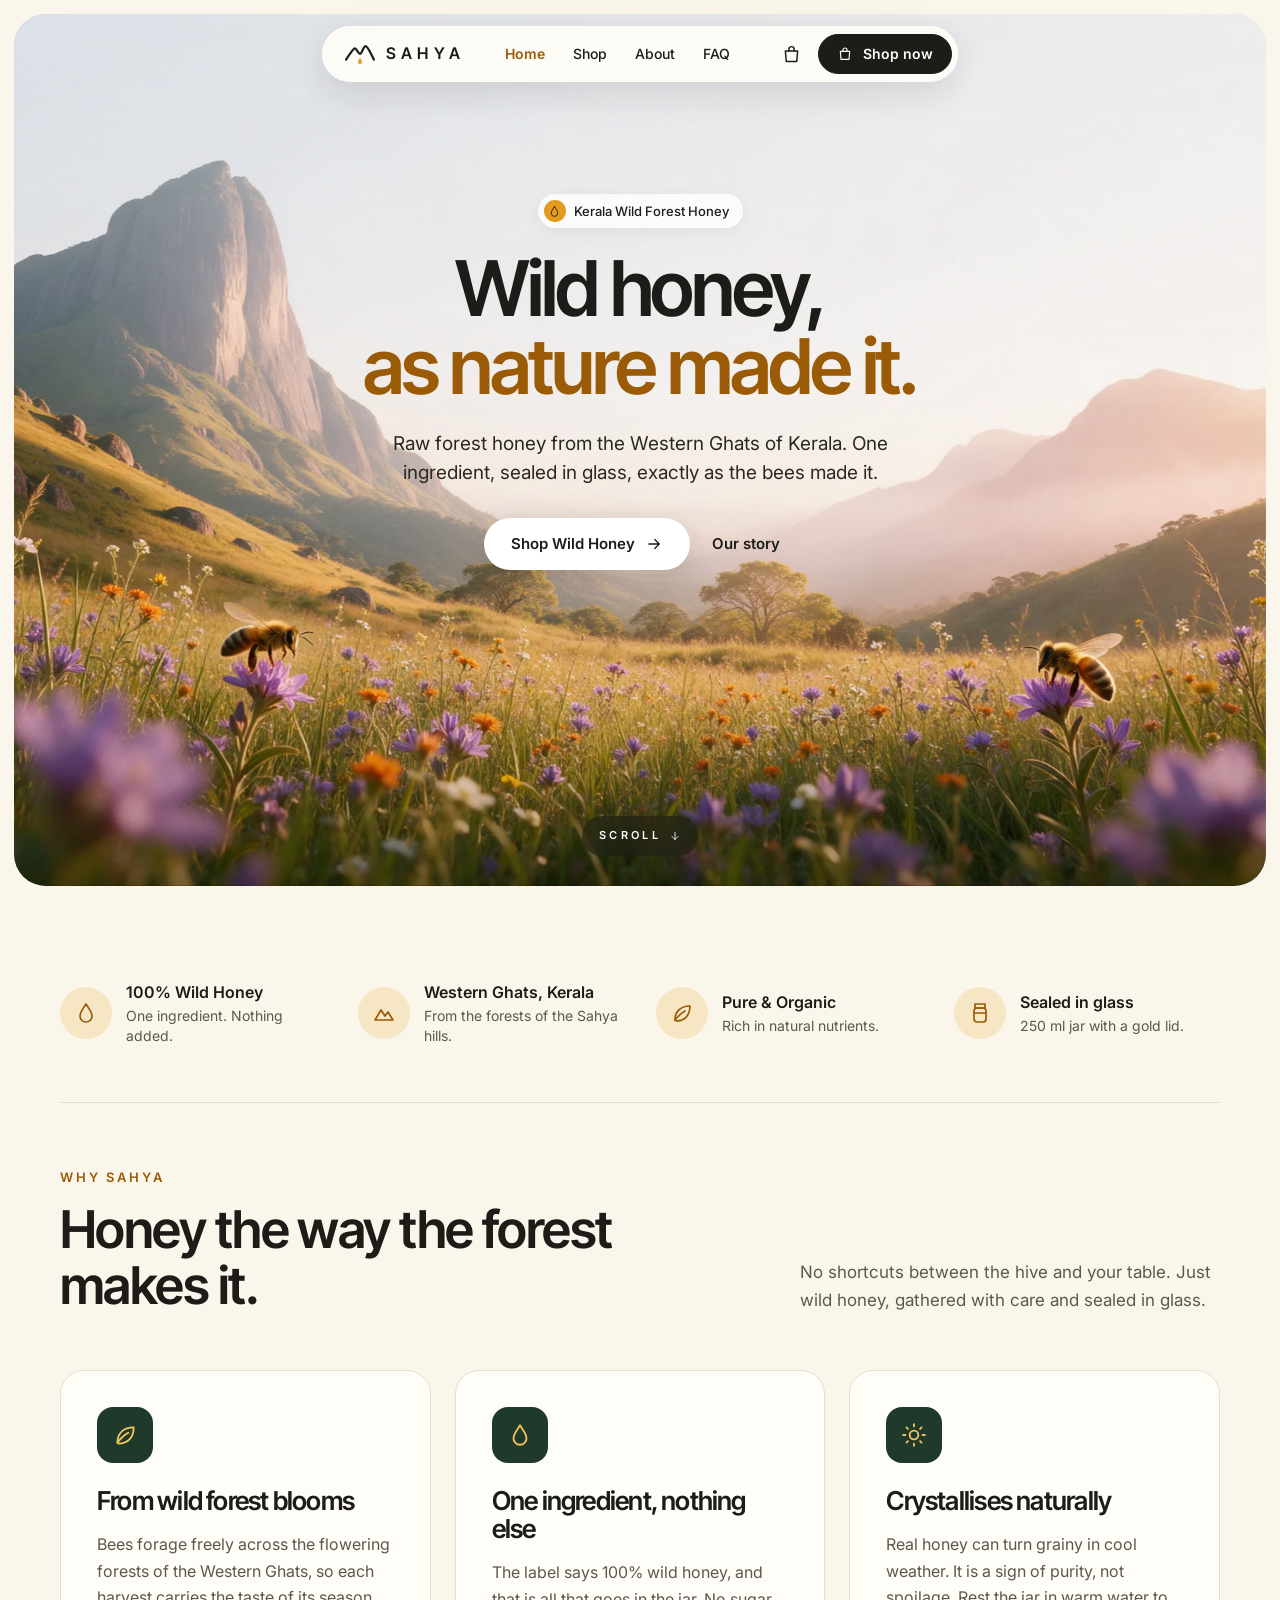
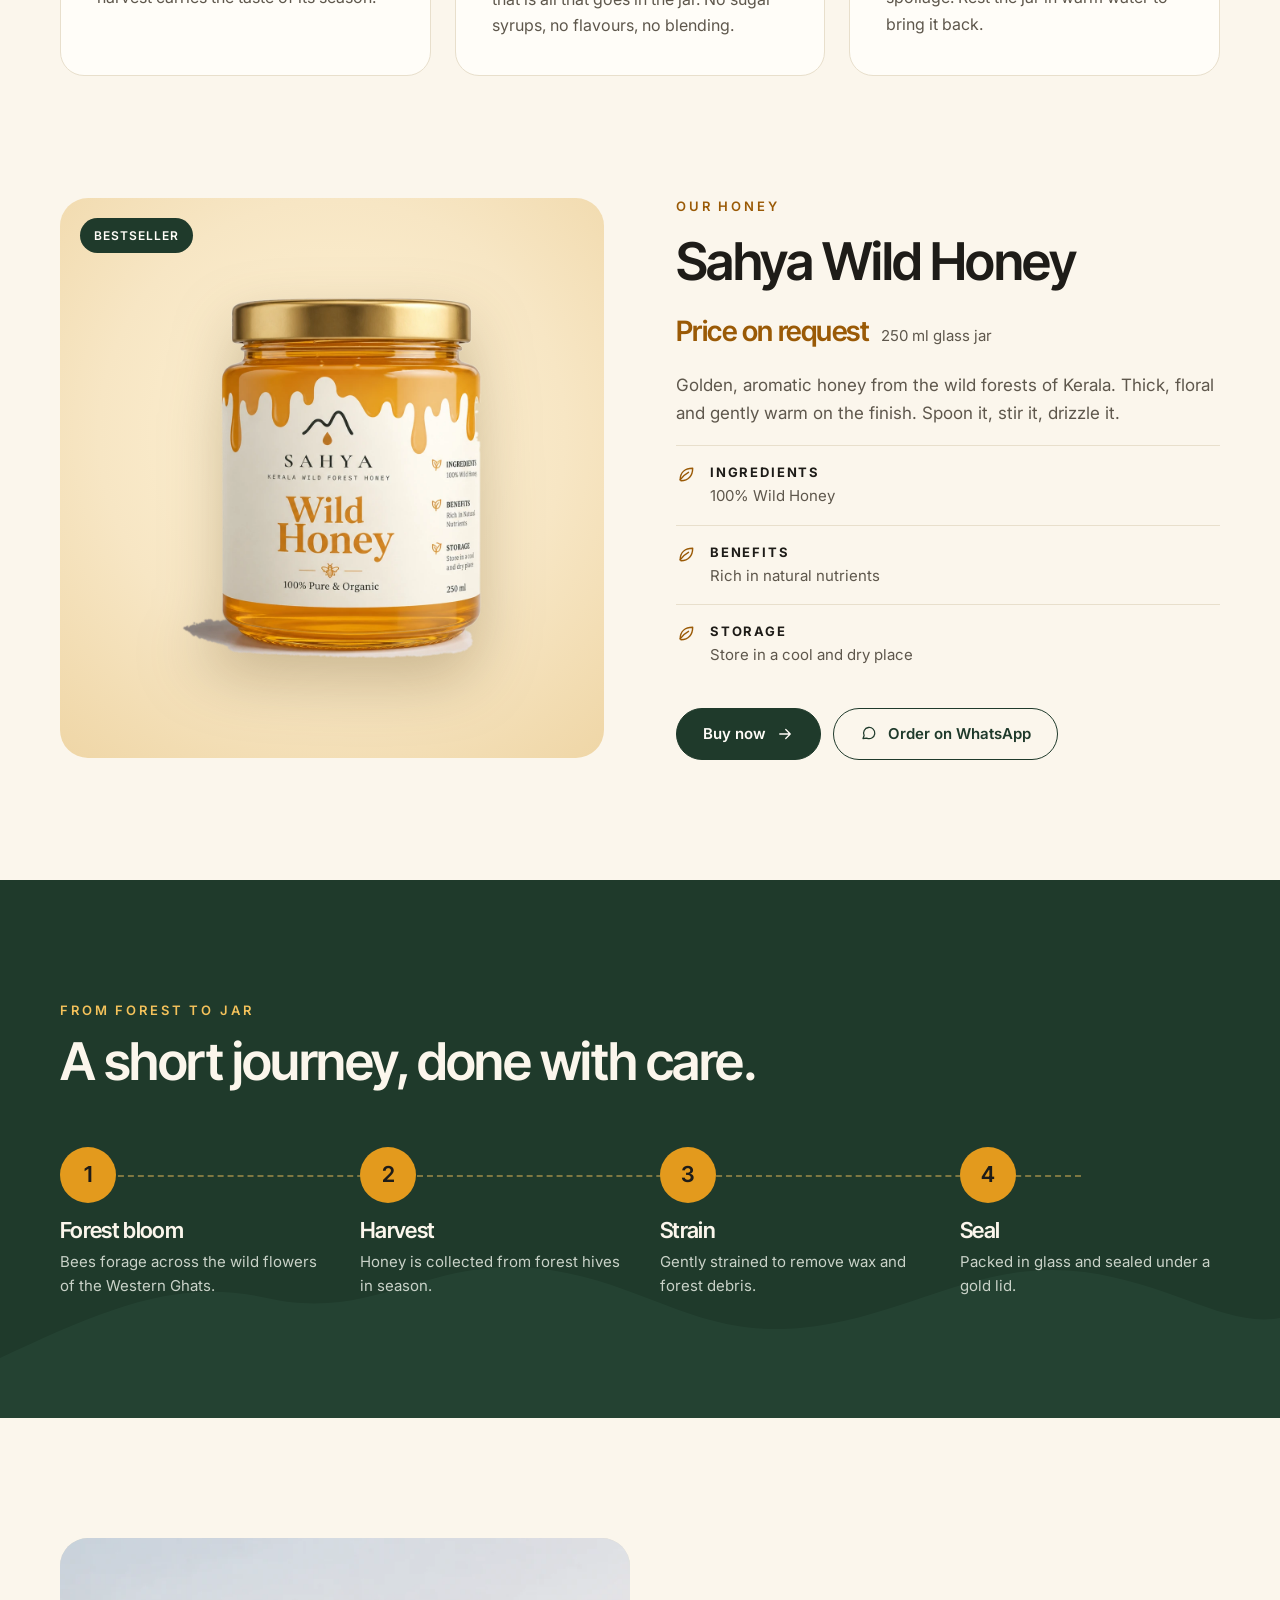
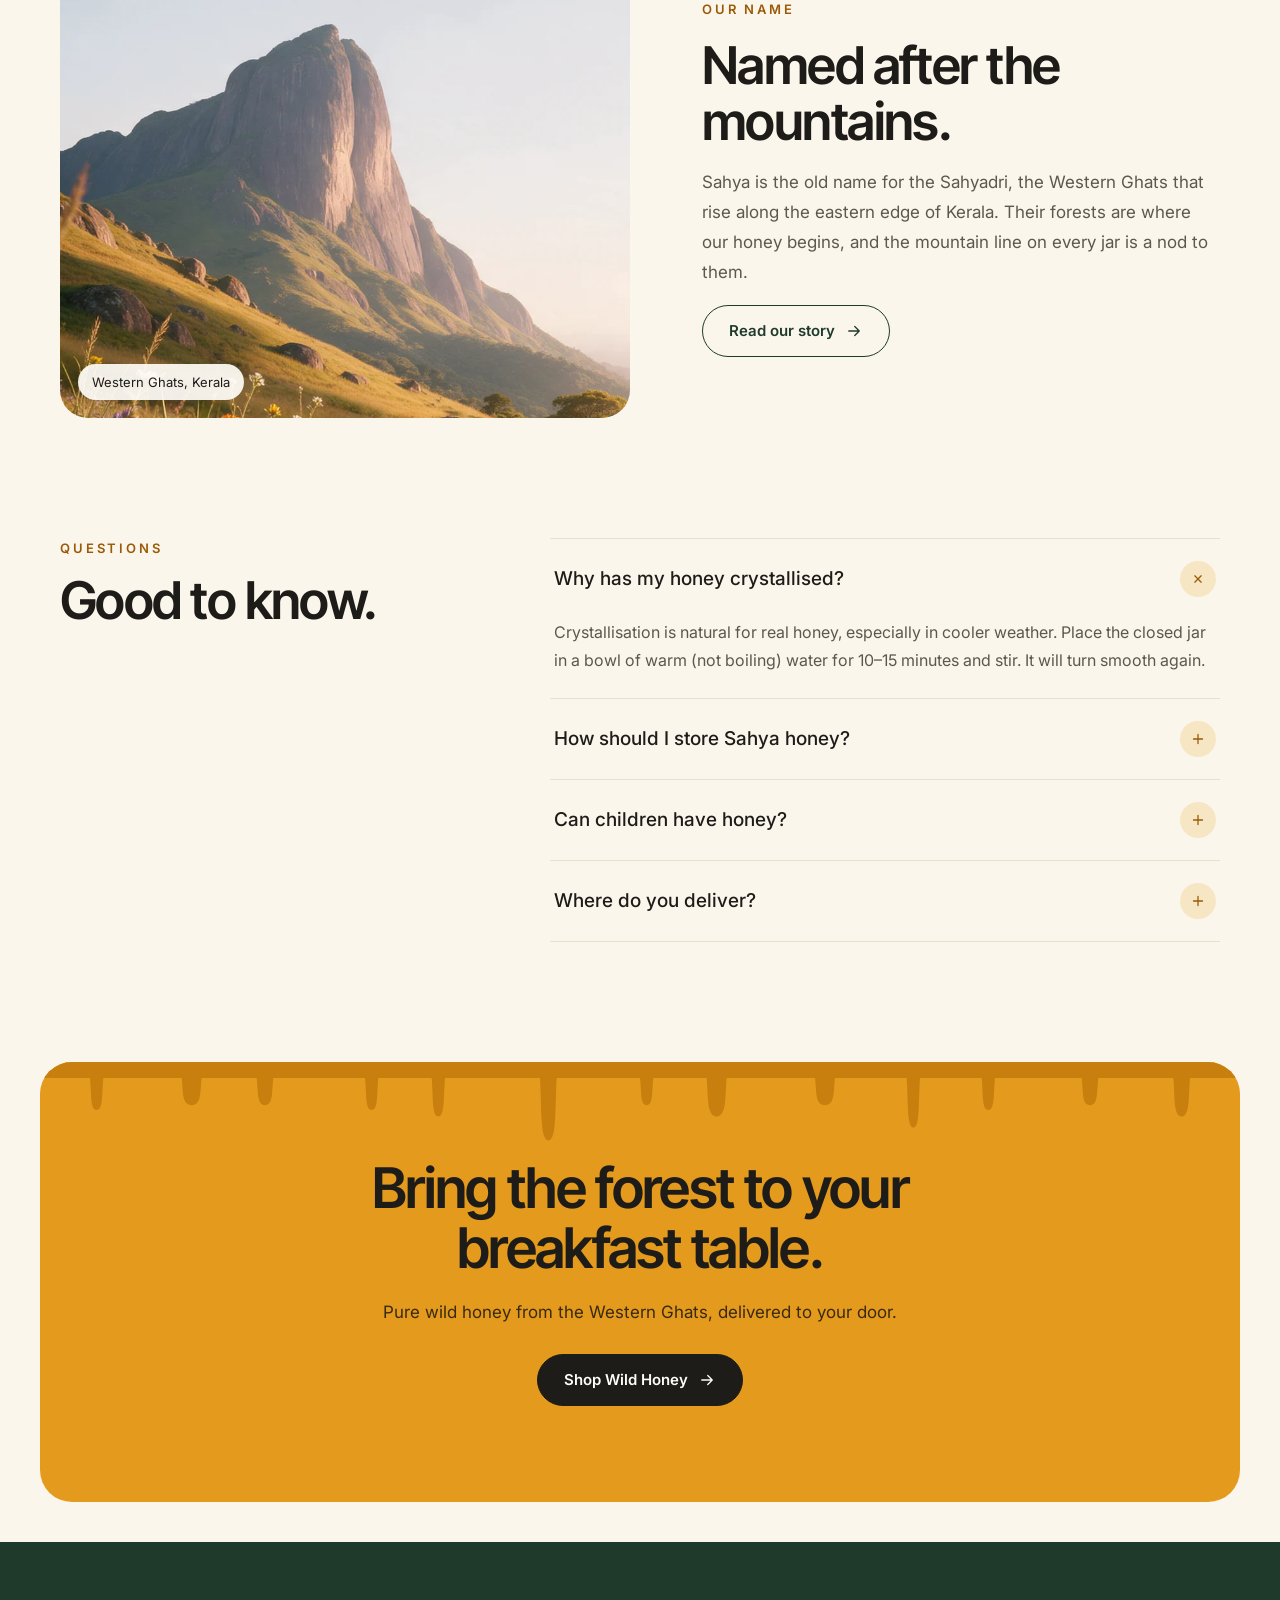
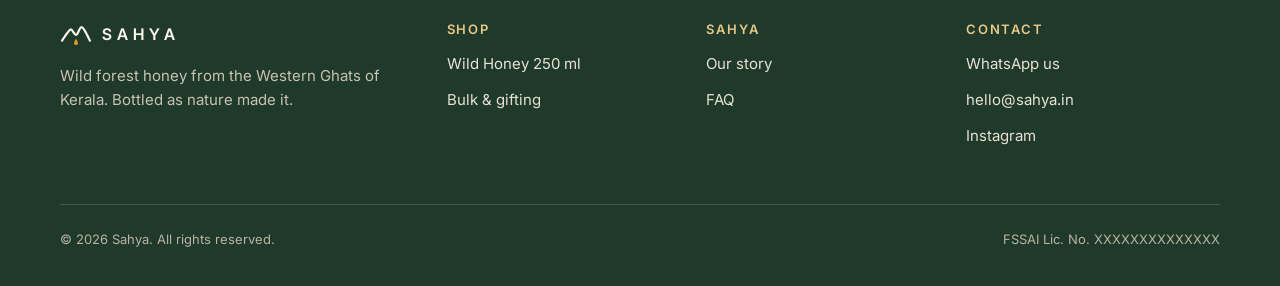
==== index.html @ 7cbea75e "Add hero background video support The hero now loads assets/video/hero.mp4 (and optional hero-mobile" ====
<!doctype html>
<html lang="en" class="no-js">
<head>
  <meta charset="utf-8">
  <meta name="viewport" content="width=device-width, initial-scale=1">
  <title>Sahya — Kerala Wild Forest Honey</title>
  <meta name="description" content="Raw wild forest honey from the Western Ghats of Kerala. 100% wild honey, sealed in glass.">
  <meta name="theme-color" content="#FBF6EC">
  <link rel="icon" href="assets/img/favicon.svg" type="image/svg+xml">
  <meta property="og:type" content="website">
  <meta property="og:title" content="Sahya — Kerala Wild Forest Honey">
  <meta property="og:description" content="Raw wild forest honey from the Western Ghats of Kerala. 100% wild honey, sealed in glass.">
  <meta property="og:image" content="assets/img/og-image.jpg">
  <meta name="twitter:card" content="summary_large_image">
  <link rel="preconnect" href="https://fonts.googleapis.com">
  <link rel="preconnect" href="https://fonts.gstatic.com" crossorigin>
  <link rel="stylesheet" href="https://fonts.googleapis.com/css2?family=Inter+Tight:wght@500;600;700&amp;family=Inter:wght@400;500;600&amp;display=swap">
  <link rel="stylesheet" href="assets/css/style.css">
</head>
<body>
<svg width="0" height="0" style="position:absolute" aria-hidden="true"><symbol id="i-leaf" viewBox="0 0 24 24" fill="none" stroke="currentColor" stroke-width="1.7" stroke-linecap="round" stroke-linejoin="round"><path d="M5 19c0-9 6-14 15-14 0 9-5 15-14 15"/><path d="M5 19c3-4 6-7 10-9"/></symbol><symbol id="i-mountain" viewBox="0 0 24 24" fill="none" stroke="currentColor" stroke-width="1.7" stroke-linecap="round" stroke-linejoin="round"><path d="M3 19l6-10 4 6 3-4 5 8z"/></symbol><symbol id="i-drop" viewBox="0 0 24 24" fill="none" stroke="currentColor" stroke-width="1.7" stroke-linecap="round" stroke-linejoin="round"><path d="M12 3c3 5 6 8 6 12a6 6 0 0 1-12 0c0-4 3-7 6-12z"/></symbol><symbol id="i-jar" viewBox="0 0 24 24" fill="none" stroke="currentColor" stroke-width="1.7" stroke-linecap="round" stroke-linejoin="round"><rect x="6" y="7" width="12" height="14" rx="3"/><path d="M7 3h10v4H7z"/><path d="M6 12h12"/></symbol><symbol id="i-bag" viewBox="0 0 24 24" fill="none" stroke="currentColor" stroke-width="1.7" stroke-linecap="round" stroke-linejoin="round"><path d="M5 8h14l-1 12H6z"/><path d="M9 8V6a3 3 0 0 1 6 0v2"/></symbol><symbol id="i-menu" viewBox="0 0 24 24" fill="none" stroke="currentColor" stroke-width="1.7" stroke-linecap="round" stroke-linejoin="round"><path d="M4 7h16M4 12h16M4 17h16"/></symbol><symbol id="i-close" viewBox="0 0 24 24" fill="none" stroke="currentColor" stroke-width="1.7" stroke-linecap="round" stroke-linejoin="round"><path d="M6 6l12 12M18 6L6 18"/></symbol><symbol id="i-chat" viewBox="0 0 24 24" fill="none" stroke="currentColor" stroke-width="1.7" stroke-linecap="round" stroke-linejoin="round"><path d="M4 18l1.5-4A7.5 7.5 0 1 1 9 17.5z"/></symbol><symbol id="i-truck" viewBox="0 0 24 24" fill="none" stroke="currentColor" stroke-width="1.7" stroke-linecap="round" stroke-linejoin="round"><path d="M3 6h11v10H3zM14 10h4l3 3v3h-7"/><circle cx="7" cy="18" r="1.6"/><circle cx="17" cy="18" r="1.6"/></symbol><symbol id="i-sun" viewBox="0 0 24 24" fill="none" stroke="currentColor" stroke-width="1.7" stroke-linecap="round" stroke-linejoin="round"><circle cx="12" cy="12" r="4"/><path d="M12 2v2M12 20v2M2 12h2M20 12h2M5 5l1.4 1.4M17.6 17.6L19 19M5 19l1.4-1.4M17.6 6.4L19 5"/></symbol><symbol id="i-shield" viewBox="0 0 24 24" fill="none" stroke="currentColor" stroke-width="1.7" stroke-linecap="round" stroke-linejoin="round"><path d="M12 3l7 3v6c0 4-3 7-7 9-4-2-7-5-7-9V6z"/><path d="M9 12l2 2 4-4"/></symbol><symbol id="i-heart" viewBox="0 0 24 24" fill="none" stroke="currentColor" stroke-width="1.7" stroke-linecap="round" stroke-linejoin="round"><path d="M12 20s-7-4.5-7-10a4 4 0 0 1 7-2.5A4 4 0 0 1 19 10c0 5.5-7 10-7 10z"/></symbol><symbol id="i-arrow" viewBox="0 0 24 24" fill="none" stroke="currentColor" stroke-width="1.7" stroke-linecap="round" stroke-linejoin="round"><path d="M5 12h14M13 6l6 6-6 6"/></symbol><symbol id="i-down" viewBox="0 0 24 24" fill="none" stroke="currentColor" stroke-width="1.7" stroke-linecap="round" stroke-linejoin="round"><path d="M12 5v14M6 13l6 6 6-6"/></symbol><symbol id="i-minus" viewBox="0 0 24 24" fill="none" stroke="currentColor" stroke-width="1.7" stroke-linecap="round" stroke-linejoin="round"><path d="M6 12h12"/></symbol><symbol id="i-plus" viewBox="0 0 24 24" fill="none" stroke="currentColor" stroke-width="1.7" stroke-linecap="round" stroke-linejoin="round"><path d="M12 6v12M6 12h12"/></symbol><symbol id="i-spoon" viewBox="0 0 24 24" fill="none" stroke="currentColor" stroke-width="1.7" stroke-linecap="round" stroke-linejoin="round"><ellipse cx="12" cy="7" rx="4" ry="5"/><path d="M12 12v9"/></symbol><symbol id="i-cup" viewBox="0 0 24 24" fill="none" stroke="currentColor" stroke-width="1.7" stroke-linecap="round" stroke-linejoin="round"><path d="M5 9h11v5a5 5 0 0 1-5 5h-1a5 5 0 0 1-5-5z"/><path d="M16 11h2a2 2 0 0 1 0 4h-2"/></symbol><symbol id="i-info" viewBox="0 0 24 24" fill="none" stroke="currentColor" stroke-width="1.7" stroke-linecap="round" stroke-linejoin="round"><circle cx="12" cy="12" r="9"/><path d="M12 11v5M12 8h.01"/></symbol><symbol id="i-check" viewBox="0 0 24 24" fill="none" stroke="currentColor" stroke-width="1.7" stroke-linecap="round" stroke-linejoin="round"><path d="M5 12l5 5L20 7"/></symbol></svg>
<a class="skip-link" href="#main">Skip to content</a>

<header class="site-header">
  <nav class="nav" aria-label="Main">
    <a class="logo" href="index.html" aria-label="Sahya home"><svg viewBox="0 0 34 28" aria-hidden="true"><path d="M2 20 C6 14 9 9 11 8 C13 7 15 14 17 14 C19 14 21 5 23 5.5 C26 6 29 15 32 20" fill="none" stroke="currentColor" stroke-width="2.4" stroke-linecap="round" stroke-linejoin="round"/><path d="M17 18 C15.4 20.6 15 21.8 15 22.8 A2 2 0 0 0 19 22.8 C19 21.8 18.6 20.6 17 18Z" fill="#E39A1D"/></svg><span class="logo__word">SAHYA</span></a>
    <ul class="nav__links"><li><a href="index.html" aria-current="page">Home</a></li><li><a href="shop.html">Shop</a></li><li><a href="about.html">About</a></li><li><a href="index.html#faq">FAQ</a></li></ul>
    <div class="nav__actions">
      <a class="icon-btn" href="shop.html" aria-label="Cart"><svg aria-hidden="true"><use href="#i-bag"/></svg><span class="cart-count" hidden>0</span></a>
      <a class="btn btn--ink nav__cta" href="shop.html"><svg aria-hidden="true"><use href="#i-bag"/></svg>Shop now</a>
      <button class="icon-btn icon-btn--dark menu-toggle" type="button" aria-label="Open menu" aria-expanded="false" aria-controls="mobile-menu">
        <span class="icon-menu"><svg aria-hidden="true"><use href="#i-menu"/></svg></span><span class="icon-close" hidden><svg aria-hidden="true"><use href="#i-close"/></svg></span>
      </button>
    </div>
    <div class="mobile-menu" id="mobile-menu">
      <a href="index.html">Home</a><a href="shop.html">Shop Wild Honey</a><a href="about.html">About Sahya</a><a href="index.html#faq">FAQ</a>
      <a class="btn btn--ink" href="shop.html">Shop now</a>
    </div>
  </nav>
</header>
<main id="main">
<section class="hero-wrap" aria-label="Introduction">
  <div class="hero">
    <div class="hero__media">
      <picture>
        <source media="(min-width: 900px)" srcset="assets/img/hero-desktop.webp" width="2048" height="1154">
        <img src="assets/img/hero-mobile.webp" width="900" height="1501" fetchpriority="high"
             alt="Granite peak, misty valley and a wildflower meadow in the Western Ghats with honeybees on the flowers">
      </picture>
      <!-- Hero video: add assets/video/hero.mp4 (16:9) and optionally assets/video/hero-mobile.mp4 (9:16).
           It fades in over the photo once it can play; until then the photo shows. -->
      <video class="hero__video" muted loop playsinline preload="none" aria-hidden="true"
             data-desktop="assets/video/hero.mp4" data-mobile="assets/video/hero-mobile.mp4"></video>
    </div>
    <div class="hero__shade" aria-hidden="true"></div>
    <div class="hero__content">
      <span class="badge intro"><span class="badge__dot"><svg aria-hidden="true"><use href="#i-drop"/></svg></span>Kerala Wild Forest Honey</span>
      <h1 class="hero__title intro">Wild honey,<br><span>as nature made it.</span></h1>
      <p class="hero__sub intro">Raw forest honey from the Western Ghats of Kerala. One ingredient, sealed in glass, exactly as the bees made it.</p>
      <div class="hero__actions intro"><a class="btn btn--white" href="shop.html">Shop Wild Honey<svg aria-hidden="true"><use href="#i-arrow"/></svg></a><a class="btn--text" href="about.html">Our story</a></div>
    </div>
    <a class="scroll-pill" href="#highlights">SCROLL<svg aria-hidden="true"><use href="#i-down"/></svg></a>
  </div>
</section>

<section class="highlights" id="highlights" aria-label="Highlights">
  <div class="container"><div class="highlights__grid"><div class="highlight reveal"><span class="icon-circle"><svg aria-hidden="true"><use href="#i-drop"/></svg></span><span class="highlight__text"><strong>100% Wild Honey</strong><span>One ingredient. Nothing added.</span></span></div><div class="highlight reveal"><span class="icon-circle"><svg aria-hidden="true"><use href="#i-mountain"/></svg></span><span class="highlight__text"><strong>Western Ghats, Kerala</strong><span>From the forests of the Sahya hills.</span></span></div><div class="highlight reveal"><span class="icon-circle"><svg aria-hidden="true"><use href="#i-leaf"/></svg></span><span class="highlight__text"><strong>Pure &amp; Organic</strong><span>Rich in natural nutrients.</span></span></div><div class="highlight reveal"><span class="icon-circle"><svg aria-hidden="true"><use href="#i-jar"/></svg></span><span class="highlight__text"><strong>Sealed in glass</strong><span>250 ml jar with a gold lid.</span></span></div></div></div>
</section>

<section class="section section--tight-top">
  <div class="container">
    <div class="section-head section-head--split reveal">
      <div class="section-head__title"><span class="eyebrow">Why Sahya</span><h2 class="h2">Honey the way the forest makes it.</h2></div>
      <p class="lead">No shortcuts between the hive and your table. Just wild honey, gathered with care and sealed in glass.</p>
    </div>
    <div class="card-grid card-grid--3"><article class="card reveal"><span class="card__icon"><svg aria-hidden="true"><use href="#i-leaf"/></svg></span><h3>From wild forest blooms</h3><p>Bees forage freely across the flowering forests of the Western Ghats, so each harvest carries the taste of its season.</p></article><article class="card reveal"><span class="card__icon"><svg aria-hidden="true"><use href="#i-drop"/></svg></span><h3>One ingredient, nothing else</h3><p>The label says 100% wild honey, and that is all that goes in the jar. No sugar syrups, no flavours, no blending.</p></article><article class="card reveal"><span class="card__icon"><svg aria-hidden="true"><use href="#i-sun"/></svg></span><h3>Crystallises naturally</h3><p>Real honey can turn grainy in cool weather. It is a sign of purity, not spoilage. Rest the jar in warm water to bring it back.</p></article></div>
  </div>
</section>

<section class="section section--tight-top">
  <div class="container feature">
    <div class="product-stage reveal">
      <span class="tag">BESTSELLER</span>
      <img src="assets/img/sahya-wild-honey-jar.webp" width="748" height="902" alt="Sahya Wild Honey 250 ml glass jar with gold lid" loading="lazy">
    </div>
    <div class="feature__info reveal">
      <span class="eyebrow">Our honey</span>
      <h2 class="h2">Sahya Wild Honey</h2>
      <div class="price-row"><span class="price" data-price="250">Price on request</span><span class="price-note">250 ml glass jar</span></div>
      <p class="lead">Golden, aromatic honey from the wild forests of Kerala. Thick, floral and gently warm on the finish. Spoon it, stir it, drizzle it.</p>
      <ul class="spec-list">
        <li><svg aria-hidden="true"><use href="#i-leaf"/></svg><div><strong>Ingredients</strong><span>100% Wild Honey</span></div></li>
        <li><svg aria-hidden="true"><use href="#i-leaf"/></svg><div><strong>Benefits</strong><span>Rich in natural nutrients</span></div></li>
        <li><svg aria-hidden="true"><use href="#i-leaf"/></svg><div><strong>Storage</strong><span>Store in a cool and dry place</span></div></li>
      </ul>
      <div class="btn-row">
        <a class="btn btn--dark" href="shop.html">Buy now<svg aria-hidden="true"><use href="#i-arrow"/></svg></a>
        <a class="btn btn--line" href="#" data-whatsapp="Hi Sahya, I would like to order Wild Honey (250 ml)."><svg aria-hidden="true"><use href="#i-chat"/></svg>Order on WhatsApp</a>
      </div>
    </div>
  </div>
</section>

<section class="section process">
  <svg class="process__ridge" viewBox="0 0 1440 200" preserveAspectRatio="none" aria-hidden="true"><path d="M0 200 L0 140 C120 90 200 60 300 80 C420 104 480 40 600 50 C720 60 780 120 900 110 C1020 100 1100 40 1220 54 C1320 66 1380 110 1440 100 L1440 200Z" fill="#2F5240"/></svg>
  <div class="container" style="position:relative">
    <div class="section-head reveal"><span class="eyebrow eyebrow--light">From forest to jar</span><h2 class="h2">A short journey, done with care.</h2></div>
    <ol class="steps"><li class="step reveal"><span class="step__num">1</span><div><h3>Forest bloom</h3><p>Bees forage across the wild flowers of the Western Ghats.</p></div></li><li class="step reveal"><span class="step__num">2</span><div><h3>Harvest</h3><p>Honey is collected from forest hives in season.</p></div></li><li class="step reveal"><span class="step__num">3</span><div><h3>Strain</h3><p>Gently strained to remove wax and forest debris.</p></div></li><li class="step reveal"><span class="step__num">4</span><div><h3>Seal</h3><p>Packed in glass and sealed under a gold lid.</p></div></li></ol>
  </div>
</section>

<section class="section">
  <div class="container split">
    <div class="photo-card reveal">
      <img src="assets/img/granite-peak.webp" width="900" height="900" alt="Granite peak rising above golden grassland in the Western Ghats" loading="lazy">
      <span class="photo-card__label">Western Ghats, Kerala</span>
    </div>
    <div class="split__text reveal">
      <span class="eyebrow">Our name</span>
      <h2 class="h2">Named after the mountains.</h2>
      <p class="lead">Sahya is the old name for the Sahyadri, the Western Ghats that rise along the eastern edge of Kerala. Their forests are where our honey begins, and the mountain line on every jar is a nod to them.</p>
      <div><a class="btn btn--line" href="about.html">Read our story<svg aria-hidden="true"><use href="#i-arrow"/></svg></a></div>
    </div>
  </div>
</section>

<section class="section section--tight-top" id="faq">
  <div class="container faq">
    <div class="section-head__title reveal"><span class="eyebrow">Questions</span><h2 class="h2">Good to know.</h2></div>
    <div class="accordion reveal"><details open><summary>Why has my honey crystallised?<span class="accordion__icon"><svg aria-hidden="true"><use href="#i-plus"/></svg></span></summary><p>Crystallisation is natural for real honey, especially in cooler weather. Place the closed jar in a bowl of warm (not boiling) water for 10–15 minutes and stir. It will turn smooth again.</p></details><details><summary>How should I store Sahya honey?<span class="accordion__icon"><svg aria-hidden="true"><use href="#i-plus"/></svg></span></summary><p>Keep the lid tightly closed and store the jar in a cool, dry place away from direct sunlight. There is no need to refrigerate it.</p></details><details><summary>Can children have honey?<span class="accordion__icon"><svg aria-hidden="true"><use href="#i-plus"/></svg></span></summary><p>Honey is not suitable for babies under 12 months. Older children can enjoy it as part of a normal diet.</p></details><details><summary>Where do you deliver?<span class="accordion__icon"><svg aria-hidden="true"><use href="#i-plus"/></svg></span></summary><p>Message us on WhatsApp with your pincode and we will confirm delivery time and charges for your area.</p></details></div>
  </div>
</section>

<section class="cta-wrap">
  <div class="cta reveal">
    <svg class="cta__drips" viewBox="0 0 1440 100" preserveAspectRatio="none" aria-hidden="true"><path d="M0 0 H1440 V20 H1380 C1378 44 1380 68 1370 68 C1360 68 1362 44 1360 20 H1270 C1268 37 1270 54 1260 54 C1250 54 1252 37 1250 20 H1146 C1144 40 1146 60 1138 60 C1130 60 1132 40 1130 20 H1056 C1054 51 1056 82 1048 82 C1040 82 1042 51 1040 20 H954 C952 37 954 54 942 54 C930 54 932 37 930 20 H824 C822 44 824 68 812 68 C800 68 802 44 800 20 H736 C734 37 736 54 728 54 C720 54 722 37 720 20 H620 C618 59 620 98 610 98 C600 98 602 59 600 20 H486 C484 44 486 68 478 68 C470 68 472 44 470 20 H406 C404 40 406 60 398 60 C390 60 392 40 390 20 H280 C278 37 280 54 270 54 C260 54 262 37 260 20 H194 C192 37 194 54 182 54 C170 54 172 37 170 20 H76 C74 40 76 60 68 60 C60 60 62 40 60 20 H0 Z" fill="#C97F0E"/></svg>
    <h2>Bring the forest to your breakfast table.</h2>
    <p>Pure wild honey from the Western Ghats, delivered to your door.</p>
    <a class="btn btn--ink" href="shop.html">Shop Wild Honey<svg aria-hidden="true"><use href="#i-arrow"/></svg></a>
  </div>
</section>
</main>
<footer class="site-footer">
  <div class="container">
    <div class="footer__grid">
      <div class="footer__brand">
        <a class="logo" href="index.html" aria-label="Sahya home"><svg viewBox="0 0 34 28" aria-hidden="true"><path d="M2 20 C6 14 9 9 11 8 C13 7 15 14 17 14 C19 14 21 5 23 5.5 C26 6 29 15 32 20" fill="none" stroke="currentColor" stroke-width="2.4" stroke-linecap="round" stroke-linejoin="round"/><path d="M17 18 C15.4 20.6 15 21.8 15 22.8 A2 2 0 0 0 19 22.8 C19 21.8 18.6 20.6 17 18Z" fill="#E39A1D"/></svg><span class="logo__word">SAHYA</span></a>
        <p>Wild forest honey from the Western Ghats of Kerala. Bottled as nature made it.</p>
      </div>
      <div class="footer__col">
        <h3>Shop</h3>
        <a href="shop.html">Wild Honey 250 ml</a>
        <a href="#" data-whatsapp="Hi Sahya, I would like to ask about bulk or gift orders.">Bulk &amp; gifting</a>
      </div>
      <div class="footer__col">
        <h3>Sahya</h3>
        <a href="about.html">Our story</a>
        <a href="index.html#faq">FAQ</a>
      </div>
      <div class="footer__col footer__contact">
        <h3>Contact</h3>
        <a href="#" data-whatsapp="Hi Sahya!">WhatsApp us</a>
        <a href="mailto:hello@sahya.in">hello@sahya.in</a>
        <a href="https://instagram.com/" rel="noopener" target="_blank">Instagram</a>
      </div>
    </div>
    <div class="footer__bottom">
      <span>© <span data-year>2026</span> Sahya. All rights reserved.</span>
      <span>FSSAI Lic. No. XXXXXXXXXXXXXX</span>
    </div>
  </div>
</footer>

<div class="toast" role="status" aria-live="polite"><svg aria-hidden="true"><use href="#i-check"/></svg><span class="toast__text"></span></div>
<script src="assets/js/main.js" defer></script>
</body>
</html>
---- assets/css/style.css ----
/* ==========================================================================
   Sahya — Kerala Wild Forest Honey
   Main stylesheet (mobile-first, no frameworks)
   ========================================================================== */

/* ---------- 1. Design tokens ---------- */
:root {
  --cream: #FBF6EC;
  --paper: #FFFDF8;
  --ink: #1E1C18;
  --ink-soft: #2B2822;
  --muted: #5E574C;
  --forest: #1F3A2B;
  --forest-2: #2F5240;
  --honey: #E39A1D;
  --honey-deep: #9A5A06;
  --honey-tint: #F7E6C4;
  --line: #E8DFCC;
  --sage: #C9D2C8;

  --font-body: "Inter", system-ui, -apple-system, "Segoe UI", sans-serif;
  --font-head: "Inter Tight", "Inter", system-ui, sans-serif;

  --radius-sm: 14px;
  --radius: 24px;
  --radius-lg: 32px;
  --container: 1240px;
  --gutter: 22px;
  --section: 72px;

  --shadow-sm: 0 4px 16px rgba(30, 28, 24, .06);
  --shadow: 0 10px 34px rgba(30, 28, 24, .12);
  --ease: cubic-bezier(.2, .7, .2, 1);
}

@media (min-width: 900px) {
  :root { --gutter: 40px; --section: 120px; }
}

/* ---------- 2. Base ---------- */
*, *::before, *::after { box-sizing: border-box; }
html { scroll-behavior: smooth; -webkit-text-size-adjust: 100%; }
body {
  margin: 0;
  font-family: var(--font-body);
  font-size: 16px;
  line-height: 1.6;
  color: var(--ink);
  background: var(--cream);
  -webkit-font-smoothing: antialiased;
  text-rendering: optimizeLegibility;
}
img { display: block; max-width: 100%; height: auto; }
a { color: var(--forest); }
a:hover { color: var(--honey-deep); }
button { font: inherit; color: inherit; }
:focus-visible { outline: 3px solid var(--honey); outline-offset: 3px; border-radius: 6px; }
h1, h2, h3 {
  font-family: var(--font-head);
  font-weight: 600;
  letter-spacing: -0.03em;
  line-height: 1.08;
  margin: 0;
}
p { margin: 0; }
.sr-only {
  position: absolute; width: 1px; height: 1px; padding: 0; margin: -1px;
  overflow: hidden; clip: rect(0, 0, 0, 0); white-space: nowrap; border: 0;
}
.skip-link {
  position: absolute; left: 12px; top: -60px; z-index: 100;
  padding: 10px 16px; border-radius: 999px; background: var(--ink); color: var(--paper);
}
.skip-link:focus { top: 12px; }

.container { width: 100%; max-width: var(--container); margin: 0 auto; padding: 0 var(--gutter); }
.section { padding: var(--section) 0; }
.section--tight-top { padding-top: 0; }

.eyebrow {
  display: inline-block;
  font-size: 13px; font-weight: 600; letter-spacing: .22em; text-transform: uppercase;
  color: var(--honey-deep);
}
.eyebrow--light { color: #F4C25B; }
.h2 { font-size: clamp(34px, 4.4vw, 52px); }
.lead { font-size: 17px; line-height: 1.65; color: var(--muted); }
.section-head { display: flex; flex-direction: column; gap: 14px; margin-bottom: 32px; }
@media (min-width: 900px) {
  .section-head { margin-bottom: 56px; }
  .section-head--split { flex-direction: row; align-items: flex-end; justify-content: space-between; gap: 40px; }
  .section-head--split .lead { max-width: 420px; }
}
.section-head__title { display: flex; flex-direction: column; gap: 14px; max-width: 640px; }

/* ---------- 3. Buttons ---------- */
.btn {
  display: inline-flex; align-items: center; justify-content: center; gap: 10px;
  height: 52px; padding: 0 26px; border-radius: 999px;
  border: 1.5px solid transparent;
  font-size: 15px; font-weight: 600; text-decoration: none; cursor: pointer;
  transition: background .2s, color .2s, transform .2s, box-shadow .2s;
}
.btn svg { width: 18px; height: 18px; flex: none; }
.btn--dark { background: var(--forest); color: var(--paper); border-color: var(--forest); }
.btn--dark:hover { background: var(--forest-2); color: var(--paper); }
.btn--ink { background: var(--ink); color: var(--paper); border-color: var(--ink); }
.btn--ink:hover { background: var(--forest); border-color: var(--forest); color: var(--paper); }
.btn--line { background: transparent; color: var(--forest); border-color: var(--forest); }
.btn--line:hover { background: rgba(31, 58, 43, .08); color: var(--forest); }
.btn--white { background: #fff; color: var(--ink); box-shadow: 0 10px 28px rgba(30, 28, 24, .16); }
.btn--white:hover { color: var(--ink); transform: translateY(-1px); box-shadow: 0 14px 34px rgba(30, 28, 24, .22); }
.btn--text { height: 52px; padding: 0 16px; color: var(--ink); text-decoration: none; font-weight: 600; font-size: 15px; display: inline-flex; align-items: center; }
.btn--text:hover { color: var(--honey-deep); }
.btn--block { width: 100%; }
@media (min-width: 600px) { .btn--block-mobile { width: auto; } }

/* ---------- 4. Header / pill navigation ---------- */
.site-header {
  position: fixed; z-index: 50; top: 18px; left: 0; right: 0;
  display: flex; justify-content: center; padding: 0 14px;
  pointer-events: none;
}
.nav {
  pointer-events: auto;
  position: relative;
  display: flex; align-items: center; justify-content: space-between; gap: 28px;
  width: 100%; max-width: 820px;
  padding: 6px 6px 6px 18px; border-radius: 999px;
  background: rgba(255, 253, 248, .9);
  -webkit-backdrop-filter: blur(14px); backdrop-filter: blur(14px);
  box-shadow: 0 10px 34px rgba(30, 28, 24, .12);
  transition: box-shadow .3s, background .3s;
}
.site-header.is-scrolled .nav { background: rgba(255, 253, 248, .97); box-shadow: 0 12px 40px rgba(30, 28, 24, .18); }
.logo { display: inline-flex; align-items: center; gap: 10px; text-decoration: none; color: var(--ink); }
.logo:hover { color: var(--ink); }
.logo svg { width: 32px; height: 26px; flex: none; }
.logo__word { font-family: var(--font-head); font-weight: 600; font-size: 16px; letter-spacing: .32em; }
.nav__links { display: none; gap: 4px; list-style: none; margin: 0; padding: 0; }
.nav__links a {
  display: inline-flex; padding: 8px 12px; border-radius: 999px;
  font-size: 14px; font-weight: 500; color: var(--ink); text-decoration: none;
}
.nav__links a:hover { background: rgba(30, 28, 24, .06); color: var(--ink); }
.nav__links a[aria-current="page"] { font-weight: 600; color: var(--honey-deep); }
.nav__actions { display: flex; align-items: center; gap: 4px; }
.icon-btn {
  position: relative; display: grid; place-items: center; width: 44px; height: 44px;
  border: 0; border-radius: 50%; background: transparent; color: var(--ink);
  cursor: pointer; text-decoration: none;
}
.icon-btn:hover { background: rgba(30, 28, 24, .06); color: var(--ink); }
.icon-btn svg { width: 21px; height: 21px; }
.icon-btn--dark { background: var(--ink); color: var(--paper); }
.icon-btn--dark:hover { background: var(--forest); color: var(--paper); }
.cart-count {
  position: absolute; top: 4px; right: 2px; min-width: 18px; height: 18px; padding: 0 5px;
  border-radius: 999px; background: var(--honey); color: var(--ink);
  font-size: 11px; font-weight: 700; line-height: 18px; text-align: center;
}
.cart-count[hidden] { display: none; }
.nav__cta { display: none; height: 40px; padding: 0 18px; font-size: 14px; }
.nav__cta svg { width: 16px; height: 16px; }

.mobile-menu {
  position: absolute; top: calc(100% + 8px); left: 0; right: 0;
  display: flex; flex-direction: column; padding: 8px;
  border-radius: 22px; background: var(--paper); box-shadow: 0 20px 50px rgba(30, 28, 24, .2);
  opacity: 0; transform: translateY(-6px); visibility: hidden;
  transition: opacity .2s, transform .2s, visibility .2s;
}
.mobile-menu.is-open { opacity: 1; transform: none; visibility: visible; }
.mobile-menu a:not(.btn) {
  padding: 14px 16px; border-radius: 12px; font-size: 17px; font-weight: 500;
  color: var(--ink); text-decoration: none;
}
.mobile-menu a:not(.btn):hover { background: var(--cream); }
.mobile-menu .btn { margin: 8px; }

@media (min-width: 900px) {
  .site-header { top: 26px; }
  .nav { width: auto; padding-left: 22px; }
  .nav__links { display: flex; }
  .nav__cta { display: inline-flex; }
  .menu-toggle, .mobile-menu { display: none; }
}

/* Inner pages: header sits on cream */
.page-top { padding-top: 104px; }
@media (min-width: 900px) { .page-top { padding-top: 120px; } }

/* ---------- 5. Hero ---------- */
.hero-wrap { padding: 8px; }
.hero {
  position: relative; overflow: hidden;
  height: 880px; max-height: 100svh; min-height: 660px;
  border-radius: var(--radius);
  background: linear-gradient(180deg, #C9D0DA 0%, #D3D9DF 40%, #DCDFE4 100%);
  isolation: isolate;
}
.hero__media {
  position: absolute; left: 0; right: 0; bottom: 0; top: 34%;
  -webkit-mask-image: linear-gradient(180deg, transparent 0%, #000 16%);
  mask-image: linear-gradient(180deg, transparent 0%, #000 16%);
  overflow: hidden; z-index: -2;
}
.hero__media img, .hero__media video {
  width: 100%; height: 100%; object-fit: cover; object-position: 50% 100%;
  animation: kenburns 40s ease-in-out infinite alternate;
  transform-origin: 50% 70%; will-change: transform; backface-visibility: hidden;
}
.hero__media picture, .hero__media picture img { position: absolute; inset: 0; width: 100%; height: 100%; }
.hero__video {
  position: absolute; inset: 0; opacity: 0; transition: opacity 1.2s ease;
  animation: none !important;
}
.hero__video.is-playing { opacity: 1; }
.hero__shade {
  position: absolute; inset: 0; z-index: -1; pointer-events: none;
  background:
    radial-gradient(ellipse 46% 34% at 50% 40%, rgba(240, 240, 242, .5), rgba(240, 240, 242, 0) 100%),
    linear-gradient(180deg,
    rgba(236, 238, 241, .55) 0%, rgba(236, 238, 241, .2) 30%, rgba(236, 238, 241, 0) 48%,
    rgba(20, 22, 16, 0) 78%, rgba(20, 22, 16, .22) 100%);
}
.hero__content {
  display: flex; flex-direction: column; align-items: center; text-align: center; gap: 14px;
  max-width: 900px; margin: 0 auto; padding: 116px 22px 0;
}
.badge {
  display: inline-flex; align-items: center; gap: 8px;
  padding: 6px 14px 6px 6px; border-radius: 999px;
  background: rgba(255, 255, 255, .78);
  -webkit-backdrop-filter: blur(8px); backdrop-filter: blur(8px);
  box-shadow: var(--shadow-sm);
  font-size: 13px; font-weight: 500; color: var(--ink);
}
.badge__dot { display: grid; place-items: center; width: 22px; height: 22px; border-radius: 50%; background: var(--honey); }
.badge__dot svg { width: 13px; height: 13px; }
.hero__title { font-size: clamp(40px, 6vw, 92px); line-height: 1.02; letter-spacing: -0.04em; }
.hero__title span { color: var(--honey-deep); }
.hero__sub { max-width: 520px; font-size: 16px; line-height: 1.55; color: var(--ink-soft); }
.hero__actions { display: flex; flex-wrap: wrap; justify-content: center; align-items: center; gap: 6px; padding-top: 8px; }
.hero__actions .btn--text { display: none; }
.scroll-pill {
  position: absolute; left: 50%; bottom: 22px; transform: translateX(-50%);
  display: flex; align-items: center; justify-content: center; gap: 8px;
  width: 116px; height: 40px; border-radius: 999px;
  background: rgba(24, 26, 20, .5); -webkit-backdrop-filter: blur(10px); backdrop-filter: blur(10px);
  color: #fff; text-decoration: none; font-size: 11px; font-weight: 600; letter-spacing: .3em;
  animation: bob 2.4s ease-in-out infinite;
}
.scroll-pill:hover { color: #fff; background: rgba(24, 26, 20, .65); }
.scroll-pill svg { width: 12px; height: 12px; }

@media (min-width: 900px) {
  .hero-wrap { padding: 14px; }
  .hero { height: 940px; min-height: 720px; max-height: calc(100vh - 28px); border-radius: var(--radius-lg); background: #D8DDE3; }
  .hero__media { top: 0; -webkit-mask-image: none; mask-image: none; }
  .hero__media img, .hero__media video { object-position: 50% 62%; }
  .hero__content { gap: 22px; padding-top: clamp(140px, 20vh, 190px); }
  .hero__sub { font-size: 19px; }
  .hero__actions .btn--text { display: inline-flex; }
  .scroll-pill { bottom: 30px; }
}
.hero--short { height: 760px; }
@media (min-width: 900px) { .hero--short { height: 860px; } }

/* ---------- 6. Highlights strip ---------- */
.highlights { padding: 48px 0; }
.highlights__grid {
  display: grid; grid-template-columns: repeat(2, minmax(0, 1fr)); gap: 28px 18px;
  padding-bottom: 40px; border-bottom: 1px solid var(--line);
}
.highlight { display: flex; flex-direction: column; gap: 14px; }
.icon-circle {
  flex: none; display: grid; place-items: center; width: 52px; height: 52px; border-radius: 50%;
  background: var(--honey-tint); color: var(--honey-deep);
}
.icon-circle svg { width: 24px; height: 24px; }
.highlight__text strong { display: block; font-size: 15px; font-weight: 600; }
.highlight__text span { display: block; font-size: 14px; color: var(--muted); line-height: 1.45; }
@media (min-width: 900px) {
  .highlights { padding: 80px 0 64px; }
  .highlights__grid { grid-template-columns: repeat(4, minmax(0, 1fr)); gap: 32px; padding-bottom: 56px; }
  .highlight { flex-direction: row; align-items: center; }
  .highlight__text strong { font-size: 16px; }
}

/* ---------- 7. Cards ---------- */
.card-grid { display: grid; gap: 16px; }
@media (min-width: 900px) { .card-grid--3 { grid-template-columns: repeat(3, minmax(0, 1fr)); gap: 24px; } }
@media (min-width: 700px) { .card-grid--4 { grid-template-columns: repeat(2, minmax(0, 1fr)); } }
@media (min-width: 1100px) { .card-grid--4 { grid-template-columns: repeat(4, minmax(0, 1fr)); } }
.card {
  display: flex; flex-direction: column; gap: 16px; padding: 26px;
  border-radius: var(--radius); background: var(--paper); border: 1px solid var(--line);
  transition: transform .3s var(--ease), box-shadow .3s var(--ease);
}
.card:hover { transform: translateY(-3px); box-shadow: var(--shadow); }
.card h3 { font-size: 24px; margin-top: 8px; }
.card p { font-size: 16px; line-height: 1.65; color: var(--muted); }
.card__icon {
  display: grid; place-items: center; width: 56px; height: 56px; border-radius: 16px;
  background: var(--forest); color: #F4C25B;
}
.card__icon svg { width: 26px; height: 26px; }
.card__icon--tint { background: var(--honey-tint); color: var(--honey-deep); }
.card--sm { padding: 24px; gap: 12px; border-radius: 20px; }
.card--sm h3 { font-size: 20px; margin-top: 0; }
.card--sm p { font-size: 15px; }
.card--sm .card__icon { width: 48px; height: 48px; border-radius: 14px; }
@media (min-width: 900px) { .card { padding: 36px; } .card h3 { font-size: 26px; } .card--sm { padding: 24px; } .card--sm h3 { font-size: 20px; } }

/* ---------- 8. Featured product ---------- */
.feature { display: grid; gap: 32px; align-items: center; }
@media (min-width: 900px) { .feature { grid-template-columns: repeat(2, minmax(0, 1fr)); gap: 72px; } }
.product-stage {
  position: relative; overflow: hidden; display: grid; place-items: center;
  min-height: 380px; padding: 40px 24px; border-radius: 28px;
  background: radial-gradient(circle at 50% 42%, #FFF3D6 0%, #F7E6C4 55%, #EFD6A6 100%);
}
.product-stage img { width: 200px; filter: drop-shadow(0 24px 30px rgba(90, 60, 10, .28)); animation: float 6s ease-in-out infinite; }
@media (min-width: 900px) { .product-stage { min-height: 560px; padding: 56px; } .product-stage img { width: 300px; } }
.tag {
  position: absolute; top: 20px; left: 20px; padding: 8px 14px; border-radius: 999px;
  background: var(--forest); color: var(--paper); font-size: 12px; font-weight: 600; letter-spacing: .08em;
}
.feature__info { display: flex; flex-direction: column; gap: 18px; }
.price-row { display: flex; align-items: baseline; flex-wrap: wrap; gap: 12px; }
.price { font-family: var(--font-head); font-size: 28px; font-weight: 600; color: var(--honey-deep); letter-spacing: -0.02em; }
.price-note { font-size: 15px; color: var(--muted); }
.spec-list { list-style: none; margin: 0; padding: 0; }
.spec-list li { display: flex; gap: 14px; align-items: flex-start; padding: 16px 0; border-top: 1px solid var(--line); }
.spec-list svg { width: 20px; height: 20px; color: var(--honey-deep); flex: none; margin-top: 2px; }
.spec-list strong { display: block; font-size: 13px; letter-spacing: .14em; text-transform: uppercase; }
.spec-list span { font-size: 15px; color: var(--muted); }
.btn-row { display: flex; flex-wrap: wrap; gap: 12px; padding-top: 6px; }
.btn-row .btn { flex: 1 1 100%; }
@media (min-width: 600px) { .btn-row .btn { flex: 0 0 auto; } }

/* ---------- 9. Process (forest band) ---------- */
.process { position: relative; overflow: hidden; background: var(--forest); color: var(--cream); }
.process .h2 { color: var(--cream); }
.process__ridge { position: absolute; left: 0; bottom: 0; width: 100%; height: 120px; opacity: .35; pointer-events: none; }
@media (min-width: 900px) { .process__ridge { height: 200px; } }
.steps { position: relative; list-style: none; margin: 0; padding: 0; display: grid; gap: 28px; }
.step { display: flex; gap: 18px; }
.step__num {
  flex: none; display: grid; place-items: center; width: 56px; height: 56px; border-radius: 50%;
  background: var(--honey); color: var(--ink);
  font-family: var(--font-head); font-size: 22px; font-weight: 600; position: relative; z-index: 1;
}
.step h3 { font-size: 22px; color: var(--cream); margin-bottom: 8px; }
.step p { font-size: 15px; line-height: 1.6; color: var(--sage); }
@media (min-width: 900px) {
  .steps { grid-template-columns: repeat(4, minmax(0, 1fr)); gap: 40px; }
  .steps::before { content: ""; position: absolute; left: 28px; right: 12%; top: 28px; border-top: 2px dashed rgba(244, 194, 91, .45); }
  .step { flex-direction: column; gap: 16px; }
}

/* ---------- 10. Split (image + text) ---------- */
.split { display: grid; gap: 32px; align-items: center; }
@media (min-width: 900px) { .split { grid-template-columns: 1.1fr 1fr; gap: 72px; } .split--even { grid-template-columns: 1fr 1fr; } }
.photo-card { position: relative; overflow: hidden; border-radius: 28px; min-height: 320px; background: #E9E2CF; }
.photo-card img { position: absolute; inset: 0; width: 100%; height: 100%; object-fit: cover; transition: transform 1.2s var(--ease); }
.photo-card:hover img { transform: scale(1.04); }
.photo-card__label {
  position: absolute; left: 18px; bottom: 18px; padding: 8px 14px; border-radius: 999px;
  background: rgba(255, 253, 248, .92); font-size: 13px; color: var(--ink);
}
@media (min-width: 900px) { .photo-card { min-height: 480px; } .photo-card--tall { min-height: 560px; } }
.split__text { display: flex; flex-direction: column; gap: 18px; }
.split__text .lead { line-height: 1.75; }
.quote { font-family: var(--font-head); font-size: 22px; font-weight: 500; line-height: 1.45; color: var(--forest); letter-spacing: -0.01em; margin-top: 8px; }
.quote-by { font-size: 14px; color: var(--muted); }

/* ---------- 11. FAQ / accordions ---------- */
.faq { display: grid; gap: 24px; }
@media (min-width: 900px) { .faq { grid-template-columns: 1fr 1.6fr; gap: 72px; } }
.accordion { border-top: 1px solid var(--line); }
.accordion details { border-bottom: 1px solid var(--line); }
.accordion summary {
  display: flex; justify-content: space-between; align-items: center; gap: 20px;
  padding: 22px 4px; cursor: pointer; list-style: none;
  font-size: 17px; font-weight: 500;
}
.accordion summary::-webkit-details-marker { display: none; }
.accordion__icon {
  flex: none; display: grid; place-items: center; width: 36px; height: 36px; border-radius: 50%;
  background: var(--honey-tint); color: var(--honey-deep); transition: transform .25s var(--ease);
}
.accordion__icon svg { width: 18px; height: 18px; }
.accordion details[open] .accordion__icon { transform: rotate(45deg); }
.accordion details p { padding: 0 4px 24px; font-size: 16px; line-height: 1.7; color: var(--muted); max-width: 720px; }
.accordion--compact summary { padding: 18px 2px; font-size: 16px; font-weight: 600; }
.accordion--compact .accordion__icon { width: auto; height: auto; background: none; }
.accordion--compact details p { padding: 0 2px 20px; font-size: 15px; }
@media (min-width: 900px) { .accordion summary { font-size: 19px; } .accordion--compact summary { font-size: 16px; } }

/* ---------- 12. CTA band ---------- */
.cta-wrap { padding: 0 16px 16px; }
@media (min-width: 900px) { .cta-wrap { padding: 0 40px 40px; } }
.cta {
  position: relative; overflow: hidden; max-width: 1360px; margin: 0 auto;
  display: flex; flex-direction: column; align-items: center; text-align: center; gap: 20px;
  padding: 72px 24px; border-radius: var(--radius);
  background: var(--honey);
}
.cta__drips { position: absolute; left: 0; top: 0; width: 100%; height: 50px; }
.cta__drips path { transform-box: fill-box; transform-origin: 50% 0; animation: drip 5s ease-in-out infinite; }
.cta h2 { position: relative; max-width: 760px; font-size: clamp(32px, 4.6vw, 56px); }
.cta p { position: relative; max-width: 520px; font-size: 17px; color: #3A2A0E; }
.cta .btn { position: relative; margin-top: 8px; }
@media (min-width: 900px) { .cta { padding: 96px 40px; border-radius: var(--radius-lg); } .cta__drips { height: 80px; } }

/* ---------- 13. Footer ---------- */
.site-footer { background: var(--forest); color: #E7E1D3; padding: 56px 0 28px; }
.footer__grid { display: grid; grid-template-columns: repeat(2, minmax(0, 1fr)); gap: 36px 20px; }
.footer__brand { grid-column: 1 / -1; display: flex; flex-direction: column; gap: 16px; }
.footer__brand .logo { color: var(--cream); }
.footer__brand p { max-width: 320px; font-size: 15px; color: #C9C2B2; }
.footer__col { display: flex; flex-direction: column; gap: 12px; }
.footer__col h3 { font-family: var(--font-body); font-size: 13px; letter-spacing: .14em; text-transform: uppercase; color: #E9C887; margin-bottom: 4px; }
.footer__col a, .footer__col span { color: #E7E1D3; text-decoration: none; font-size: 15px; }
.footer__col a:hover { color: #F4C25B; }
.footer__contact { grid-column: 1 / -1; }
.footer__bottom {
  display: flex; flex-wrap: wrap; justify-content: space-between; gap: 12px;
  margin-top: 40px; padding-top: 24px; border-top: 1px solid rgba(231, 225, 211, .18);
  font-size: 13px; color: #B9B2A2;
}
@media (min-width: 900px) {
  .site-footer { padding: 80px 0 36px; }
  .footer__grid { grid-template-columns: 1.6fr 1fr 1fr 1.2fr; gap: 48px; }
  .footer__brand, .footer__contact { grid-column: auto; }
  .footer__bottom { margin-top: 56px; }
}

/* ---------- 14. Product page ---------- */
.breadcrumb { display: flex; flex-wrap: wrap; gap: 8px; font-size: 14px; color: var(--muted); margin-bottom: 18px; list-style: none; padding: 0; }
.breadcrumb a { color: var(--muted); }
.breadcrumb li + li::before { content: "/"; margin-right: 8px; }
.pdp { display: grid; gap: 28px; align-items: start; }
@media (min-width: 900px) { .pdp { grid-template-columns: 1.05fr 1fr; gap: 72px; } .breadcrumb { margin-bottom: 28px; } }
.gallery { display: flex; flex-direction: column; gap: 12px; }
@media (min-width: 900px) { .gallery { position: sticky; top: 110px; gap: 16px; } }
.gallery__main {
  position: relative; overflow: hidden; height: 420px; border-radius: var(--radius);
  background: radial-gradient(circle at 50% 40%, #FFF4DA 0%, #F7E6C4 55%, #EAD09C 100%);
  display: grid; place-items: center;
}
.gallery__main img { transition: opacity .35s; }
.gallery__main img.is-jar { width: 230px; filter: drop-shadow(0 26px 30px rgba(90, 60, 10, .3)); }
.gallery__main img.is-photo { position: absolute; inset: 0; width: 100%; height: 100%; object-fit: cover; }
.gallery__main img.is-fading { opacity: 0; }
@media (min-width: 900px) { .gallery__main { height: 620px; border-radius: var(--radius-lg); } .gallery__main img.is-jar { width: 330px; } }
.thumbs { display: grid; grid-template-columns: repeat(4, minmax(0, 1fr)); gap: 10px; }
.thumb {
  position: relative; aspect-ratio: 1; padding: 0; overflow: hidden; cursor: pointer;
  border-radius: 16px; border: 1.5px solid var(--line); background: var(--honey-tint);
}
.thumb img { width: 100%; height: 100%; object-fit: cover; }
.thumb--jar img { object-fit: contain; padding: 10%; }
.thumb[aria-pressed="true"] { border: 2px solid var(--forest); }
.thumb[aria-pressed="true"]::after { content: ""; position: absolute; inset: 0; border-radius: 14px; box-shadow: inset 0 0 0 2px var(--paper); }
@media (min-width: 900px) { .thumbs { gap: 14px; } }

.pdp__info { display: flex; flex-direction: column; gap: 20px; }
@media (min-width: 900px) { .pdp__info { gap: 24px; } }
.pdp__title { font-size: clamp(38px, 4.4vw, 56px); line-height: 1.04; }
.pdp__price { font-size: 30px; }
.field-label { display: block; font-size: 13px; font-weight: 600; letter-spacing: .14em; text-transform: uppercase; margin-bottom: 12px; }
.size-group { border: 0; margin: 0; padding: 0; }
.size-group legend { padding: 0; }
.sizes { display: grid; grid-template-columns: repeat(3, minmax(0, 1fr)); gap: 10px; }
.size {
  min-height: 64px; display: flex; flex-direction: column; align-items: center; justify-content: center; gap: 2px;
  border-radius: var(--radius-sm); border: 1.5px solid var(--line); background: var(--paper); cursor: pointer;
  transition: border-color .2s, background .2s;
}
.size strong { font-size: 16px; }
.size span { font-size: 12px; color: var(--muted); }
.size:hover { border-color: #CFC3A8; }
.size[aria-pressed="true"] { border: 2px solid var(--forest); background: rgba(31, 58, 43, .05); }
.size:disabled { opacity: .55; cursor: not-allowed; }
.buy-row { display: flex; flex-wrap: wrap; gap: 12px; }
.stepper { display: flex; align-items: center; height: 54px; border-radius: 999px; border: 1.5px solid var(--line); background: var(--paper); }
.stepper button { width: 52px; height: 52px; border: 0; background: none; display: grid; place-items: center; cursor: pointer; border-radius: 50%; }
.stepper button:hover { background: var(--cream); }
.stepper svg { width: 18px; height: 18px; }
.stepper output { min-width: 28px; text-align: center; font-size: 17px; font-weight: 600; }
.buy-row .btn { flex: 1 1 200px; height: 54px; font-size: 16px; }
.btn--whatsapp { height: 54px; font-size: 16px; }
.delivery {
  display: flex; align-items: center; gap: 12px; padding: 14px 16px; border-radius: var(--radius-sm);
  background: var(--honey-tint); font-size: 14px;
}
.delivery svg { width: 20px; height: 20px; color: var(--honey-deep); flex: none; }
.facts { display: grid; grid-template-columns: minmax(0, 1fr); gap: 10px; }
@media (min-width: 480px) { .facts { grid-template-columns: repeat(3, minmax(0, 1fr)); } }
.fact { display: flex; flex-direction: column; gap: 6px; padding: 16px; border-radius: 16px; background: var(--paper); border: 1px solid var(--line); }
.fact svg { width: 20px; height: 20px; color: var(--honey-deep); }
.fact strong { font-size: 12px; letter-spacing: .12em; text-transform: uppercase; }
.fact span { font-size: 14px; color: var(--muted); line-height: 1.4; }
.notice {
  display: flex; gap: 12px; align-items: flex-start; margin-top: 16px;
  padding: 16px 18px; border-radius: var(--radius-sm); border: 1px solid var(--line); background: var(--paper);
  font-size: 14px; color: var(--muted);
}
.notice svg { width: 20px; height: 20px; color: var(--honey-deep); flex: none; }

/* ---------- 15. About: origin band ---------- */
.origin { position: relative; overflow: hidden; color: var(--cream); background: var(--forest); }
.origin__bg { position: absolute; inset: 0; width: 100%; height: 100%; object-fit: cover; opacity: .18; }
.origin .h2 { color: var(--cream); }
.origin p { color: var(--sage); }
.origin__facts { display: grid; grid-template-columns: repeat(2, minmax(0, 1fr)); gap: 14px; }
.origin__fact {
  display: flex; flex-direction: column; gap: 8px; padding: 22px; border-radius: 18px;
  background: rgba(255, 253, 248, .06); border: 1px solid rgba(255, 253, 248, .14);
}
.origin__fact svg { width: 22px; height: 22px; color: #F4C25B; }
.origin__fact strong { font-size: 16px; }
.origin__fact span { font-size: 14px; color: var(--sage); line-height: 1.5; }

/* ---------- 16. Toast ---------- */
.toast {
  position: fixed; z-index: 60; left: 50%; bottom: 24px; transform: translate(-50%, 20px);
  display: flex; align-items: center; gap: 10px; padding: 14px 20px; border-radius: 999px;
  background: var(--ink); color: var(--paper); font-size: 15px; font-weight: 500;
  box-shadow: var(--shadow); opacity: 0; pointer-events: none; transition: opacity .3s, transform .3s var(--ease);
}
.toast.is-visible { opacity: 1; transform: translate(-50%, 0); }
.toast svg { width: 18px; height: 18px; color: #F4C25B; }

/* ---------- 17. Motion ---------- */
@keyframes kenburns { from { transform: scale(1); } to { transform: scale(1.06); } }
@keyframes bob { 0%, 100% { transform: translate(-50%, 0); } 50% { transform: translate(-50%, 6px); } }
@keyframes float { 0%, 100% { transform: translateY(0); } 50% { transform: translateY(-14px); } }
@keyframes drip { 0%, 100% { transform: scaleY(1); } 50% { transform: scaleY(1.18); } }
@keyframes rise-in { from { opacity: 0; transform: translateY(18px); } to { opacity: 1; transform: none; } }

.intro { animation: rise-in .9s var(--ease) both; }
.intro:nth-child(2) { animation-delay: .1s; }
.intro:nth-child(3) { animation-delay: .2s; }
.intro:nth-child(4) { animation-delay: .3s; }

.reveal { opacity: 0; transform: translateY(24px); transition: opacity .8s var(--ease), transform .8s var(--ease); }
.reveal.is-visible { opacity: 1; transform: none; }
.no-js .reveal { opacity: 1; transform: none; }

@media (prefers-reduced-motion: reduce) {
  *, *::before, *::after { animation: none !important; transition: none !important; scroll-behavior: auto !important; }
  .reveal { opacity: 1; transform: none; }
}
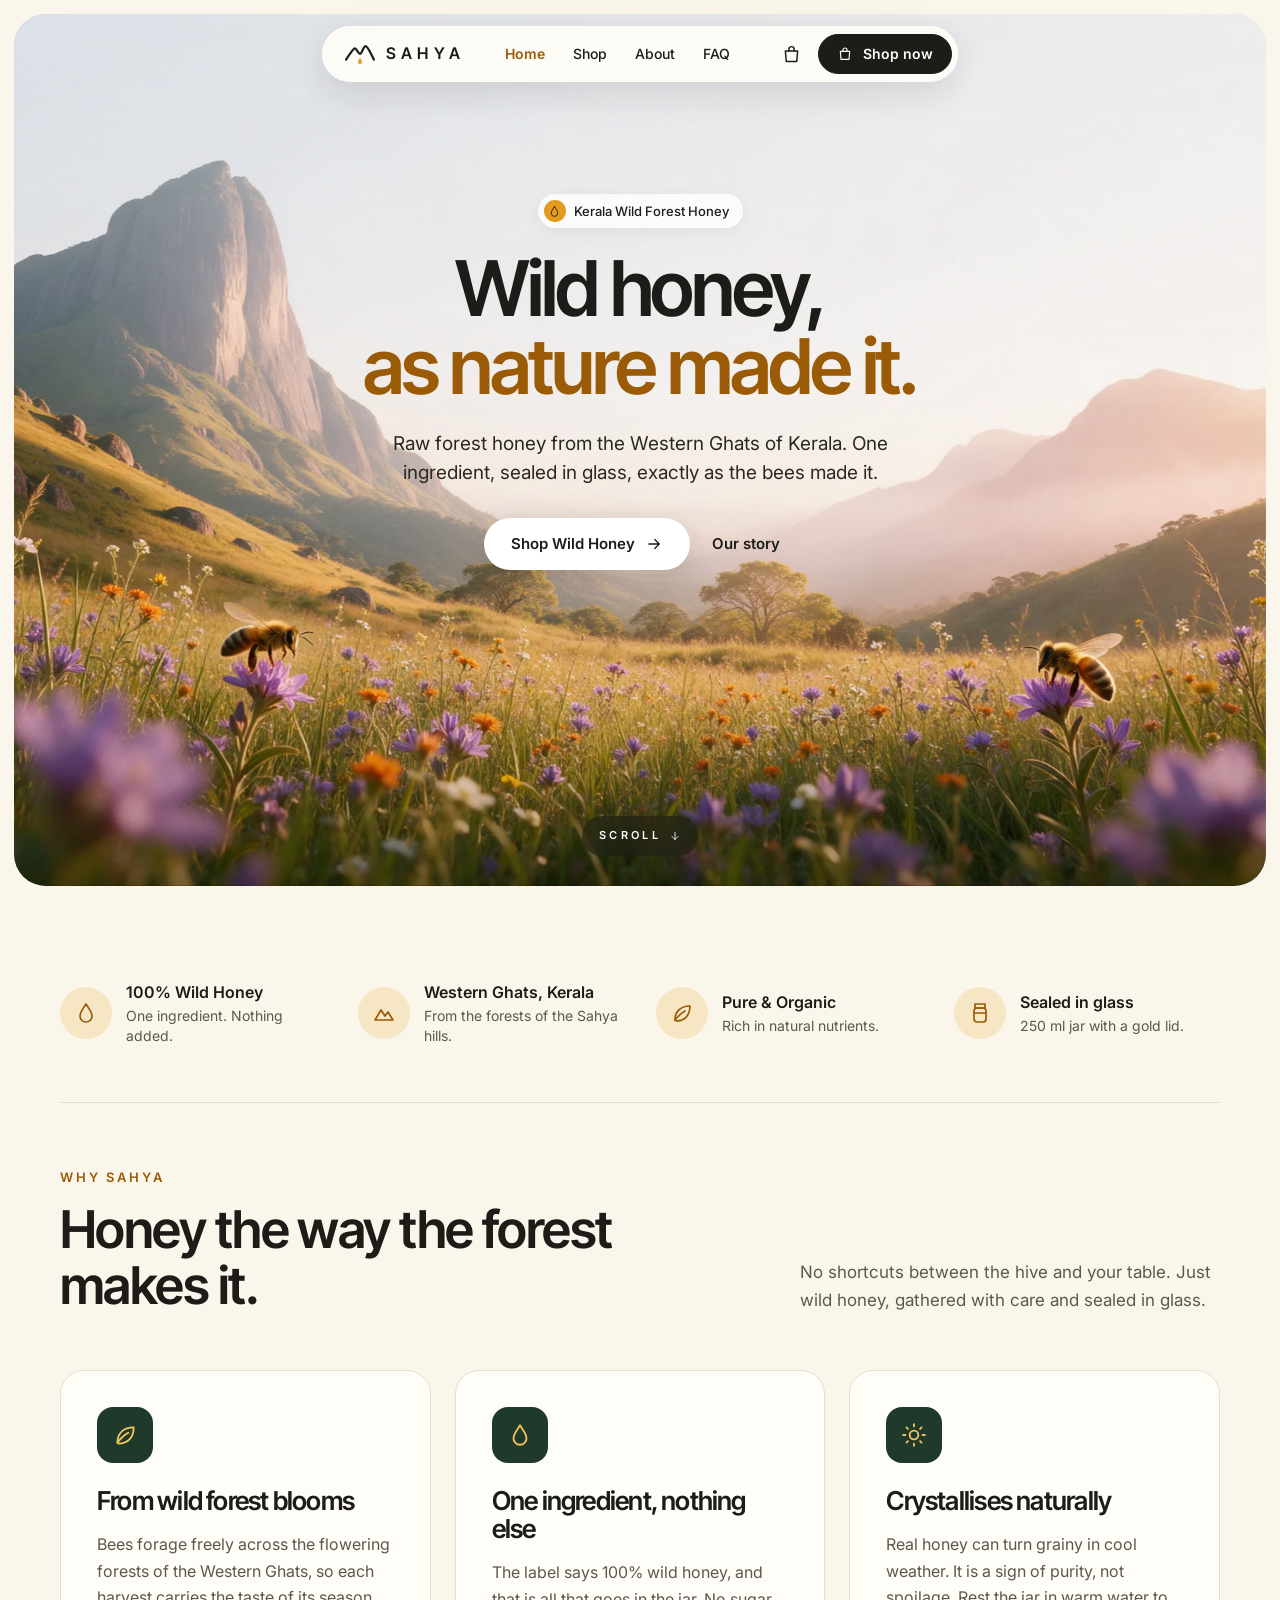
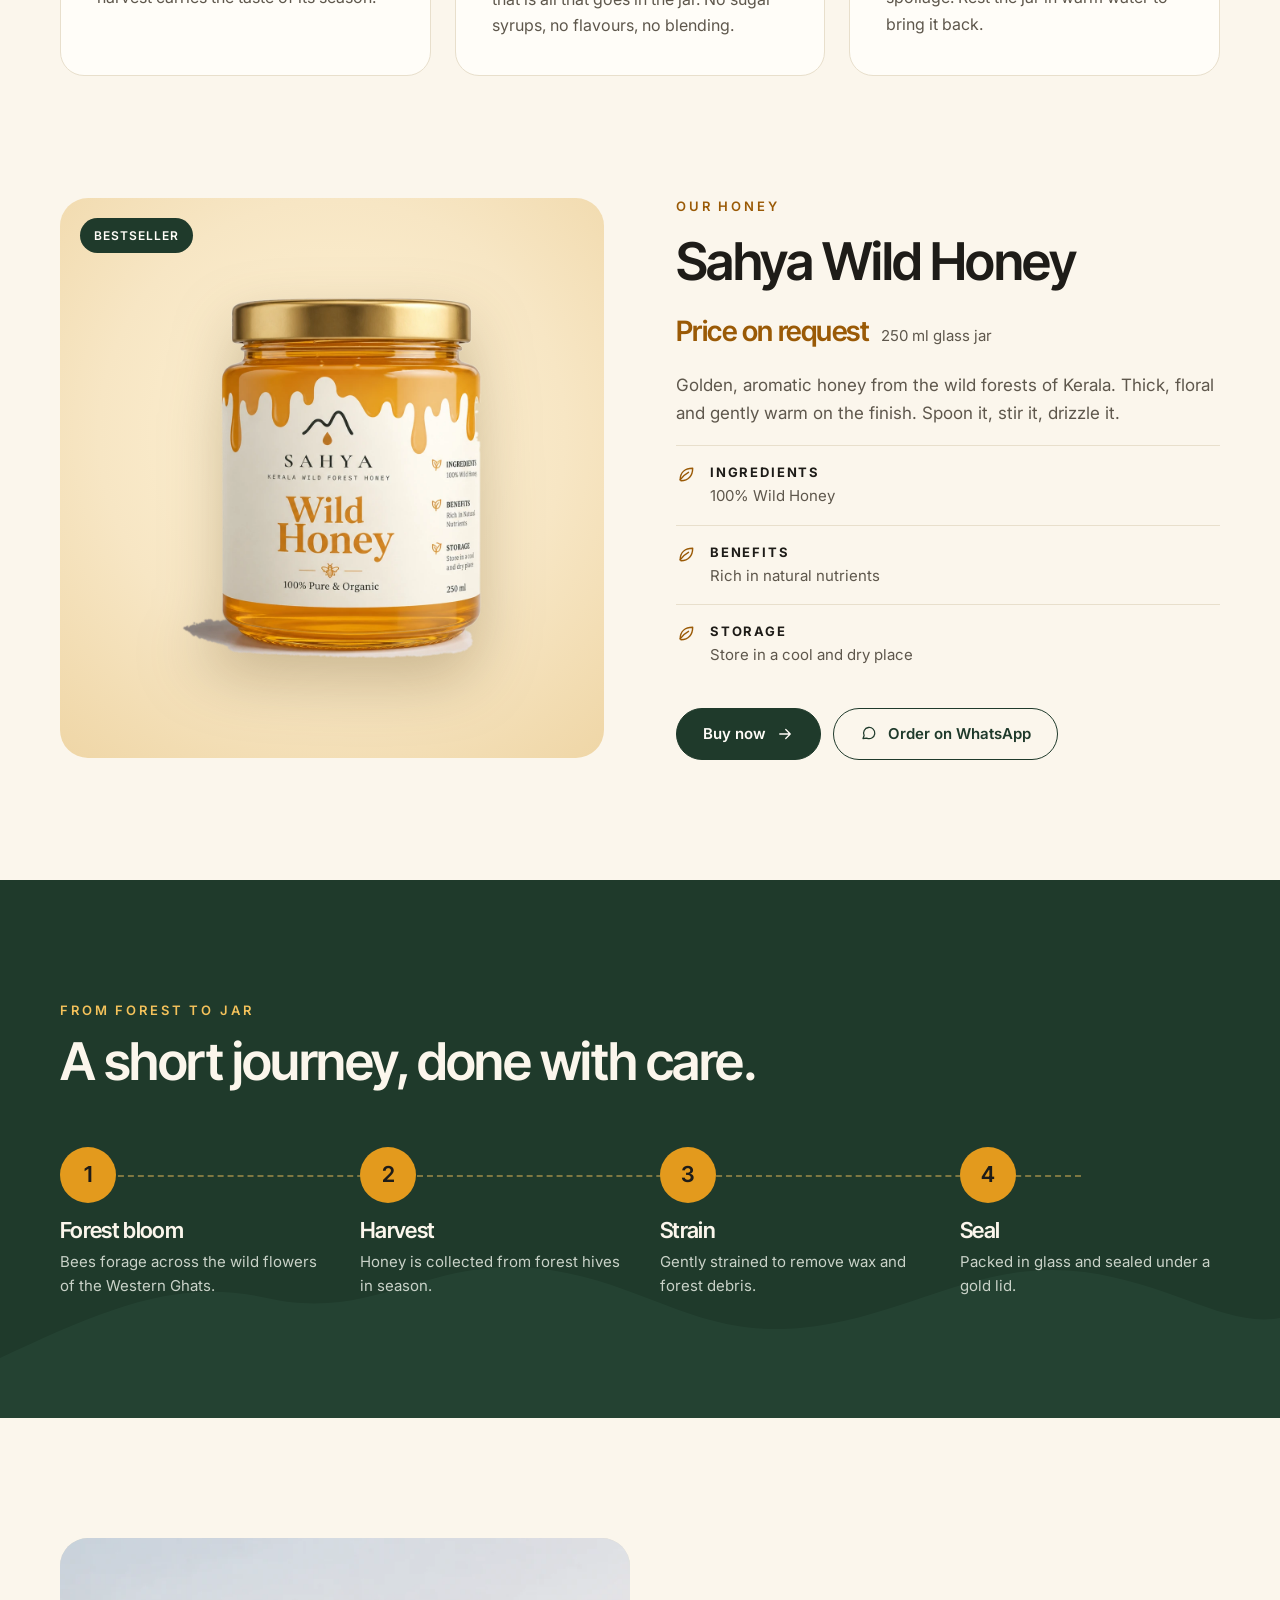
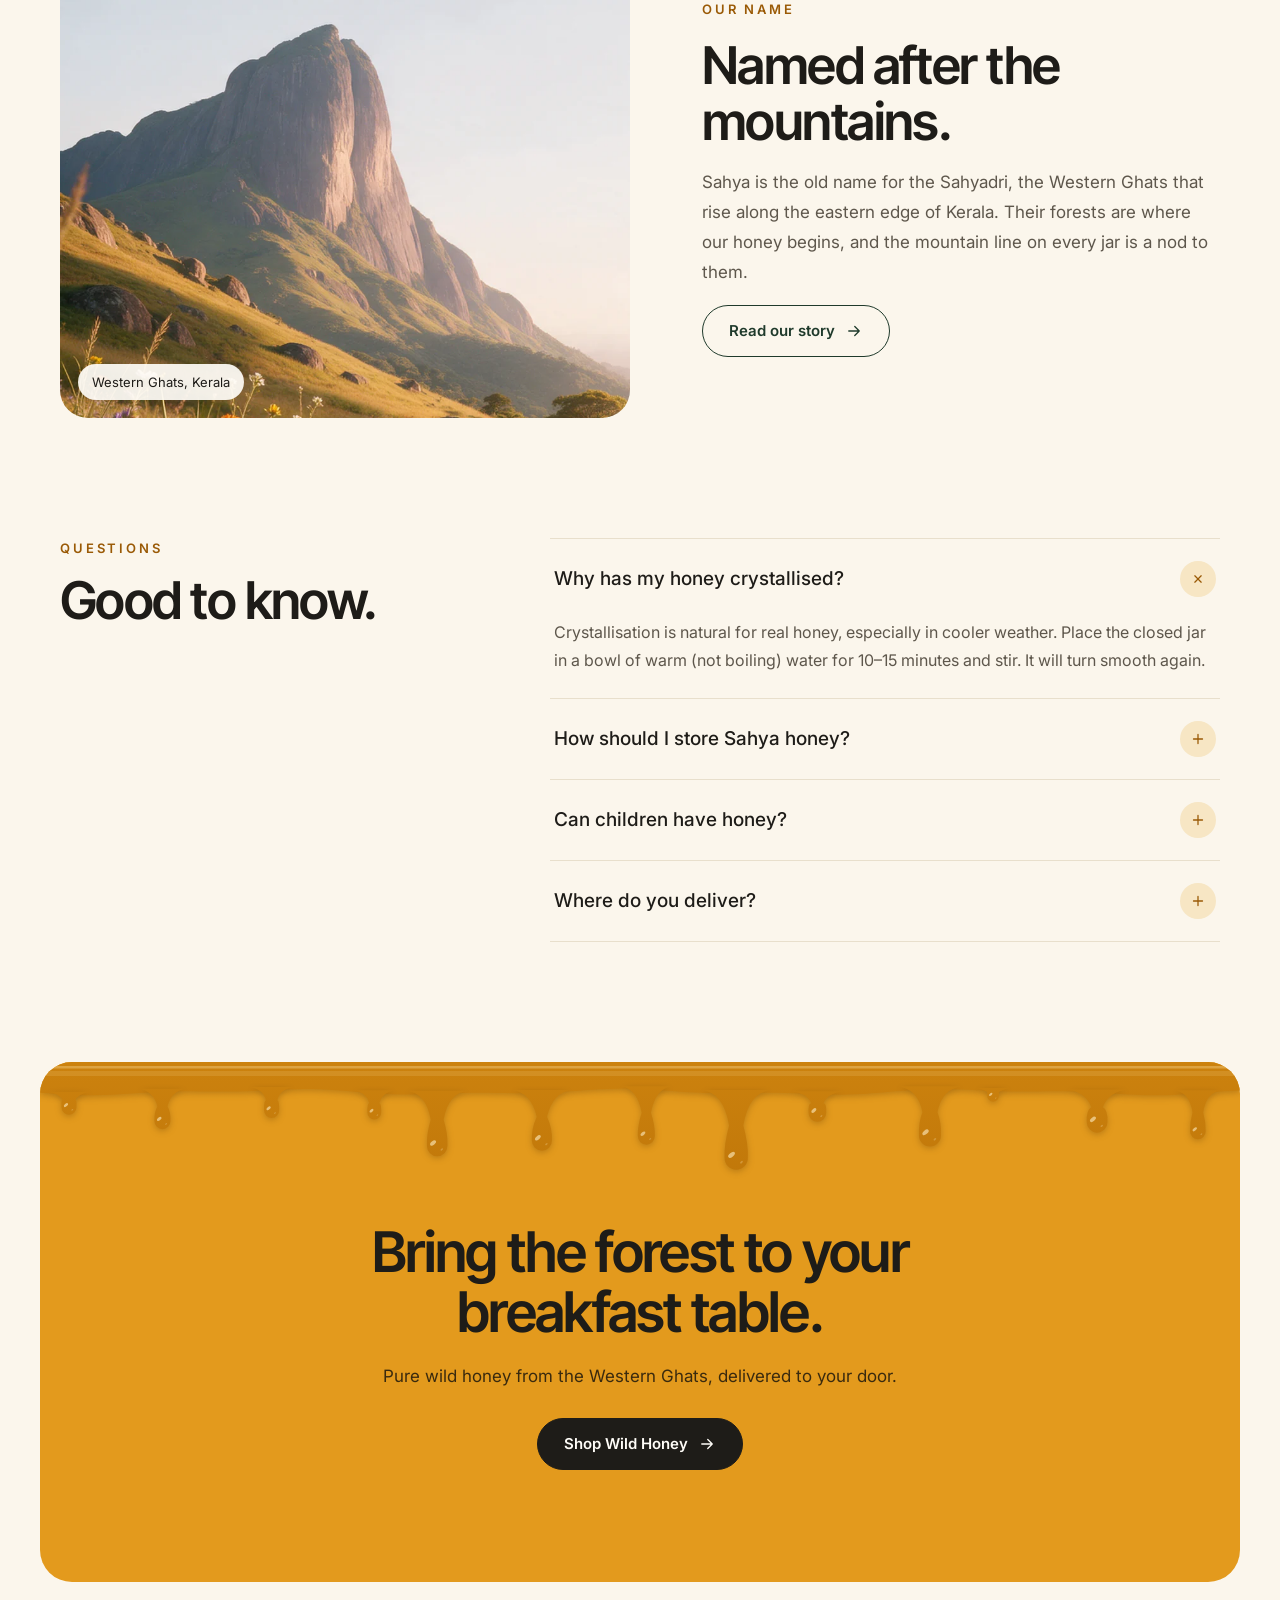
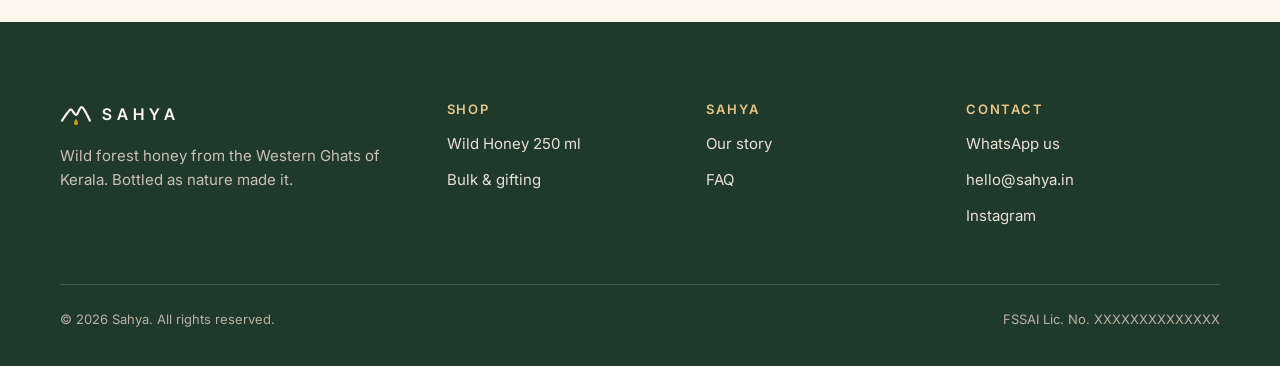
==== commit e0f179fe: "Animate honey dripping in the call-to-action band Canvas animation: glossy honey drips grow from the" ====
--- a/index.html
+++ b/index.html
@@ -134,6 +134,10 @@
 <section class="cta-wrap">
   <div class="cta reveal">
     <svg class="cta__drips" viewBox="0 0 1440 100" preserveAspectRatio="none" aria-hidden="true"><path d="M0 0 H1440 V20 H1380 C1378 44 1380 68 1370 68 C1360 68 1362 44 1360 20 H1270 C1268 37 1270 54 1260 54 C1250 54 1252 37 1250 20 H1146 C1144 40 1146 60 1138 60 C1130 60 1132 40 1130 20 H1056 C1054 51 1056 82 1048 82 C1040 82 1042 51 1040 20 H954 C952 37 954 54 942 54 C930 54 932 37 930 20 H824 C822 44 824 68 812 68 C800 68 802 44 800 20 H736 C734 37 736 54 728 54 C720 54 722 37 720 20 H620 C618 59 620 98 610 98 C600 98 602 59 600 20 H486 C484 44 486 68 478 68 C470 68 472 44 470 20 H406 C404 40 406 60 398 60 C390 60 392 40 390 20 H280 C278 37 280 54 270 54 C260 54 262 37 260 20 H194 C192 37 194 54 182 54 C170 54 172 37 170 20 H76 C74 40 76 60 68 60 C60 60 62 40 60 20 H0 Z" fill="#C97F0E"/></svg>
+    <canvas class="cta__honey" aria-hidden="true"></canvas>
+    <!-- Optional: add assets/video/honey-drip.mp4 to show a real honey video here instead of the animation -->
+    <video class="cta__video" muted loop playsinline preload="none" aria-hidden="true"
+           data-desktop="assets/video/honey-drip.mp4" data-mobile="assets/video/honey-drip-mobile.mp4"></video>
     <h2>Bring the forest to your breakfast table.</h2>
     <p>Pure wild honey from the Western Ghats, delivered to your door.</p>
     <a class="btn btn--ink" href="shop.html">Shop Wild Honey<svg aria-hidden="true"><use href="#i-arrow"/></svg></a>
--- a/assets/css/style.css
+++ b/assets/css/style.css
@@ -405,15 +405,22 @@
 .cta {
   position: relative; overflow: hidden; max-width: 1360px; margin: 0 auto;
   display: flex; flex-direction: column; align-items: center; text-align: center; gap: 20px;
-  padding: 72px 24px; border-radius: var(--radius);
+  padding: 120px 24px 80px; border-radius: var(--radius);
   background: var(--honey);
+  isolation: isolate;
 }
 .cta__drips { position: absolute; left: 0; top: 0; width: 100%; height: 50px; }
 .cta__drips path { transform-box: fill-box; transform-origin: 50% 0; animation: drip 5s ease-in-out infinite; }
+.cta__honey { position: absolute; inset: 0; width: 100%; height: 100%; pointer-events: none; }
+html:not(.no-js) .cta__drips { display: none; }
+.no-js .cta__honey { display: none; }
+.cta__video { position: absolute; inset: 0; width: 100%; height: 100%; object-fit: cover; opacity: 0; transition: opacity 1.2s ease; }
+.cta__video.is-playing { opacity: 1; }
+.cta.has-video .cta__honey { display: none; }
 .cta h2 { position: relative; max-width: 760px; font-size: clamp(32px, 4.6vw, 56px); }
 .cta p { position: relative; max-width: 520px; font-size: 17px; color: #3A2A0E; }
 .cta .btn { position: relative; margin-top: 8px; }
-@media (min-width: 900px) { .cta { padding: 96px 40px; border-radius: var(--radius-lg); } .cta__drips { height: 80px; } }
+@media (min-width: 900px) { .cta { padding: 160px 40px 112px; border-radius: var(--radius-lg); } .cta__drips { height: 80px; } }
 
 /* ---------- 13. Footer ---------- */
 .site-footer { background: var(--forest); color: #E7E1D3; padding: 56px 0 28px; }
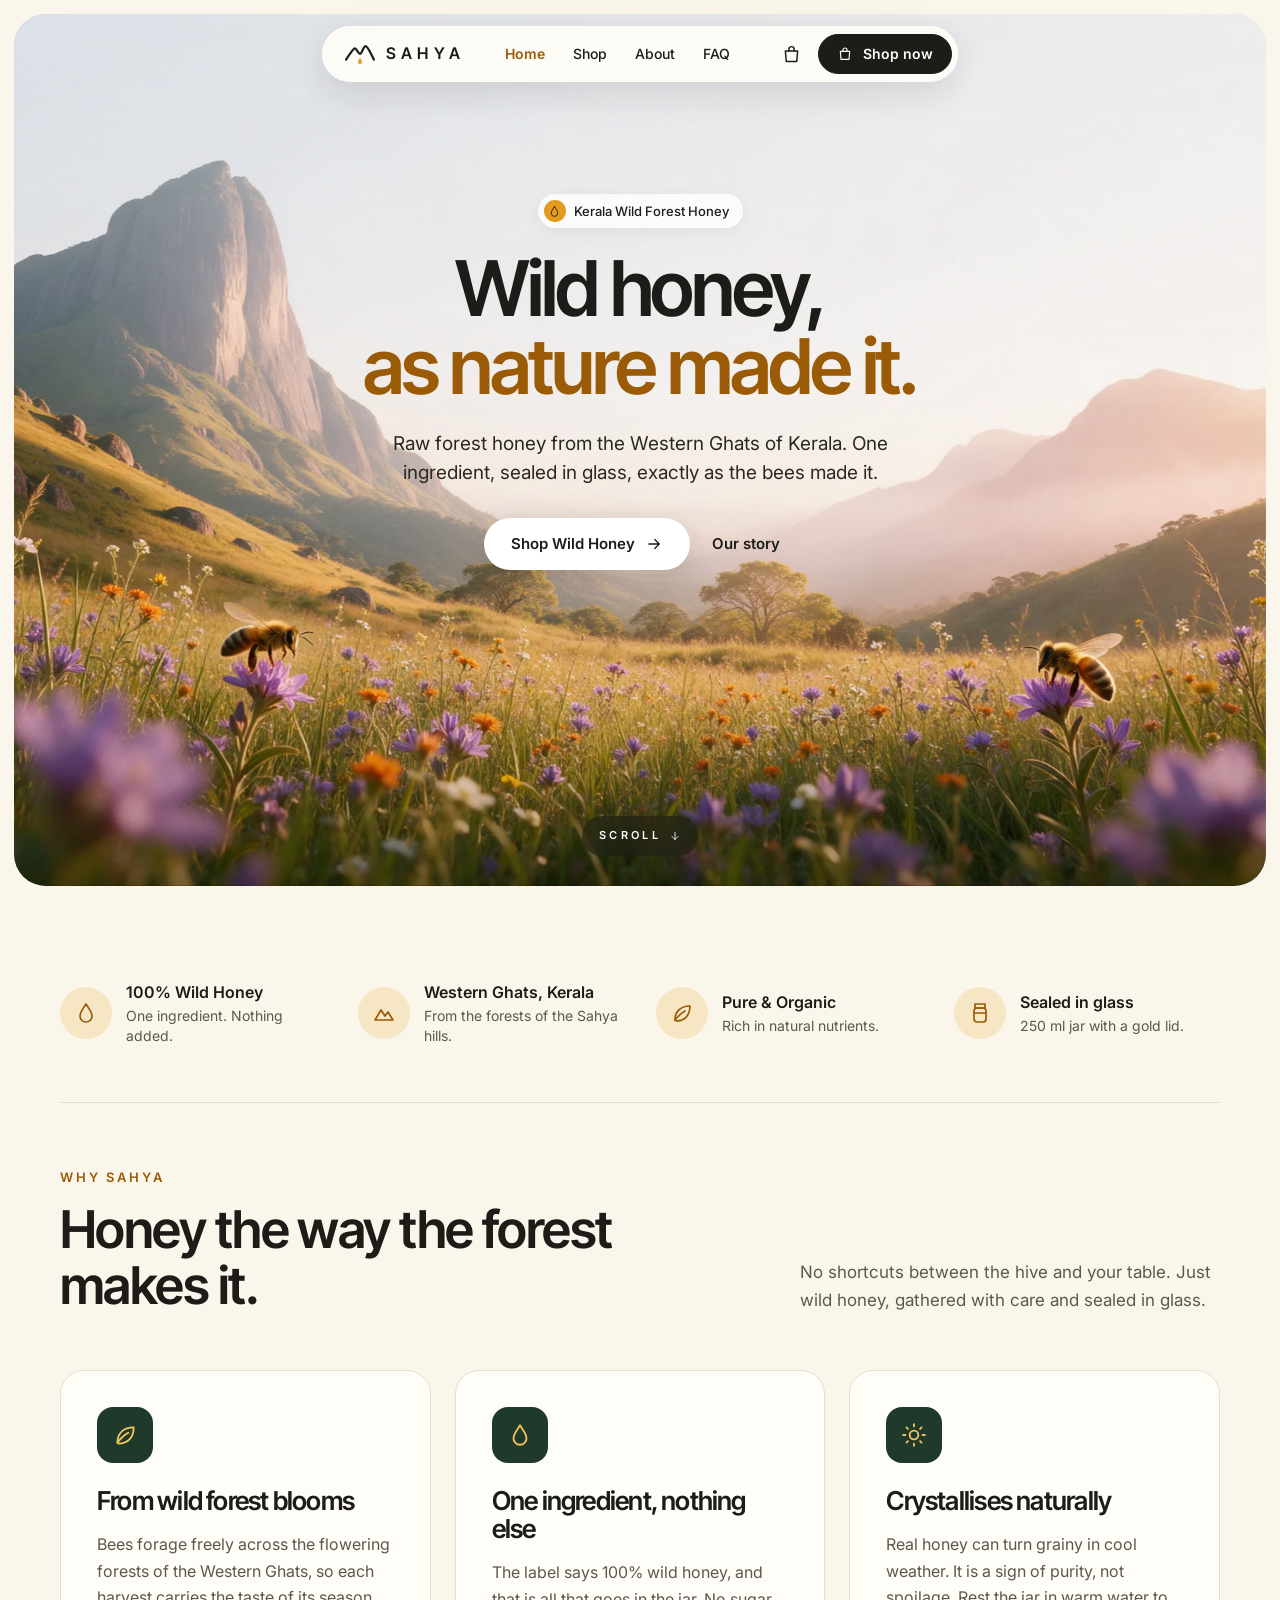
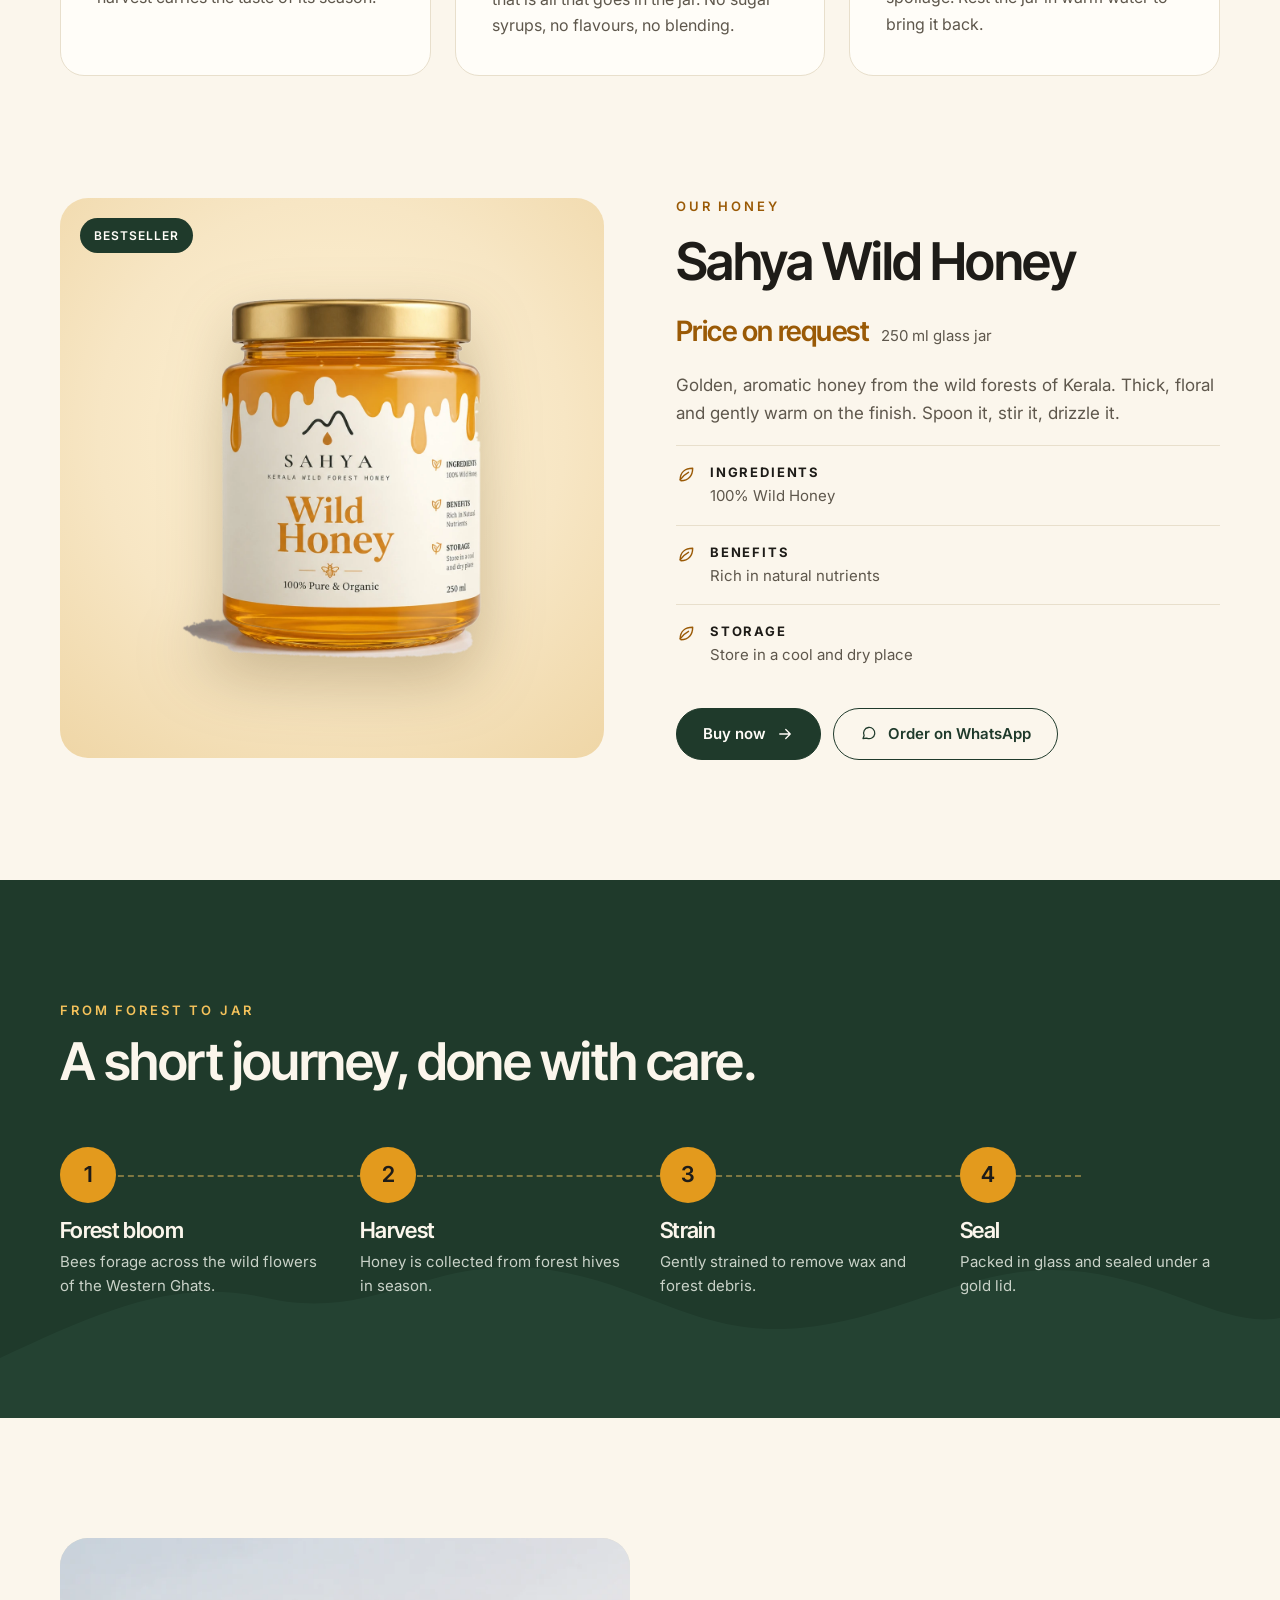
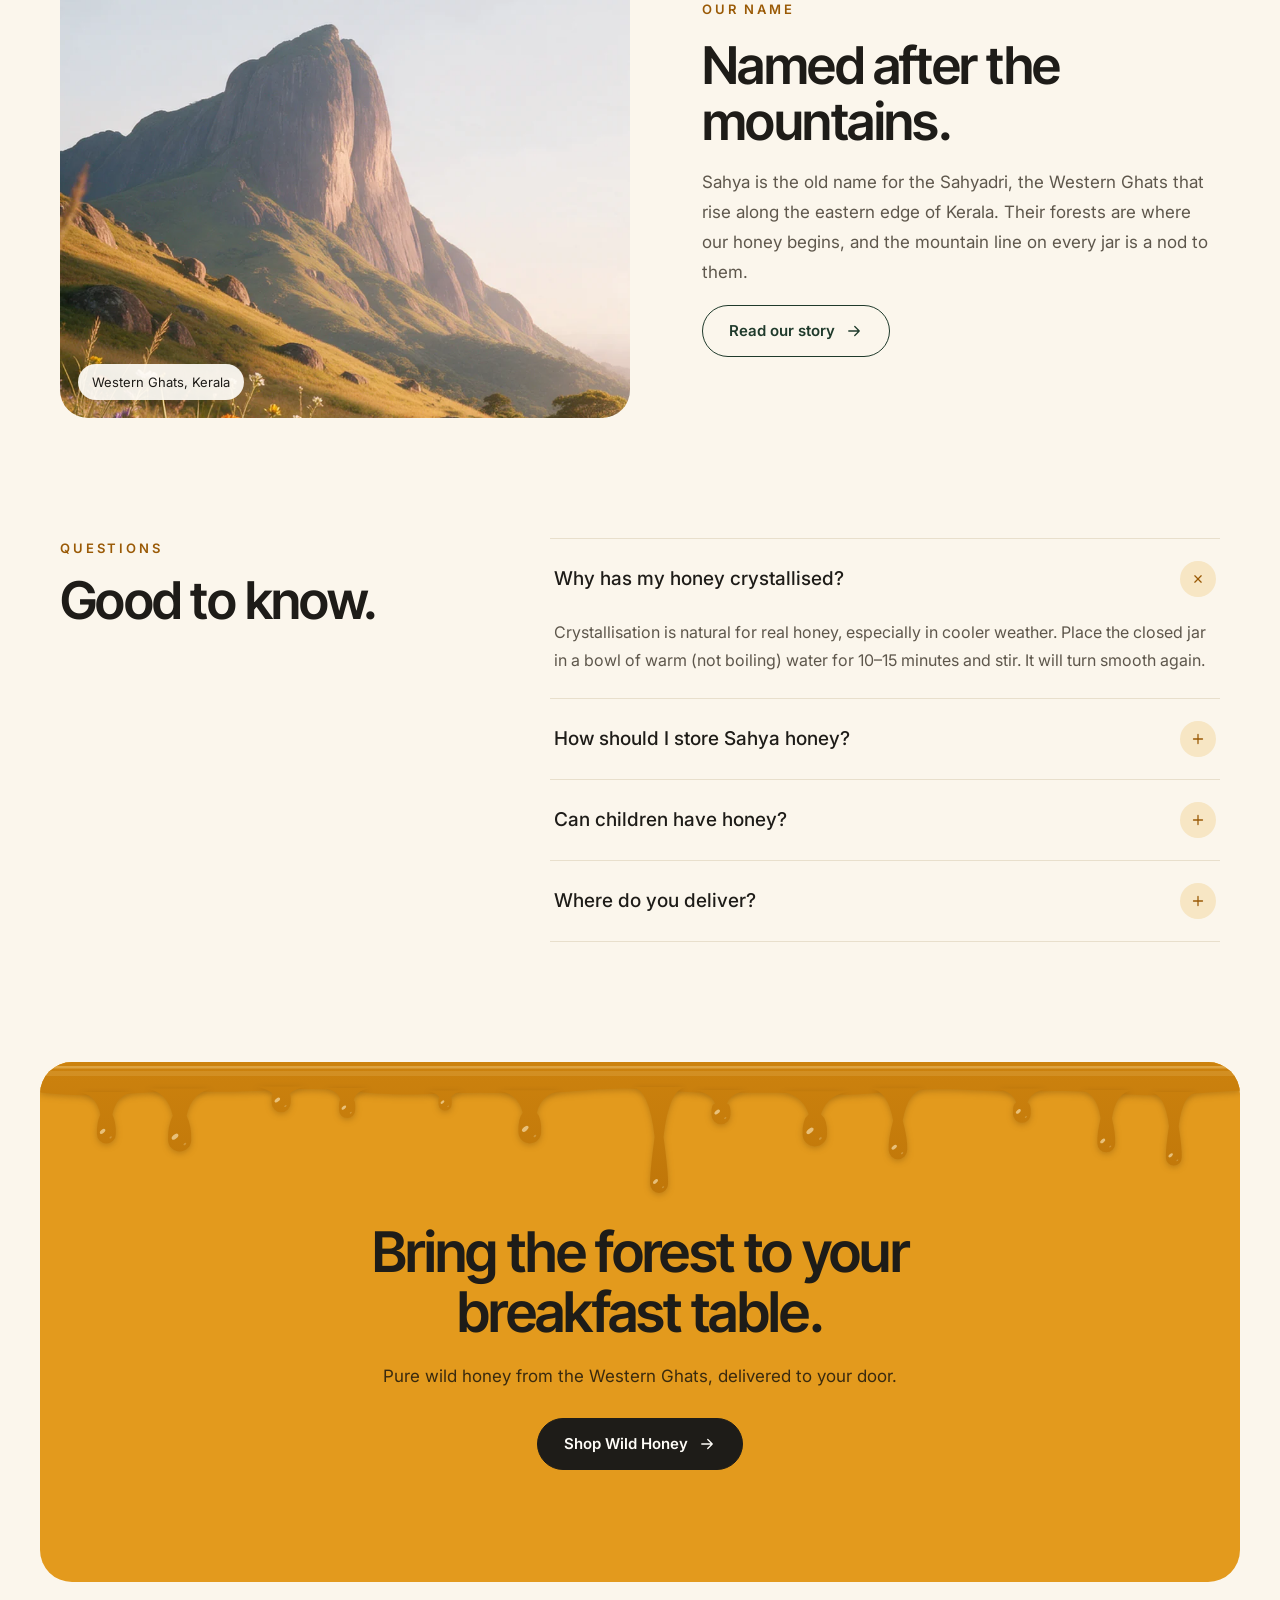
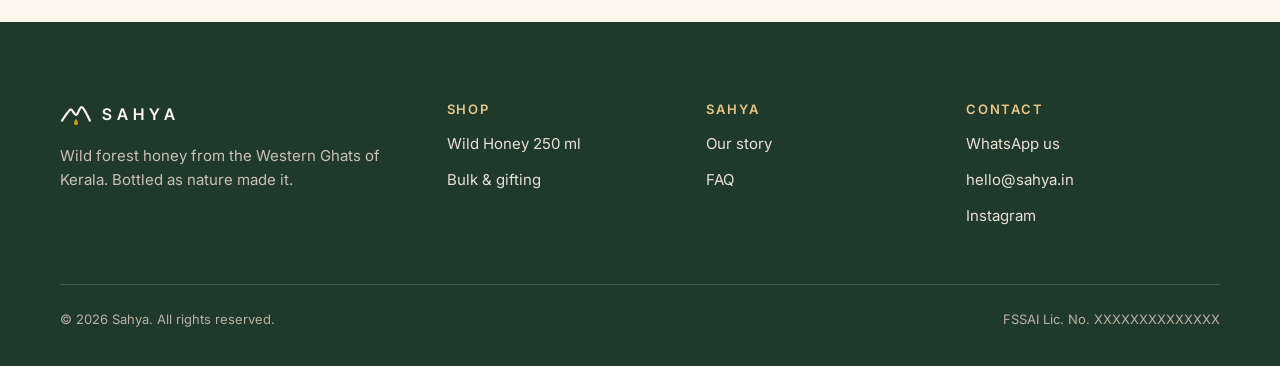
==== commit 3e368b05: "Add mobile hero video (9:16 honeybees in the meadow) - hero-mobile.mp4: 720x1280, 15.6 s seamless lo" ====
--- a/index.html
+++ b/index.html
@@ -47,11 +47,11 @@
         <img src="assets/img/hero-mobile.webp" width="900" height="1501" fetchpriority="high"
              alt="Granite peak, misty valley and a wildflower meadow in the Western Ghats with honeybees on the flowers">
       </picture>
-      <!-- Hero video: add assets/video/hero.mp4 (16:9) and optionally assets/video/hero-mobile.mp4 (9:16).
-           It fades in over the photo once it can play; until then the photo shows. -->
-      <video class="hero__video" muted loop playsinline preload="none" aria-hidden="true"
-             data-desktop="assets/video/hero.mp4" data-mobile="assets/video/hero-mobile.mp4"></video>
     </div>
+    <!-- Hero video: assets/video/hero.mp4 (16:9, desktop) and assets/video/hero-mobile.mp4 (9:16, phones).
+         It fades in over the photo once it can play; until then the photo shows. -->
+    <video class="hero__video" muted loop playsinline preload="none" aria-hidden="true"
+           data-desktop="assets/video/hero.mp4" data-mobile="assets/video/hero-mobile.mp4"></video>
     <div class="hero__shade" aria-hidden="true"></div>
     <div class="hero__content">
       <span class="badge intro"><span class="badge__dot"><svg aria-hidden="true"><use href="#i-drop"/></svg></span>Kerala Wild Forest Honey</span>
--- a/assets/css/style.css
+++ b/assets/css/style.css
@@ -212,9 +212,11 @@
 }
 .hero__media picture, .hero__media picture img { position: absolute; inset: 0; width: 100%; height: 100%; }
 .hero__video {
-  position: absolute; inset: 0; opacity: 0; transition: opacity 1.2s ease;
-  animation: none !important;
-}
+  position: absolute; inset: 0; z-index: -2; width: 100%; height: 100%;
+  object-fit: cover; object-position: 50% 55%;
+  opacity: 0; transition: opacity 1.2s ease;
+}
+@media (min-width: 900px) { .hero__video { object-position: 50% 62%; } }
 .hero__video.is-playing { opacity: 1; }
 .hero__shade {
   position: absolute; inset: 0; z-index: -1; pointer-events: none;
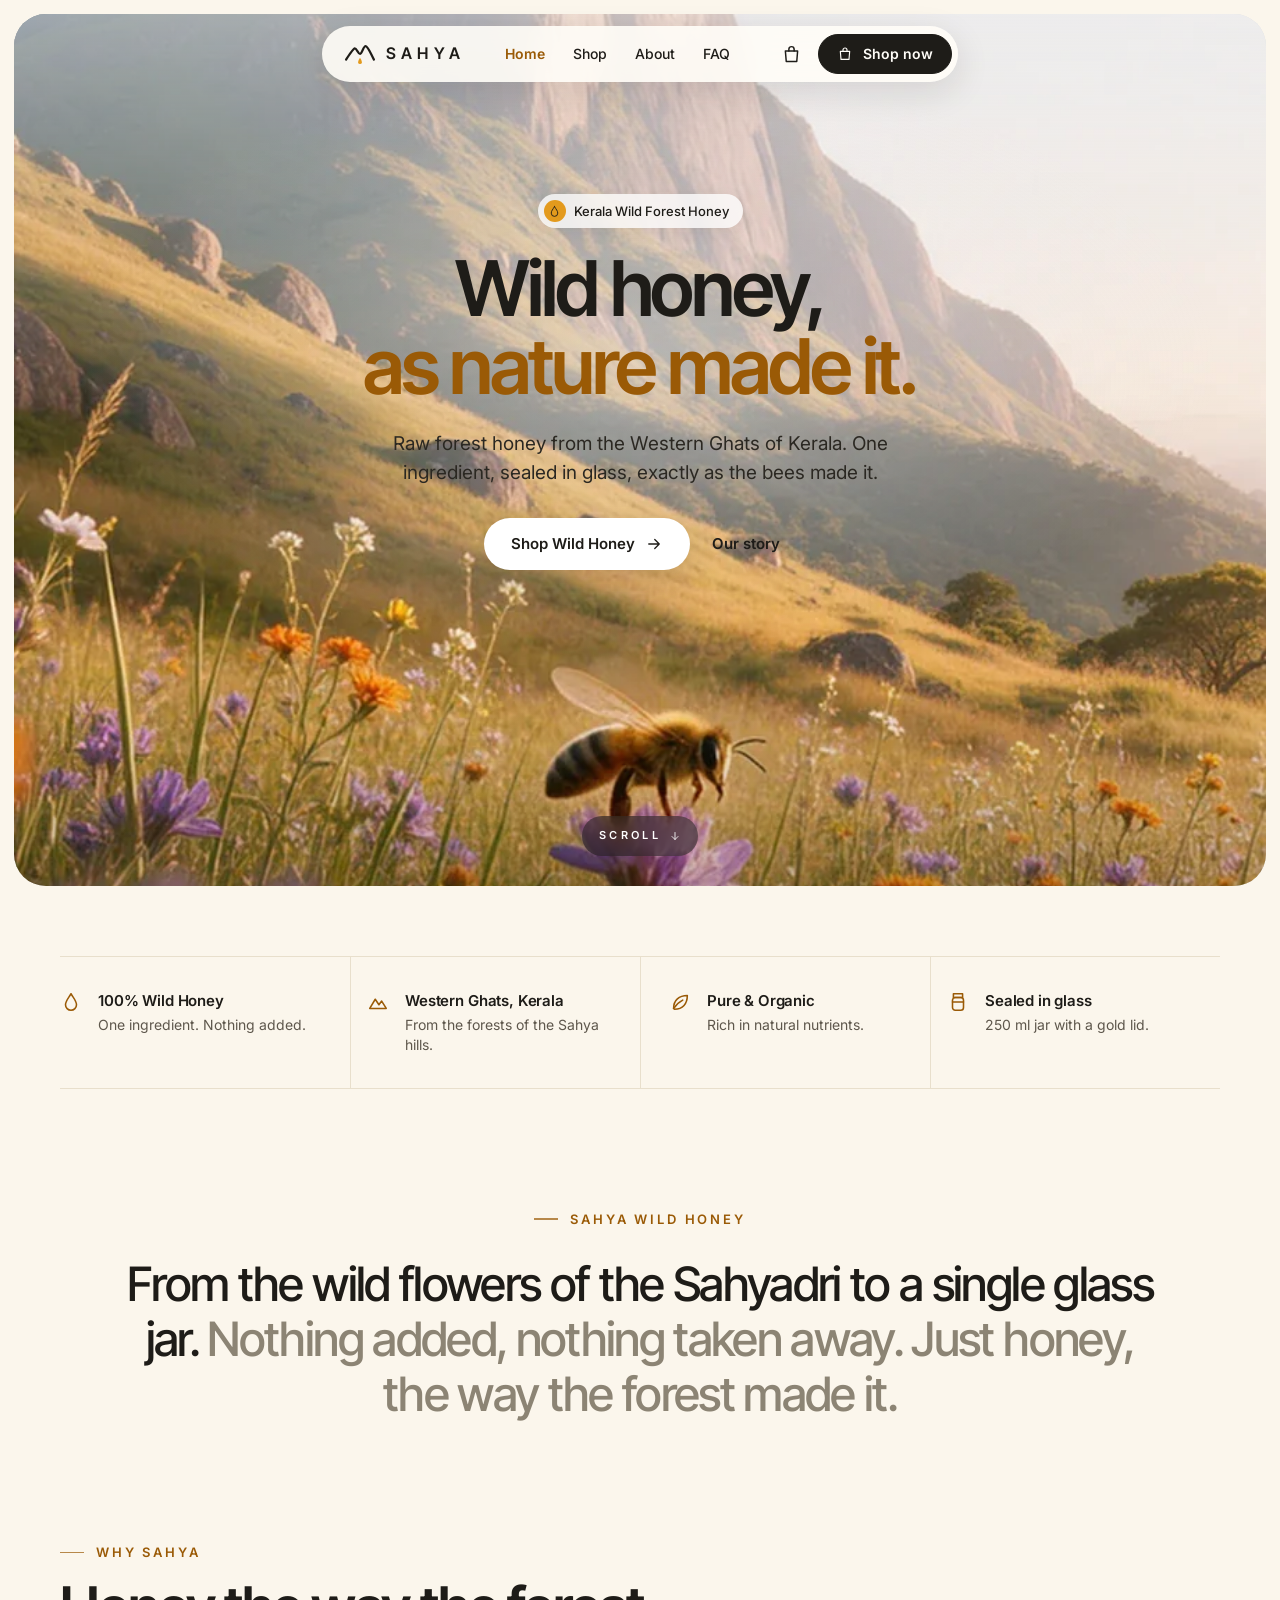
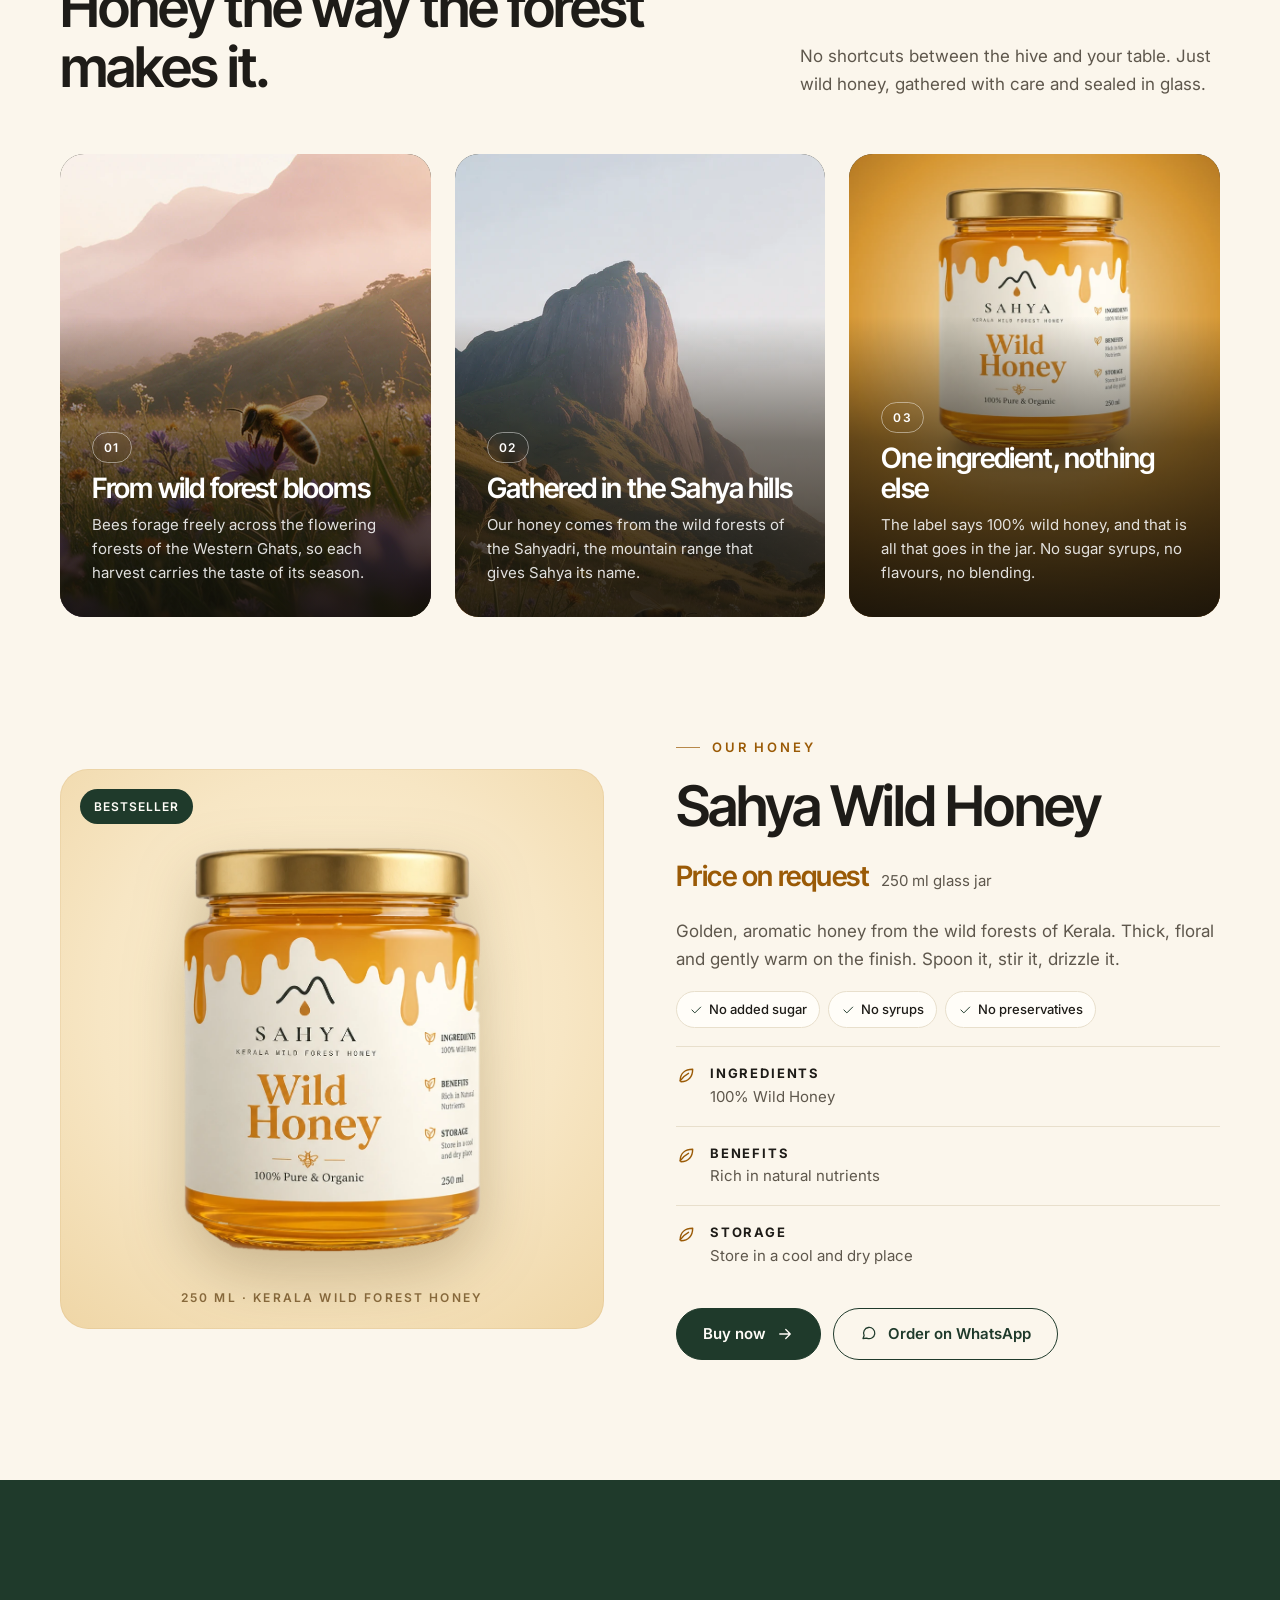
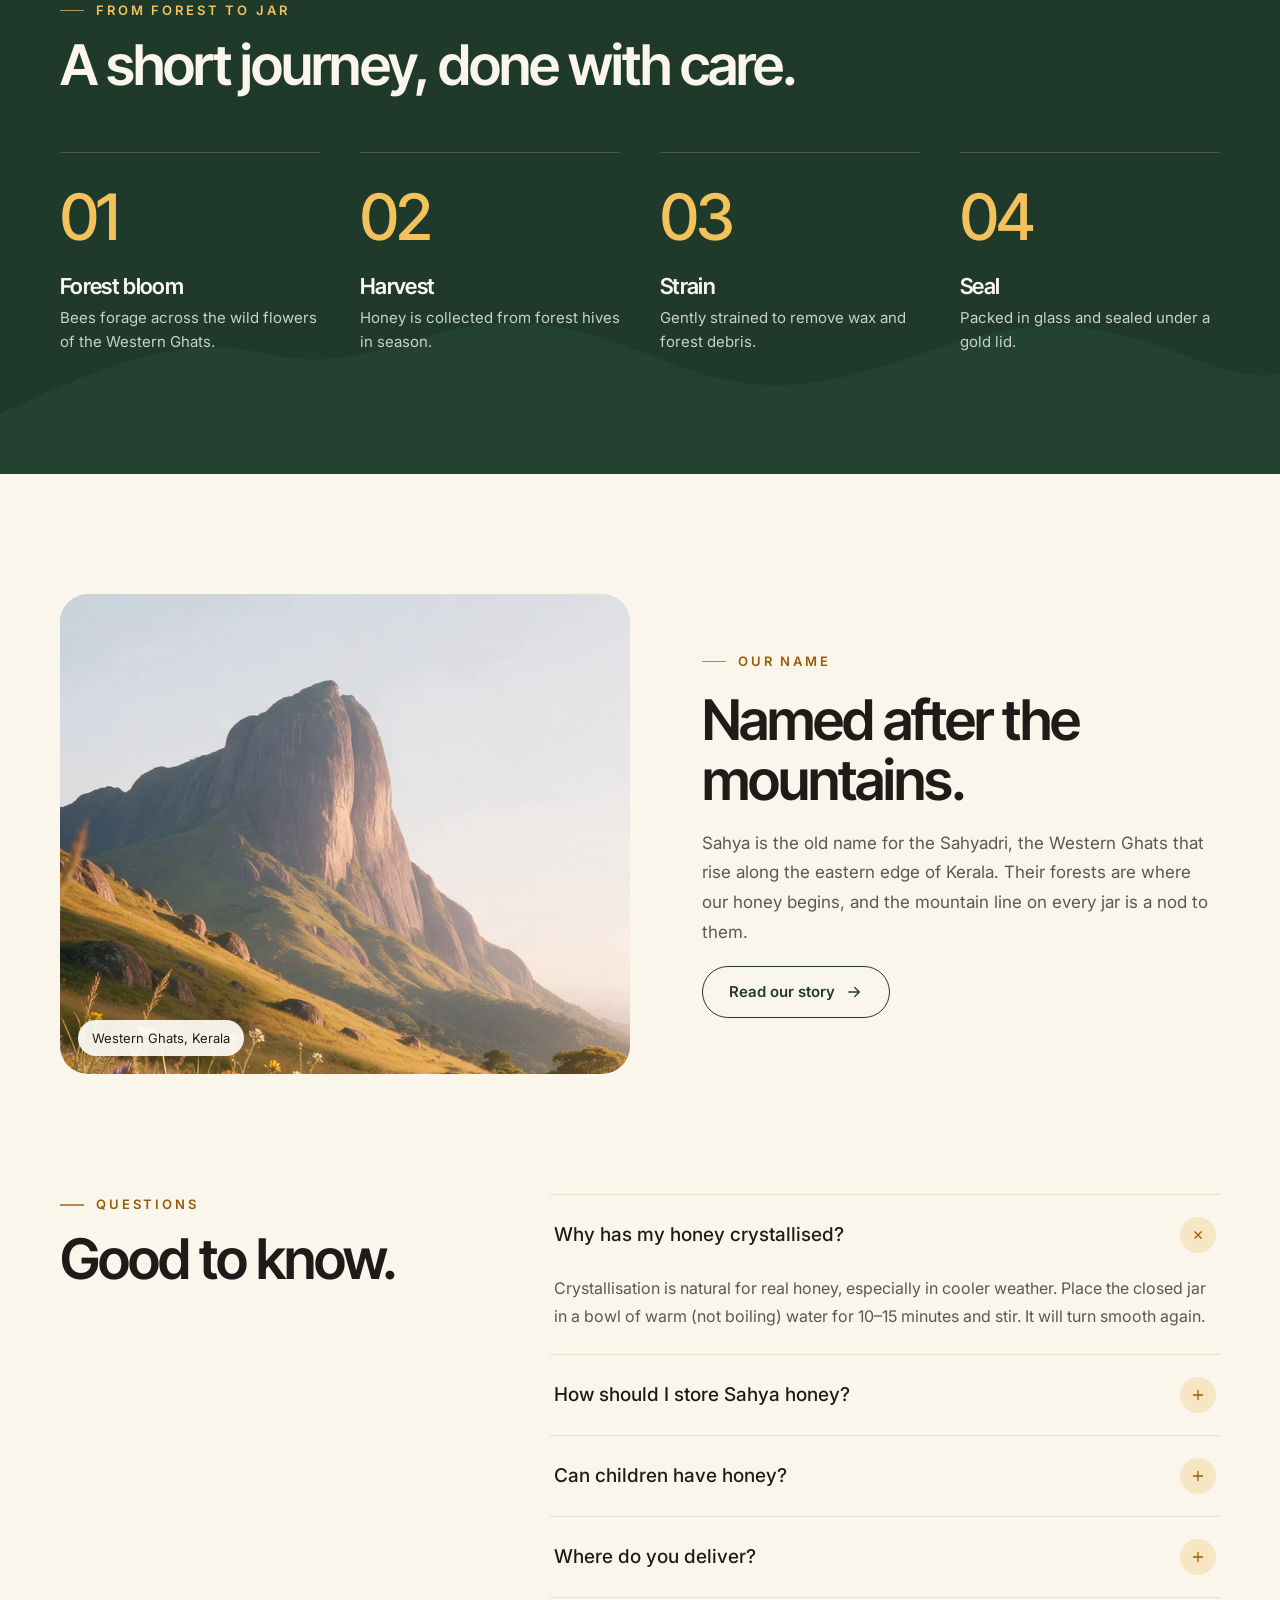
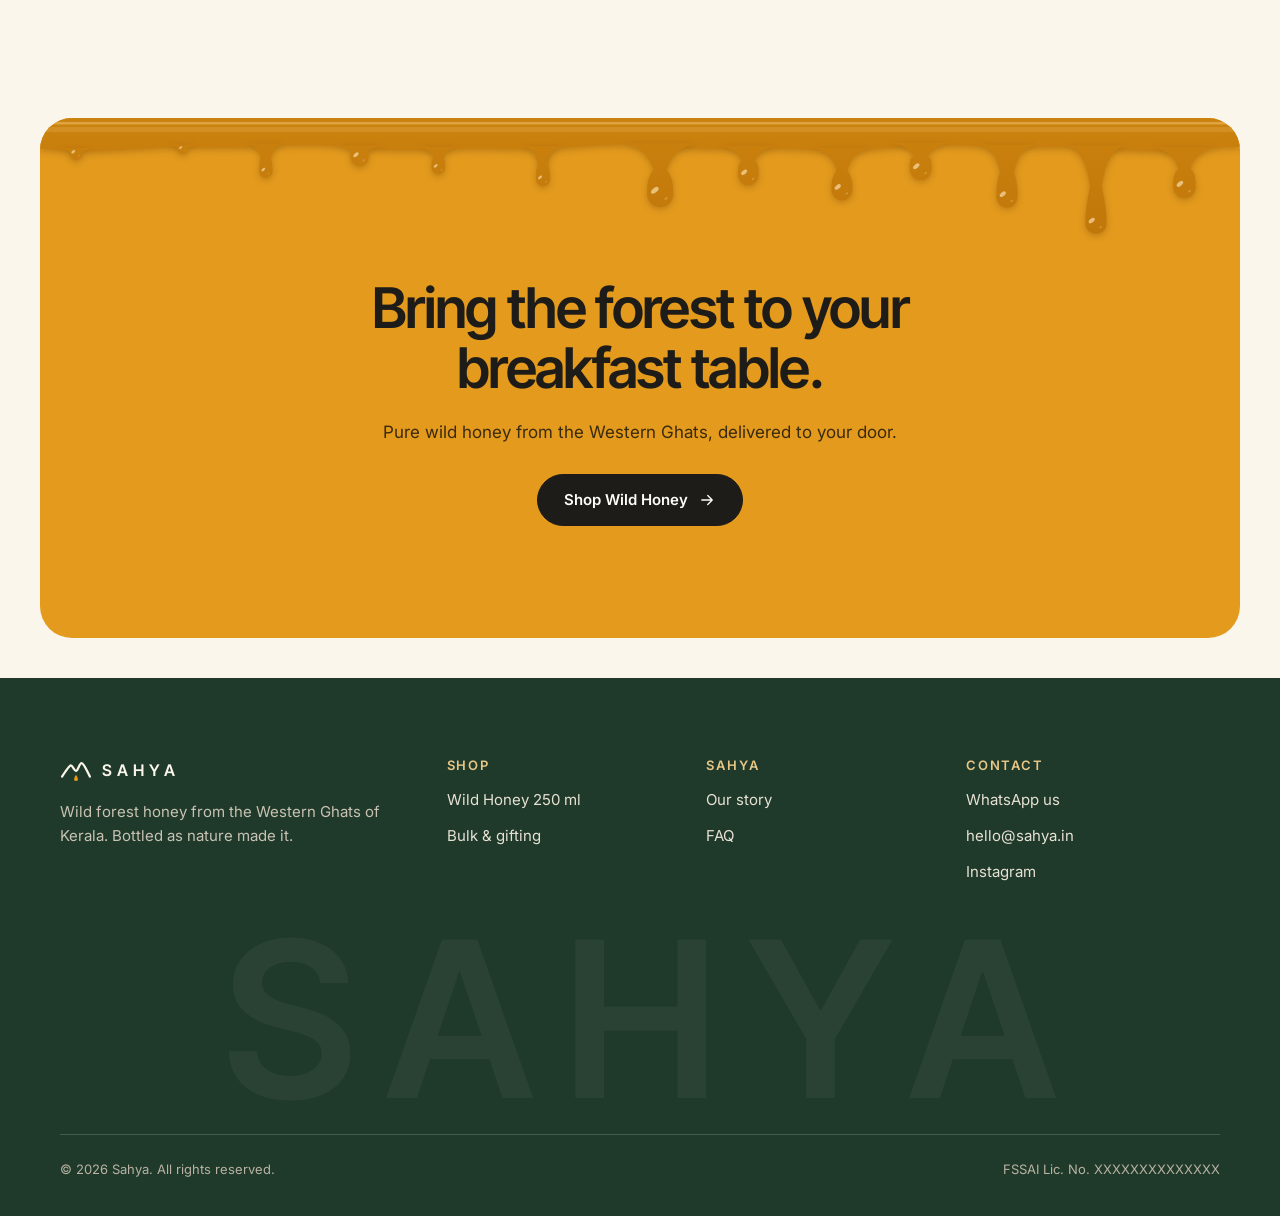
==== commit 9e0b3175: "Refine sections below the hero for a more premium look - Highlights become a ruled trust bar with ou" ====
--- a/index.html
+++ b/index.html
@@ -63,8 +63,15 @@
   </div>
 </section>
 
-<section class="highlights" id="highlights" aria-label="Highlights">
-  <div class="container"><div class="highlights__grid"><div class="highlight reveal"><span class="icon-circle"><svg aria-hidden="true"><use href="#i-drop"/></svg></span><span class="highlight__text"><strong>100% Wild Honey</strong><span>One ingredient. Nothing added.</span></span></div><div class="highlight reveal"><span class="icon-circle"><svg aria-hidden="true"><use href="#i-mountain"/></svg></span><span class="highlight__text"><strong>Western Ghats, Kerala</strong><span>From the forests of the Sahya hills.</span></span></div><div class="highlight reveal"><span class="icon-circle"><svg aria-hidden="true"><use href="#i-leaf"/></svg></span><span class="highlight__text"><strong>Pure &amp; Organic</strong><span>Rich in natural nutrients.</span></span></div><div class="highlight reveal"><span class="icon-circle"><svg aria-hidden="true"><use href="#i-jar"/></svg></span><span class="highlight__text"><strong>Sealed in glass</strong><span>250 ml jar with a gold lid.</span></span></div></div></div>
+<section class="trust-wrap" id="highlights" aria-label="Highlights">
+  <div class="container"><div class="trust reveal"><div class="trust__item"><svg aria-hidden="true"><use href="#i-drop"/></svg><div><strong>100% Wild Honey</strong><span>One ingredient. Nothing added.</span></div></div><div class="trust__item"><svg aria-hidden="true"><use href="#i-mountain"/></svg><div><strong>Western Ghats, Kerala</strong><span>From the forests of the Sahya hills.</span></div></div><div class="trust__item"><svg aria-hidden="true"><use href="#i-leaf"/></svg><div><strong>Pure &amp; Organic</strong><span>Rich in natural nutrients.</span></div></div><div class="trust__item"><svg aria-hidden="true"><use href="#i-jar"/></svg><div><strong>Sealed in glass</strong><span>250 ml jar with a gold lid.</span></div></div></div></div>
+</section>
+
+<section class="section statement-wrap">
+  <div class="container">
+    <span class="eyebrow reveal">Sahya Wild Honey</span>
+    <p class="statement reveal">From the wild flowers of the Sahyadri to a single glass jar. <span>Nothing added, nothing taken away. Just honey, the way the forest made it.</span></p>
+  </div>
 </section>
 
 <section class="section section--tight-top">
@@ -73,7 +80,7 @@
       <div class="section-head__title"><span class="eyebrow">Why Sahya</span><h2 class="h2">Honey the way the forest makes it.</h2></div>
       <p class="lead">No shortcuts between the hive and your table. Just wild honey, gathered with care and sealed in glass.</p>
     </div>
-    <div class="card-grid card-grid--3"><article class="card reveal"><span class="card__icon"><svg aria-hidden="true"><use href="#i-leaf"/></svg></span><h3>From wild forest blooms</h3><p>Bees forage freely across the flowering forests of the Western Ghats, so each harvest carries the taste of its season.</p></article><article class="card reveal"><span class="card__icon"><svg aria-hidden="true"><use href="#i-drop"/></svg></span><h3>One ingredient, nothing else</h3><p>The label says 100% wild honey, and that is all that goes in the jar. No sugar syrups, no flavours, no blending.</p></article><article class="card reveal"><span class="card__icon"><svg aria-hidden="true"><use href="#i-sun"/></svg></span><h3>Crystallises naturally</h3><p>Real honey can turn grainy in cool weather. It is a sign of purity, not spoilage. Rest the jar in warm water to bring it back.</p></article></div>
+    <div class="pcards"><article class="pcard reveal"><img src="assets/img/bee-meadow.webp" alt="Honeybee on a purple wildflower below misty hills" width="900" height="900" loading="lazy"><div class="pcard__body"><span class="pcard__num">01</span><h3>From wild forest blooms</h3><p>Bees forage freely across the flowering forests of the Western Ghats, so each harvest carries the taste of its season.</p></div></article><article class="pcard reveal"><img src="assets/img/granite-peak.webp" alt="Granite peak above golden grassland in the Western Ghats" width="900" height="900" loading="lazy"><div class="pcard__body"><span class="pcard__num">02</span><h3>Gathered in the Sahya hills</h3><p>Our honey comes from the wild forests of the Sahyadri, the mountain range that gives Sahya its name.</p></div></article><article class="pcard reveal"><img src="assets/img/jar-on-honey.webp" alt="Sahya Wild Honey jar on a warm honey-coloured background" width="900" height="900" loading="lazy"><div class="pcard__body"><span class="pcard__num">03</span><h3>One ingredient, nothing else</h3><p>The label says 100% wild honey, and that is all that goes in the jar. No sugar syrups, no flavours, no blending.</p></div></article></div>
   </div>
 </section>
 
@@ -81,13 +88,15 @@
   <div class="container feature">
     <div class="product-stage reveal">
       <span class="tag">BESTSELLER</span>
-      <img src="assets/img/sahya-wild-honey-jar.webp" width="748" height="902" alt="Sahya Wild Honey 250 ml glass jar with gold lid" loading="lazy">
+      <img src="assets/img/sahya-wild-honey-jar.webp" width="651" height="881" alt="Sahya Wild Honey 250 ml glass jar with gold lid" loading="lazy">
+      <span class="product-stage__meta">250 ml · Kerala Wild Forest Honey</span>
     </div>
     <div class="feature__info reveal">
       <span class="eyebrow">Our honey</span>
       <h2 class="h2">Sahya Wild Honey</h2>
       <div class="price-row"><span class="price" data-price="250">Price on request</span><span class="price-note">250 ml glass jar</span></div>
       <p class="lead">Golden, aromatic honey from the wild forests of Kerala. Thick, floral and gently warm on the finish. Spoon it, stir it, drizzle it.</p>
+      <ul class="chips" aria-label="Free from"><li><svg aria-hidden="true"><use href="#i-check"/></svg>No added sugar</li><li><svg aria-hidden="true"><use href="#i-check"/></svg>No syrups</li><li><svg aria-hidden="true"><use href="#i-check"/></svg>No preservatives</li></ul>
       <ul class="spec-list">
         <li><svg aria-hidden="true"><use href="#i-leaf"/></svg><div><strong>Ingredients</strong><span>100% Wild Honey</span></div></li>
         <li><svg aria-hidden="true"><use href="#i-leaf"/></svg><div><strong>Benefits</strong><span>Rich in natural nutrients</span></div></li>
@@ -105,7 +114,7 @@
   <svg class="process__ridge" viewBox="0 0 1440 200" preserveAspectRatio="none" aria-hidden="true"><path d="M0 200 L0 140 C120 90 200 60 300 80 C420 104 480 40 600 50 C720 60 780 120 900 110 C1020 100 1100 40 1220 54 C1320 66 1380 110 1440 100 L1440 200Z" fill="#2F5240"/></svg>
   <div class="container" style="position:relative">
     <div class="section-head reveal"><span class="eyebrow eyebrow--light">From forest to jar</span><h2 class="h2">A short journey, done with care.</h2></div>
-    <ol class="steps"><li class="step reveal"><span class="step__num">1</span><div><h3>Forest bloom</h3><p>Bees forage across the wild flowers of the Western Ghats.</p></div></li><li class="step reveal"><span class="step__num">2</span><div><h3>Harvest</h3><p>Honey is collected from forest hives in season.</p></div></li><li class="step reveal"><span class="step__num">3</span><div><h3>Strain</h3><p>Gently strained to remove wax and forest debris.</p></div></li><li class="step reveal"><span class="step__num">4</span><div><h3>Seal</h3><p>Packed in glass and sealed under a gold lid.</p></div></li></ol>
+    <ol class="steps"><li class="step reveal"><span class="step__num">01</span><div><h3>Forest bloom</h3><p>Bees forage across the wild flowers of the Western Ghats.</p></div></li><li class="step reveal"><span class="step__num">02</span><div><h3>Harvest</h3><p>Honey is collected from forest hives in season.</p></div></li><li class="step reveal"><span class="step__num">03</span><div><h3>Strain</h3><p>Gently strained to remove wax and forest debris.</p></div></li><li class="step reveal"><span class="step__num">04</span><div><h3>Seal</h3><p>Packed in glass and sealed under a gold lid.</p></div></li></ol>
   </div>
 </section>
 
@@ -168,6 +177,7 @@
         <a href="https://instagram.com/" rel="noopener" target="_blank">Instagram</a>
       </div>
     </div>
+    <div class="footer__wordmark" aria-hidden="true">SAHYA</div>
     <div class="footer__bottom">
       <span>© <span data-year>2026</span> Sahya. All rights reserved.</span>
       <span>FSSAI Lic. No. XXXXXXXXXXXXXX</span>
--- a/assets/css/style.css
+++ b/assets/css/style.css
@@ -78,12 +78,13 @@
 .section--tight-top { padding-top: 0; }
 
 .eyebrow {
-  display: inline-block;
+  display: inline-flex; align-items: center; gap: 12px;
   font-size: 13px; font-weight: 600; letter-spacing: .22em; text-transform: uppercase;
   color: var(--honey-deep);
 }
+.eyebrow::before { content: ""; width: 24px; height: 1.5px; background: currentColor; opacity: .7; }
 .eyebrow--light { color: #F4C25B; }
-.h2 { font-size: clamp(34px, 4.4vw, 52px); }
+.h2 { font-size: clamp(34px, 4.4vw, 56px); letter-spacing: -0.035em; }
 .lead { font-size: 17px; line-height: 1.65; color: var(--muted); }
 .section-head { display: flex; flex-direction: column; gap: 14px; margin-bottom: 32px; }
 @media (min-width: 900px) {
@@ -300,19 +301,19 @@
   border-radius: var(--radius); background: var(--paper); border: 1px solid var(--line);
   transition: transform .3s var(--ease), box-shadow .3s var(--ease);
 }
-.card:hover { transform: translateY(-3px); box-shadow: var(--shadow); }
+.card:hover { transform: translateY(-3px); box-shadow: 0 18px 40px rgba(60, 40, 10, .08); border-color: #DCCFB3; }
 .card h3 { font-size: 24px; margin-top: 8px; }
 .card p { font-size: 16px; line-height: 1.65; color: var(--muted); }
 .card__icon {
-  display: grid; place-items: center; width: 56px; height: 56px; border-radius: 16px;
-  background: var(--forest); color: #F4C25B;
-}
-.card__icon svg { width: 26px; height: 26px; }
-.card__icon--tint { background: var(--honey-tint); color: var(--honey-deep); }
+  display: grid; place-items: center; width: 52px; height: 52px; border-radius: 50%;
+  border: 1px solid var(--line); background: var(--cream); color: var(--honey-deep);
+}
+.card__icon svg { width: 24px; height: 24px; }
+.card__icon--tint { background: var(--cream); color: var(--honey-deep); }
 .card--sm { padding: 24px; gap: 12px; border-radius: 20px; }
 .card--sm h3 { font-size: 20px; margin-top: 0; }
 .card--sm p { font-size: 15px; }
-.card--sm .card__icon { width: 48px; height: 48px; border-radius: 14px; }
+.card--sm .card__icon { width: 46px; height: 46px; }
 @media (min-width: 900px) { .card { padding: 36px; } .card h3 { font-size: 26px; } .card--sm { padding: 24px; } .card--sm h3 { font-size: 20px; } }
 
 /* ---------- 8. Featured product ---------- */
@@ -544,6 +545,114 @@
 .toast.is-visible { opacity: 1; transform: translate(-50%, 0); }
 .toast svg { width: 18px; height: 18px; color: #F4C25B; }
 
+
+/* ---------- 18. Refined sections ---------- */
+/* Trust bar */
+.trust-wrap { padding: 40px 0 0; }
+.trust {
+  display: grid; grid-template-columns: repeat(2, minmax(0, 1fr));
+  border-top: 1px solid var(--line); border-bottom: 1px solid var(--line);
+}
+.trust__item { display: flex; flex-direction: column; gap: 12px; padding: 24px 16px 24px 0; }
+.trust__item:nth-child(2n) { padding-left: 16px; border-left: 1px solid var(--line); }
+.trust__item:nth-child(n+3) { border-top: 1px solid var(--line); }
+.trust__item > svg { width: 22px; height: 22px; color: var(--honey-deep); flex: none; }
+.trust__item strong { display: block; font-size: 15px; font-weight: 600; letter-spacing: -0.01em; }
+.trust__item span { display: block; font-size: 14px; color: var(--muted); line-height: 1.45; margin-top: 2px; }
+@media (min-width: 900px) {
+  .trust-wrap { padding-top: 56px; }
+  .trust { grid-template-columns: repeat(4, minmax(0, 1fr)); }
+  .trust__item { flex-direction: row; align-items: flex-start; gap: 16px; padding: 32px 28px; }
+  .trust__item:first-child { padding-left: 0; }
+  .trust__item + .trust__item { border-left: 1px solid var(--line); }
+  .trust__item:nth-child(n+3) { border-top: 0; }
+  .trust__item > svg { margin-top: 2px; }
+}
+
+/* Editorial statement */
+.statement-wrap .container { display: flex; flex-direction: column; align-items: center; text-align: center; gap: 28px; }
+.statement {
+  max-width: 1040px;
+  font-family: var(--font-head); font-weight: 500;
+  font-size: clamp(28px, 3.7vw, 50px); line-height: 1.16; letter-spacing: -0.035em;
+  color: var(--ink);
+}
+.statement span { color: #8C8474; }
+
+/* Photo cards */
+.pcards {
+  display: grid; grid-auto-flow: column; grid-auto-columns: 82%; gap: 12px;
+  overflow-x: auto; scroll-snap-type: x mandatory; scrollbar-width: none;
+  margin: 0 calc(var(--gutter) * -1); padding: 0 var(--gutter) 4px; scroll-padding: 0 var(--gutter);
+}
+.pcards::-webkit-scrollbar { display: none; }
+.pcards .pcard { scroll-snap-align: start; }
+@media (min-width: 900px) {
+  .pcards { grid-auto-flow: row; grid-auto-columns: auto; grid-template-columns: repeat(3, minmax(0, 1fr)); gap: 24px; overflow: visible; margin: 0; padding: 0; }
+}
+.pcard {
+  position: relative; overflow: hidden; isolation: isolate;
+  aspect-ratio: 4 / 5; border-radius: var(--radius); background: #2A2A20; color: #fff;
+}
+.pcard img {
+  position: absolute; inset: 0; z-index: -2; width: 100%; height: 100%; object-fit: cover;
+  transition: transform 1.4s var(--ease);
+}
+.pcard::after {
+  content: ""; position: absolute; inset: 0; z-index: -1;
+  background: linear-gradient(180deg, rgba(18, 16, 10, 0) 35%, rgba(18, 16, 10, .55) 62%, rgba(18, 16, 10, .88) 100%);
+}
+.pcard:hover img { transform: scale(1.05); }
+.pcard__body { position: absolute; left: 0; right: 0; bottom: 0; padding: 26px; display: flex; flex-direction: column; gap: 10px; }
+.pcard__num {
+  align-self: flex-start; padding: 5px 11px; border-radius: 999px;
+  border: 1px solid rgba(255, 255, 255, .45); font-size: 12px; font-weight: 600; letter-spacing: .12em;
+  -webkit-backdrop-filter: blur(6px); backdrop-filter: blur(6px);
+}
+.pcard h3 { font-size: 26px; color: #fff; }
+.pcard p { font-size: 15px; line-height: 1.6; color: rgba(255, 255, 255, .86); }
+@media (min-width: 900px) { .pcard__body { padding: 32px; } .pcard h3 { font-size: 28px; } }
+
+/* Featured product refinements */
+.product-stage { box-shadow: inset 0 0 0 1px rgba(154, 90, 6, .08); }
+.product-stage__meta {
+  position: absolute; left: 0; right: 0; bottom: 22px; text-align: center;
+  font-size: 12px; font-weight: 600; letter-spacing: .18em; text-transform: uppercase; color: rgba(90, 55, 8, .7);
+}
+.chips { display: flex; flex-wrap: wrap; gap: 8px; list-style: none; margin: 0; padding: 0; }
+.chips li {
+  display: inline-flex; align-items: center; gap: 6px; padding: 7px 12px; border-radius: 999px;
+  background: var(--paper); border: 1px solid var(--line); font-size: 13px; font-weight: 500;
+}
+.chips svg { width: 14px; height: 14px; color: var(--forest); }
+
+/* Process: large numbered columns */
+.steps { gap: 0; }
+.step {
+  flex-direction: column; gap: 14px; padding: 28px 0;
+  border-top: 1px solid rgba(255, 253, 248, .16);
+}
+.step__num {
+  width: auto; height: auto; display: block; border-radius: 0; background: none;
+  font-family: var(--font-head); font-size: 52px; font-weight: 500; line-height: 1; letter-spacing: -0.04em;
+  color: #F4C25B;
+}
+@media (min-width: 900px) {
+  .steps { gap: 40px; }
+  .steps::before { display: none; }
+  .step { padding: 32px 0 0; }
+  .step__num { font-size: 64px; margin-bottom: 12px; }
+}
+
+/* Footer wordmark */
+.footer__wordmark {
+  margin-top: 48px; text-align: center; user-select: none;
+  font-family: var(--font-head); font-weight: 600; line-height: .8;
+  font-size: clamp(64px, 17vw, 250px); letter-spacing: .14em; padding-left: .14em;
+  color: rgba(231, 225, 211, .055);
+}
+.footer__wordmark + .footer__bottom { margin-top: 28px; }
+
 /* ---------- 17. Motion ---------- */
 @keyframes kenburns { from { transform: scale(1); } to { transform: scale(1.06); } }
 @keyframes bob { 0%, 100% { transform: translate(-50%, 0); } 50% { transform: translate(-50%, 6px); } }
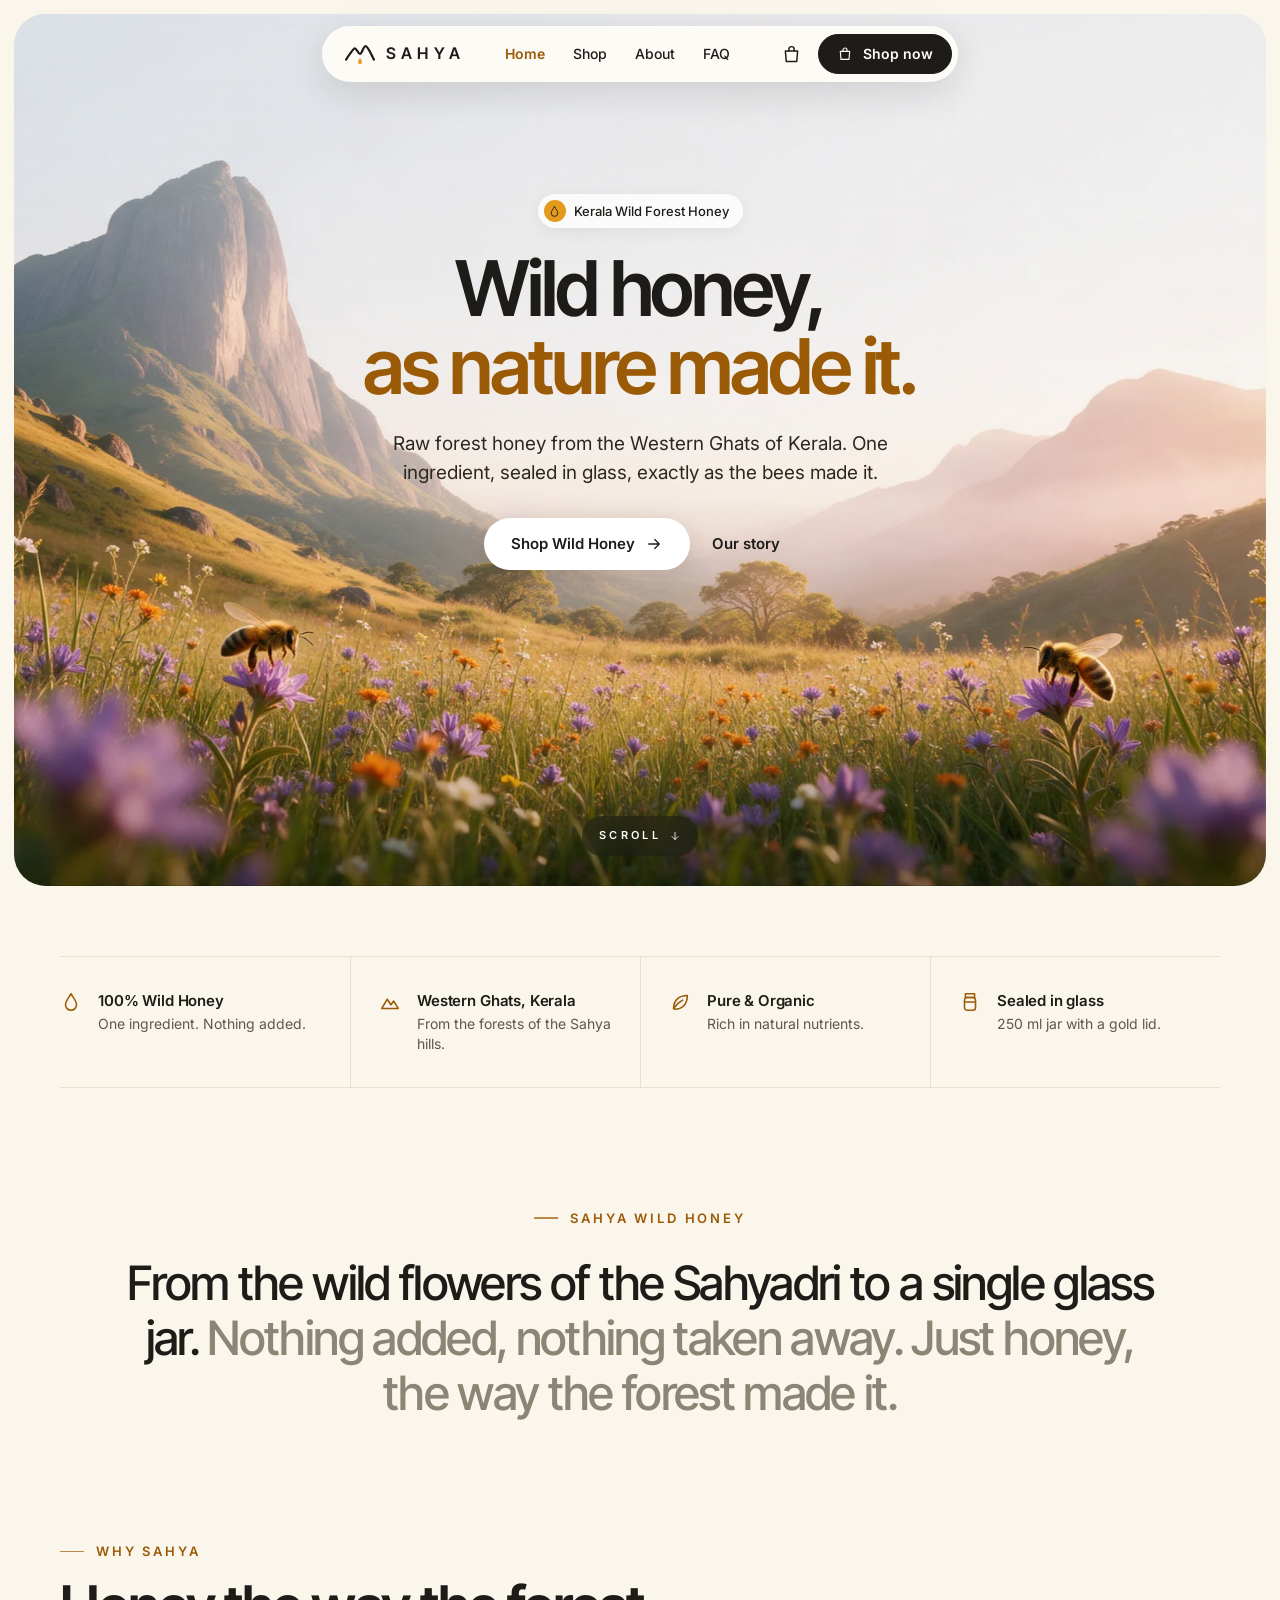
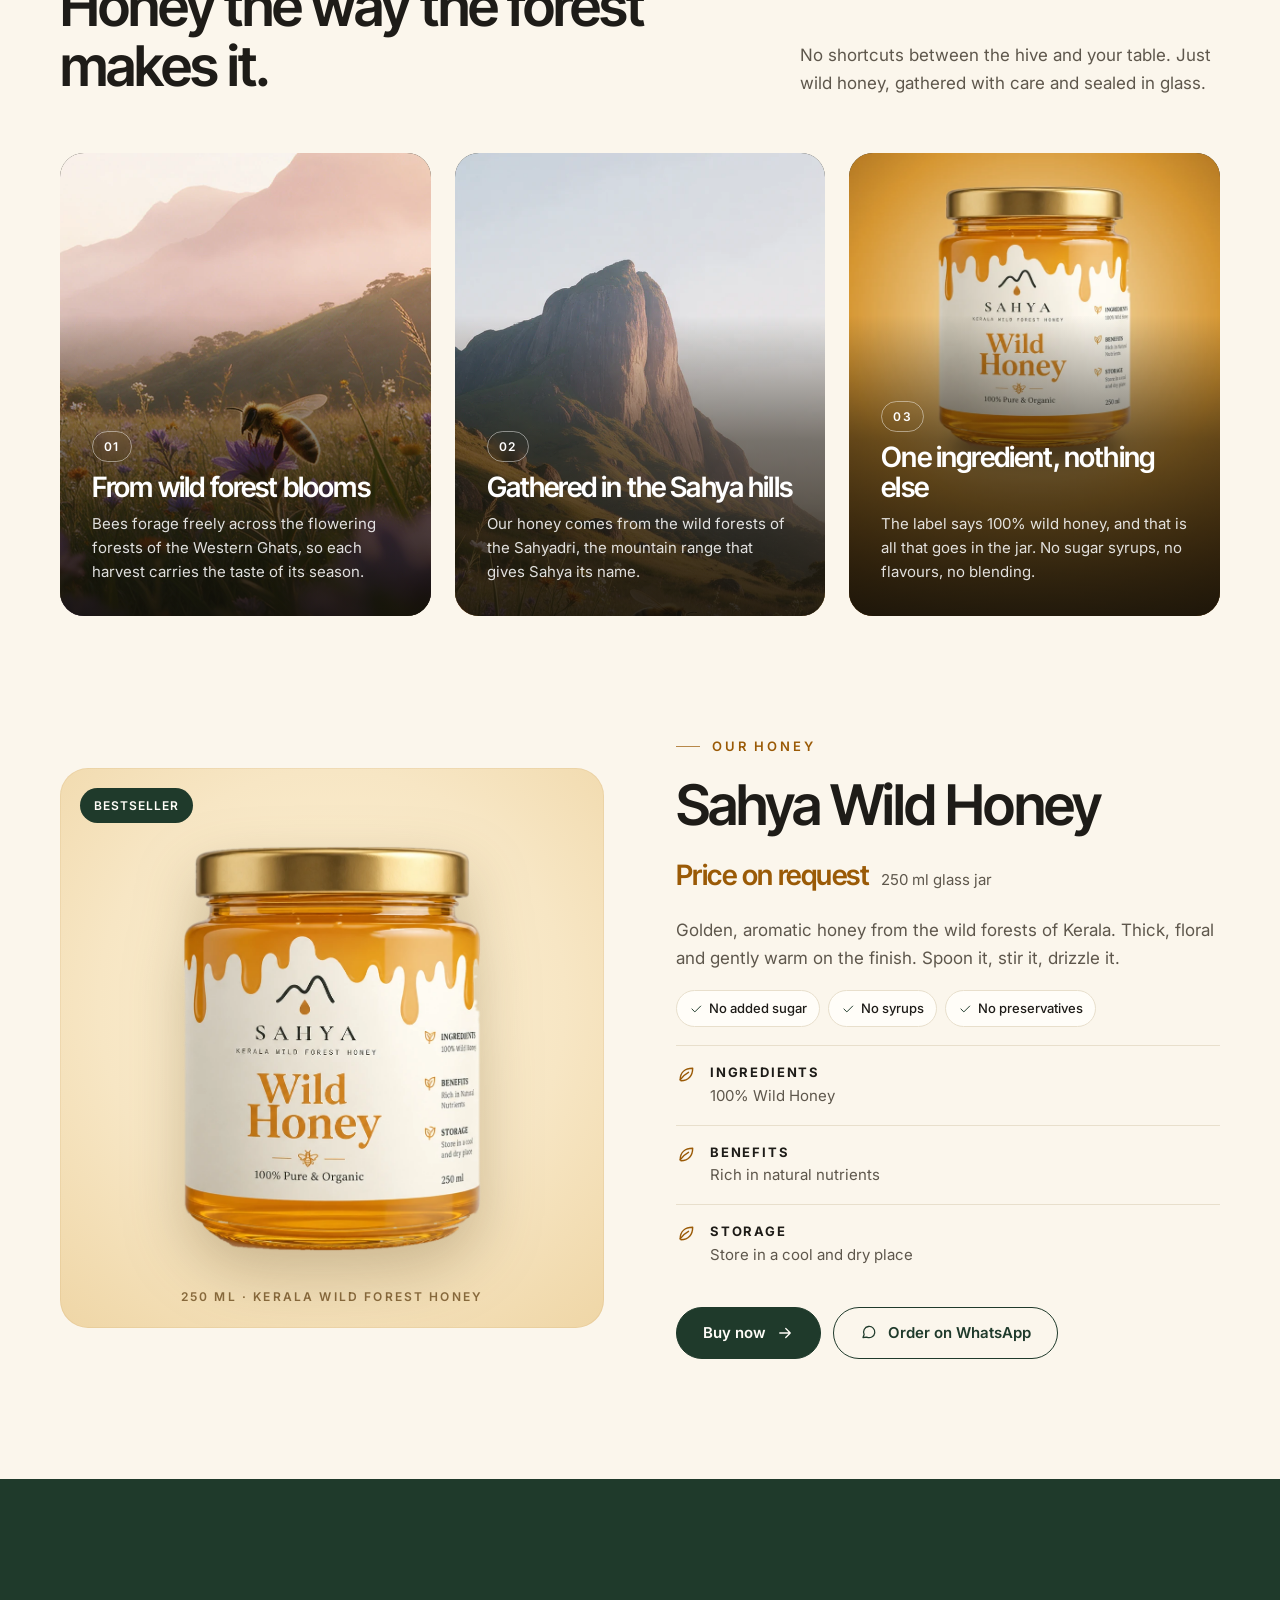
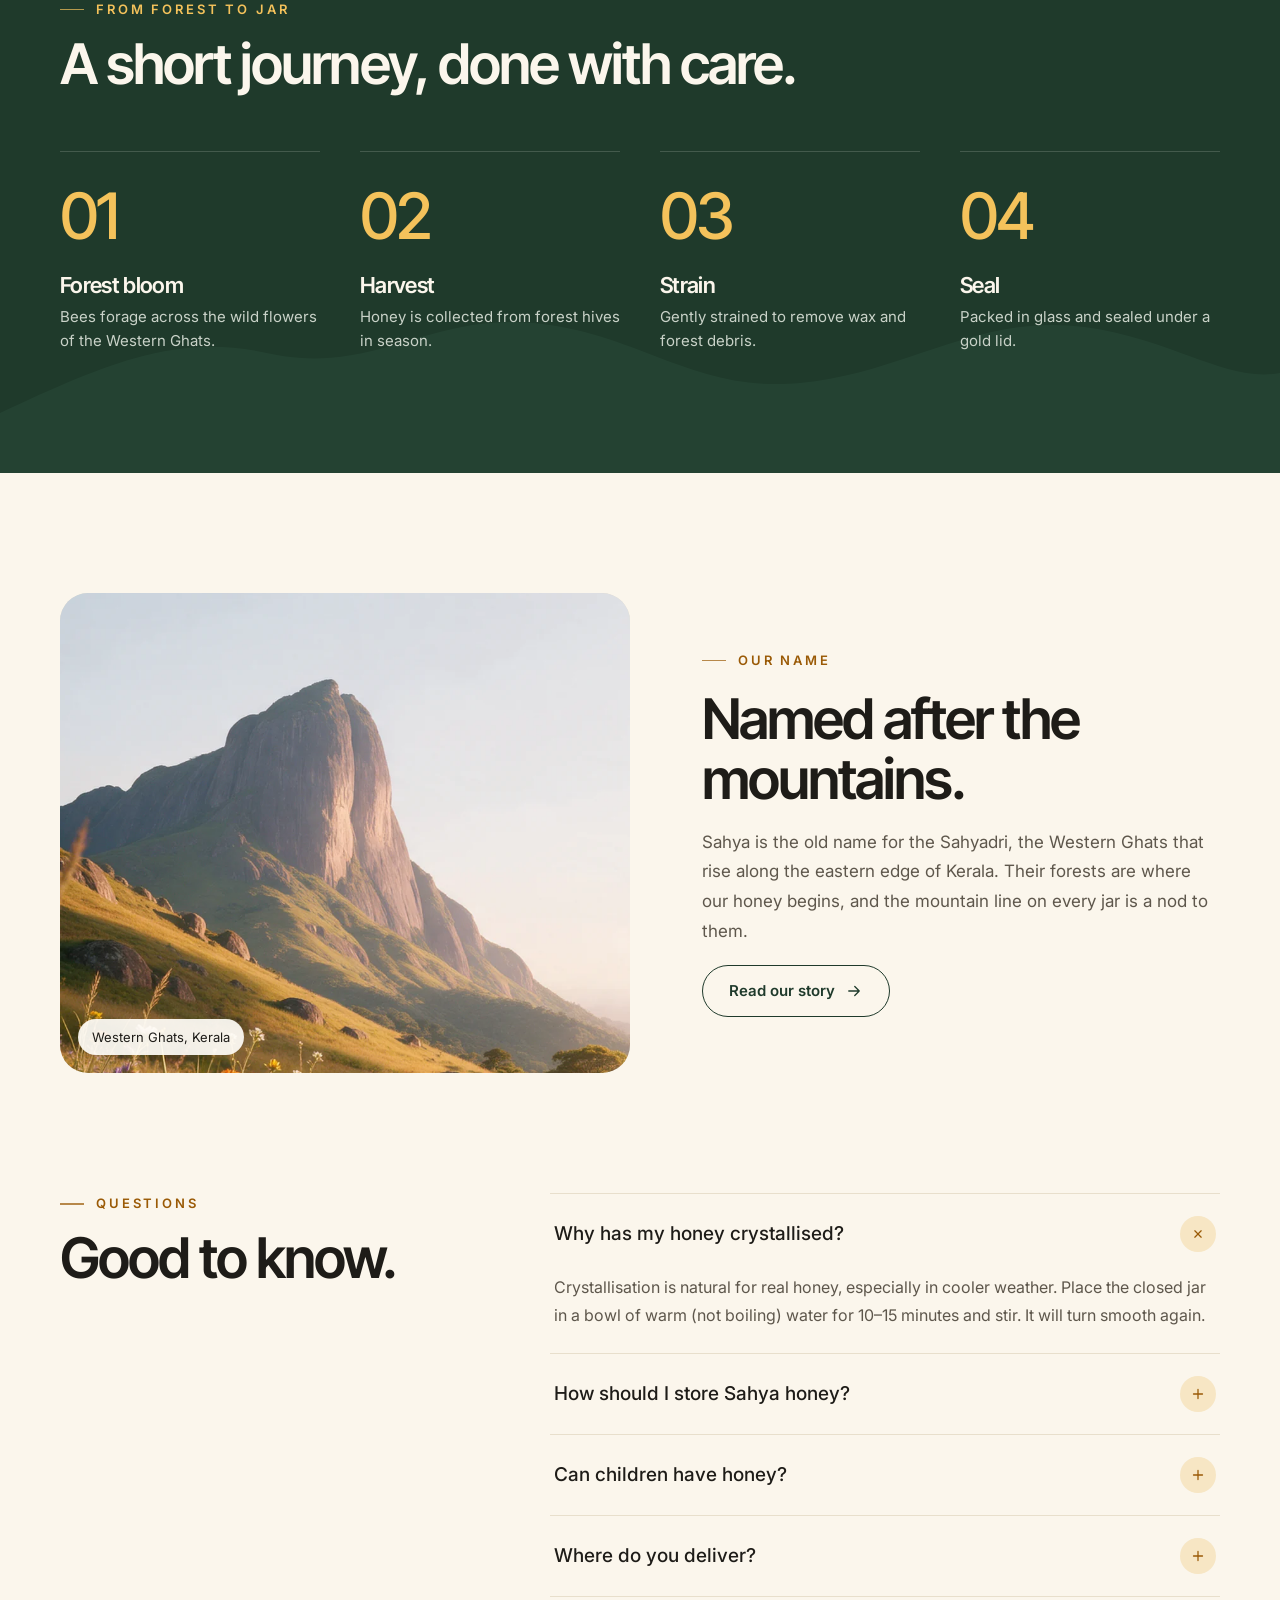
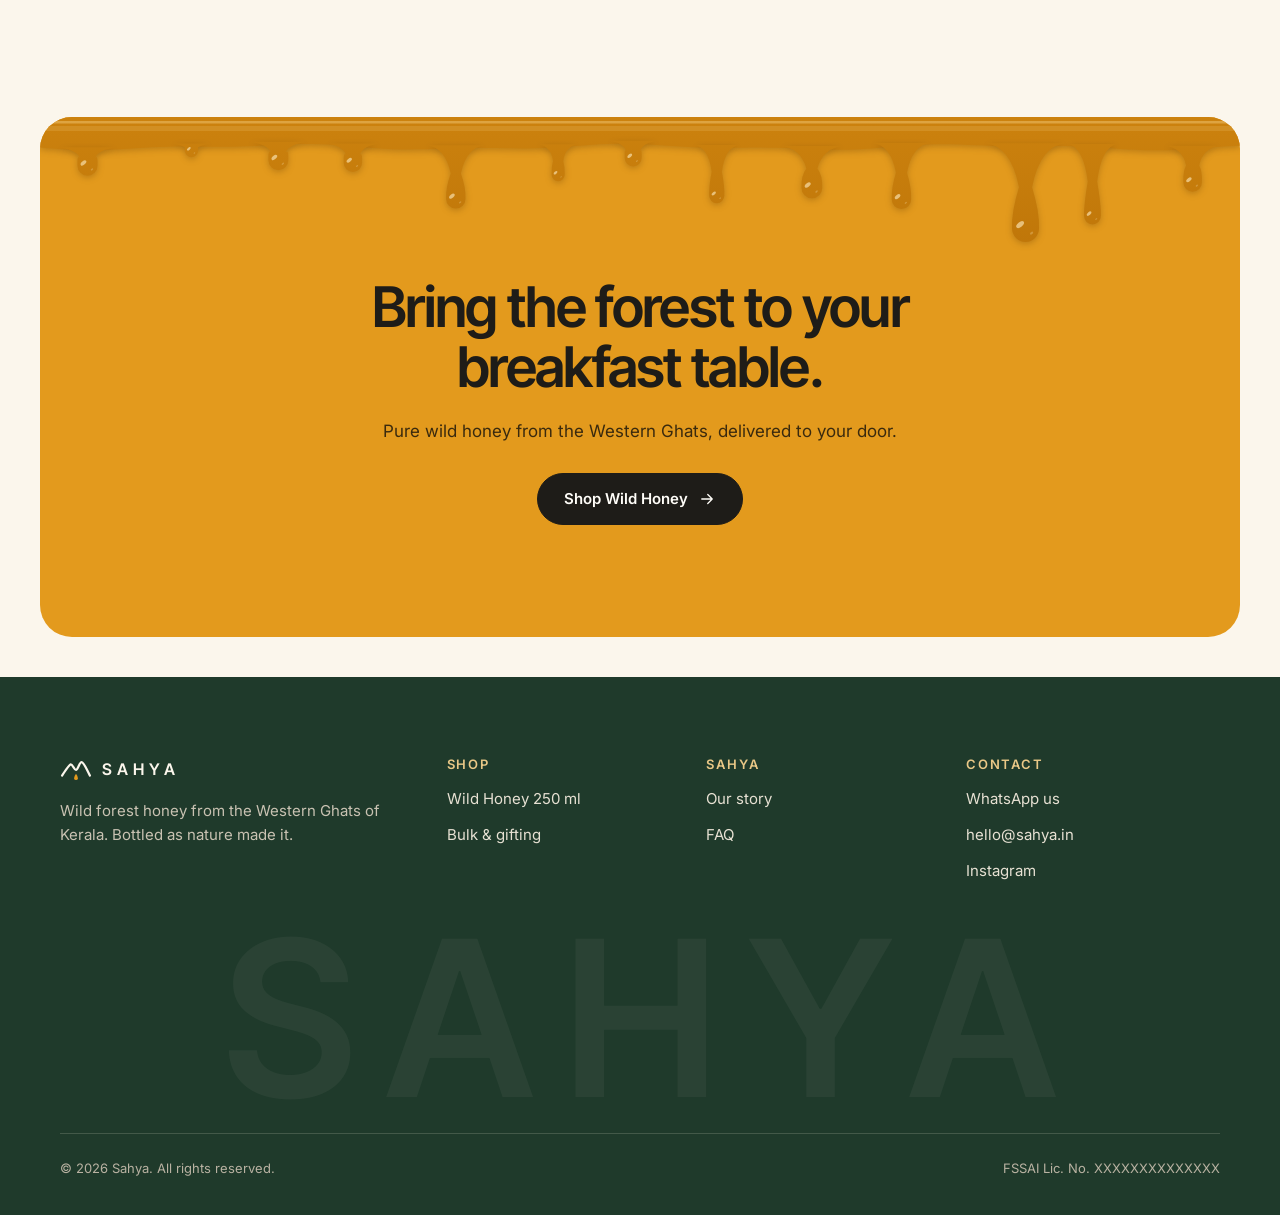
==== commit 7dc8ac90: "Version CSS/JS links so browsers load the latest styles after each update Co-Authored-By: Claude Opu" ====
--- a/index.html
+++ b/index.html
@@ -15,7 +15,7 @@
   <link rel="preconnect" href="https://fonts.googleapis.com">
   <link rel="preconnect" href="https://fonts.gstatic.com" crossorigin>
   <link rel="stylesheet" href="https://fonts.googleapis.com/css2?family=Inter+Tight:wght@500;600;700&amp;family=Inter:wght@400;500;600&amp;display=swap">
-  <link rel="stylesheet" href="assets/css/style.css">
+  <link rel="stylesheet" href="assets/css/style.css?v=202611191025">
 </head>
 <body>
 <svg width="0" height="0" style="position:absolute" aria-hidden="true"><symbol id="i-leaf" viewBox="0 0 24 24" fill="none" stroke="currentColor" stroke-width="1.7" stroke-linecap="round" stroke-linejoin="round"><path d="M5 19c0-9 6-14 15-14 0 9-5 15-14 15"/><path d="M5 19c3-4 6-7 10-9"/></symbol><symbol id="i-mountain" viewBox="0 0 24 24" fill="none" stroke="currentColor" stroke-width="1.7" stroke-linecap="round" stroke-linejoin="round"><path d="M3 19l6-10 4 6 3-4 5 8z"/></symbol><symbol id="i-drop" viewBox="0 0 24 24" fill="none" stroke="currentColor" stroke-width="1.7" stroke-linecap="round" stroke-linejoin="round"><path d="M12 3c3 5 6 8 6 12a6 6 0 0 1-12 0c0-4 3-7 6-12z"/></symbol><symbol id="i-jar" viewBox="0 0 24 24" fill="none" stroke="currentColor" stroke-width="1.7" stroke-linecap="round" stroke-linejoin="round"><rect x="6" y="7" width="12" height="14" rx="3"/><path d="M7 3h10v4H7z"/><path d="M6 12h12"/></symbol><symbol id="i-bag" viewBox="0 0 24 24" fill="none" stroke="currentColor" stroke-width="1.7" stroke-linecap="round" stroke-linejoin="round"><path d="M5 8h14l-1 12H6z"/><path d="M9 8V6a3 3 0 0 1 6 0v2"/></symbol><symbol id="i-menu" viewBox="0 0 24 24" fill="none" stroke="currentColor" stroke-width="1.7" stroke-linecap="round" stroke-linejoin="round"><path d="M4 7h16M4 12h16M4 17h16"/></symbol><symbol id="i-close" viewBox="0 0 24 24" fill="none" stroke="currentColor" stroke-width="1.7" stroke-linecap="round" stroke-linejoin="round"><path d="M6 6l12 12M18 6L6 18"/></symbol><symbol id="i-chat" viewBox="0 0 24 24" fill="none" stroke="currentColor" stroke-width="1.7" stroke-linecap="round" stroke-linejoin="round"><path d="M4 18l1.5-4A7.5 7.5 0 1 1 9 17.5z"/></symbol><symbol id="i-truck" viewBox="0 0 24 24" fill="none" stroke="currentColor" stroke-width="1.7" stroke-linecap="round" stroke-linejoin="round"><path d="M3 6h11v10H3zM14 10h4l3 3v3h-7"/><circle cx="7" cy="18" r="1.6"/><circle cx="17" cy="18" r="1.6"/></symbol><symbol id="i-sun" viewBox="0 0 24 24" fill="none" stroke="currentColor" stroke-width="1.7" stroke-linecap="round" stroke-linejoin="round"><circle cx="12" cy="12" r="4"/><path d="M12 2v2M12 20v2M2 12h2M20 12h2M5 5l1.4 1.4M17.6 17.6L19 19M5 19l1.4-1.4M17.6 6.4L19 5"/></symbol><symbol id="i-shield" viewBox="0 0 24 24" fill="none" stroke="currentColor" stroke-width="1.7" stroke-linecap="round" stroke-linejoin="round"><path d="M12 3l7 3v6c0 4-3 7-7 9-4-2-7-5-7-9V6z"/><path d="M9 12l2 2 4-4"/></symbol><symbol id="i-heart" viewBox="0 0 24 24" fill="none" stroke="currentColor" stroke-width="1.7" stroke-linecap="round" stroke-linejoin="round"><path d="M12 20s-7-4.5-7-10a4 4 0 0 1 7-2.5A4 4 0 0 1 19 10c0 5.5-7 10-7 10z"/></symbol><symbol id="i-arrow" viewBox="0 0 24 24" fill="none" stroke="currentColor" stroke-width="1.7" stroke-linecap="round" stroke-linejoin="round"><path d="M5 12h14M13 6l6 6-6 6"/></symbol><symbol id="i-down" viewBox="0 0 24 24" fill="none" stroke="currentColor" stroke-width="1.7" stroke-linecap="round" stroke-linejoin="round"><path d="M12 5v14M6 13l6 6 6-6"/></symbol><symbol id="i-minus" viewBox="0 0 24 24" fill="none" stroke="currentColor" stroke-width="1.7" stroke-linecap="round" stroke-linejoin="round"><path d="M6 12h12"/></symbol><symbol id="i-plus" viewBox="0 0 24 24" fill="none" stroke="currentColor" stroke-width="1.7" stroke-linecap="round" stroke-linejoin="round"><path d="M12 6v12M6 12h12"/></symbol><symbol id="i-spoon" viewBox="0 0 24 24" fill="none" stroke="currentColor" stroke-width="1.7" stroke-linecap="round" stroke-linejoin="round"><ellipse cx="12" cy="7" rx="4" ry="5"/><path d="M12 12v9"/></symbol><symbol id="i-cup" viewBox="0 0 24 24" fill="none" stroke="currentColor" stroke-width="1.7" stroke-linecap="round" stroke-linejoin="round"><path d="M5 9h11v5a5 5 0 0 1-5 5h-1a5 5 0 0 1-5-5z"/><path d="M16 11h2a2 2 0 0 1 0 4h-2"/></symbol><symbol id="i-info" viewBox="0 0 24 24" fill="none" stroke="currentColor" stroke-width="1.7" stroke-linecap="round" stroke-linejoin="round"><circle cx="12" cy="12" r="9"/><path d="M12 11v5M12 8h.01"/></symbol><symbol id="i-check" viewBox="0 0 24 24" fill="none" stroke="currentColor" stroke-width="1.7" stroke-linecap="round" stroke-linejoin="round"><path d="M5 12l5 5L20 7"/></symbol></svg>
@@ -186,6 +186,6 @@
 </footer>
 
 <div class="toast" role="status" aria-live="polite"><svg aria-hidden="true"><use href="#i-check"/></svg><span class="toast__text"></span></div>
-<script src="assets/js/main.js" defer></script>
+<script src="assets/js/main.js?v=202611191025" defer></script>
 </body>
 </html>
--- a/assets/css/style.css
+++ b/assets/css/style.css
@@ -417,9 +417,17 @@
 .cta__honey { position: absolute; inset: 0; width: 100%; height: 100%; pointer-events: none; }
 html:not(.no-js) .cta__drips { display: none; }
 .no-js .cta__honey { display: none; }
-.cta__video { position: absolute; inset: 0; width: 100%; height: 100%; object-fit: cover; opacity: 0; transition: opacity 1.2s ease; }
+.cta__video { position: absolute; inset: 0; width: 100%; height: 100%; object-fit: cover; object-position: 50% 0; opacity: 0; transition: opacity 1.2s ease; }
 .cta__video.is-playing { opacity: 1; }
 .cta.has-video .cta__honey { display: none; }
+.cta.has-video { background: #DE8F11; }
+.cta__video { z-index: 0; }
+.cta::before {
+  content: ""; position: absolute; inset: 0; z-index: 1; pointer-events: none; opacity: 0; transition: opacity 1.2s ease;
+  background: radial-gradient(ellipse 46% 40% at 50% 62%, rgba(226, 150, 24, .82) 0%, rgba(226, 150, 24, .55) 45%, rgba(226, 150, 24, 0) 100%);
+}
+.cta.has-video::before { opacity: 1; }
+.cta h2, .cta p, .cta .btn { z-index: 2; }
 .cta h2 { position: relative; max-width: 760px; font-size: clamp(32px, 4.6vw, 56px); }
 .cta p { position: relative; max-width: 520px; font-size: 17px; color: #3A2A0E; }
 .cta .btn { position: relative; margin-top: 8px; }
@@ -549,24 +557,30 @@
 /* ---------- 18. Refined sections ---------- */
 /* Trust bar */
 .trust-wrap { padding: 40px 0 0; }
+/* Mobile: one row per item, icon beside the text, inside a soft card */
 .trust {
-  display: grid; grid-template-columns: repeat(2, minmax(0, 1fr));
-  border-top: 1px solid var(--line); border-bottom: 1px solid var(--line);
-}
-.trust__item { display: flex; flex-direction: column; gap: 12px; padding: 24px 16px 24px 0; }
-.trust__item:nth-child(2n) { padding-left: 16px; border-left: 1px solid var(--line); }
-.trust__item:nth-child(n+3) { border-top: 1px solid var(--line); }
-.trust__item > svg { width: 22px; height: 22px; color: var(--honey-deep); flex: none; }
+  display: grid; grid-template-columns: minmax(0, 1fr);
+  padding: 4px 18px; border-radius: 20px;
+  background: var(--paper); border: 1px solid var(--line);
+}
+.trust__item { display: flex; align-items: center; gap: 16px; padding: 16px 0; }
+.trust__item + .trust__item { border-top: 1px solid var(--line); }
+.trust__item > svg {
+  flex: none; width: 44px; height: 44px; padding: 11px; border-radius: 50%;
+  background: var(--honey-tint); color: var(--honey-deep);
+}
 .trust__item strong { display: block; font-size: 15px; font-weight: 600; letter-spacing: -0.01em; }
-.trust__item span { display: block; font-size: 14px; color: var(--muted); line-height: 1.45; margin-top: 2px; }
+.trust__item span { display: block; font-size: 14px; color: var(--muted); line-height: 1.45; margin-top: 1px; }
 @media (min-width: 900px) {
   .trust-wrap { padding-top: 56px; }
-  .trust { grid-template-columns: repeat(4, minmax(0, 1fr)); }
-  .trust__item { flex-direction: row; align-items: flex-start; gap: 16px; padding: 32px 28px; }
+  .trust {
+    grid-template-columns: repeat(4, minmax(0, 1fr)); padding: 0; border-radius: 0; background: none;
+    border: 0; border-top: 1px solid var(--line); border-bottom: 1px solid var(--line);
+  }
+  .trust__item { align-items: flex-start; gap: 16px; padding: 32px 28px; }
   .trust__item:first-child { padding-left: 0; }
-  .trust__item + .trust__item { border-left: 1px solid var(--line); }
-  .trust__item:nth-child(n+3) { border-top: 0; }
-  .trust__item > svg { margin-top: 2px; }
+  .trust__item + .trust__item { border-top: 0; border-left: 1px solid var(--line); }
+  .trust__item > svg { width: 22px; height: 22px; padding: 0; border-radius: 0; background: none; margin-top: 2px; }
 }
 
 /* Editorial statement */
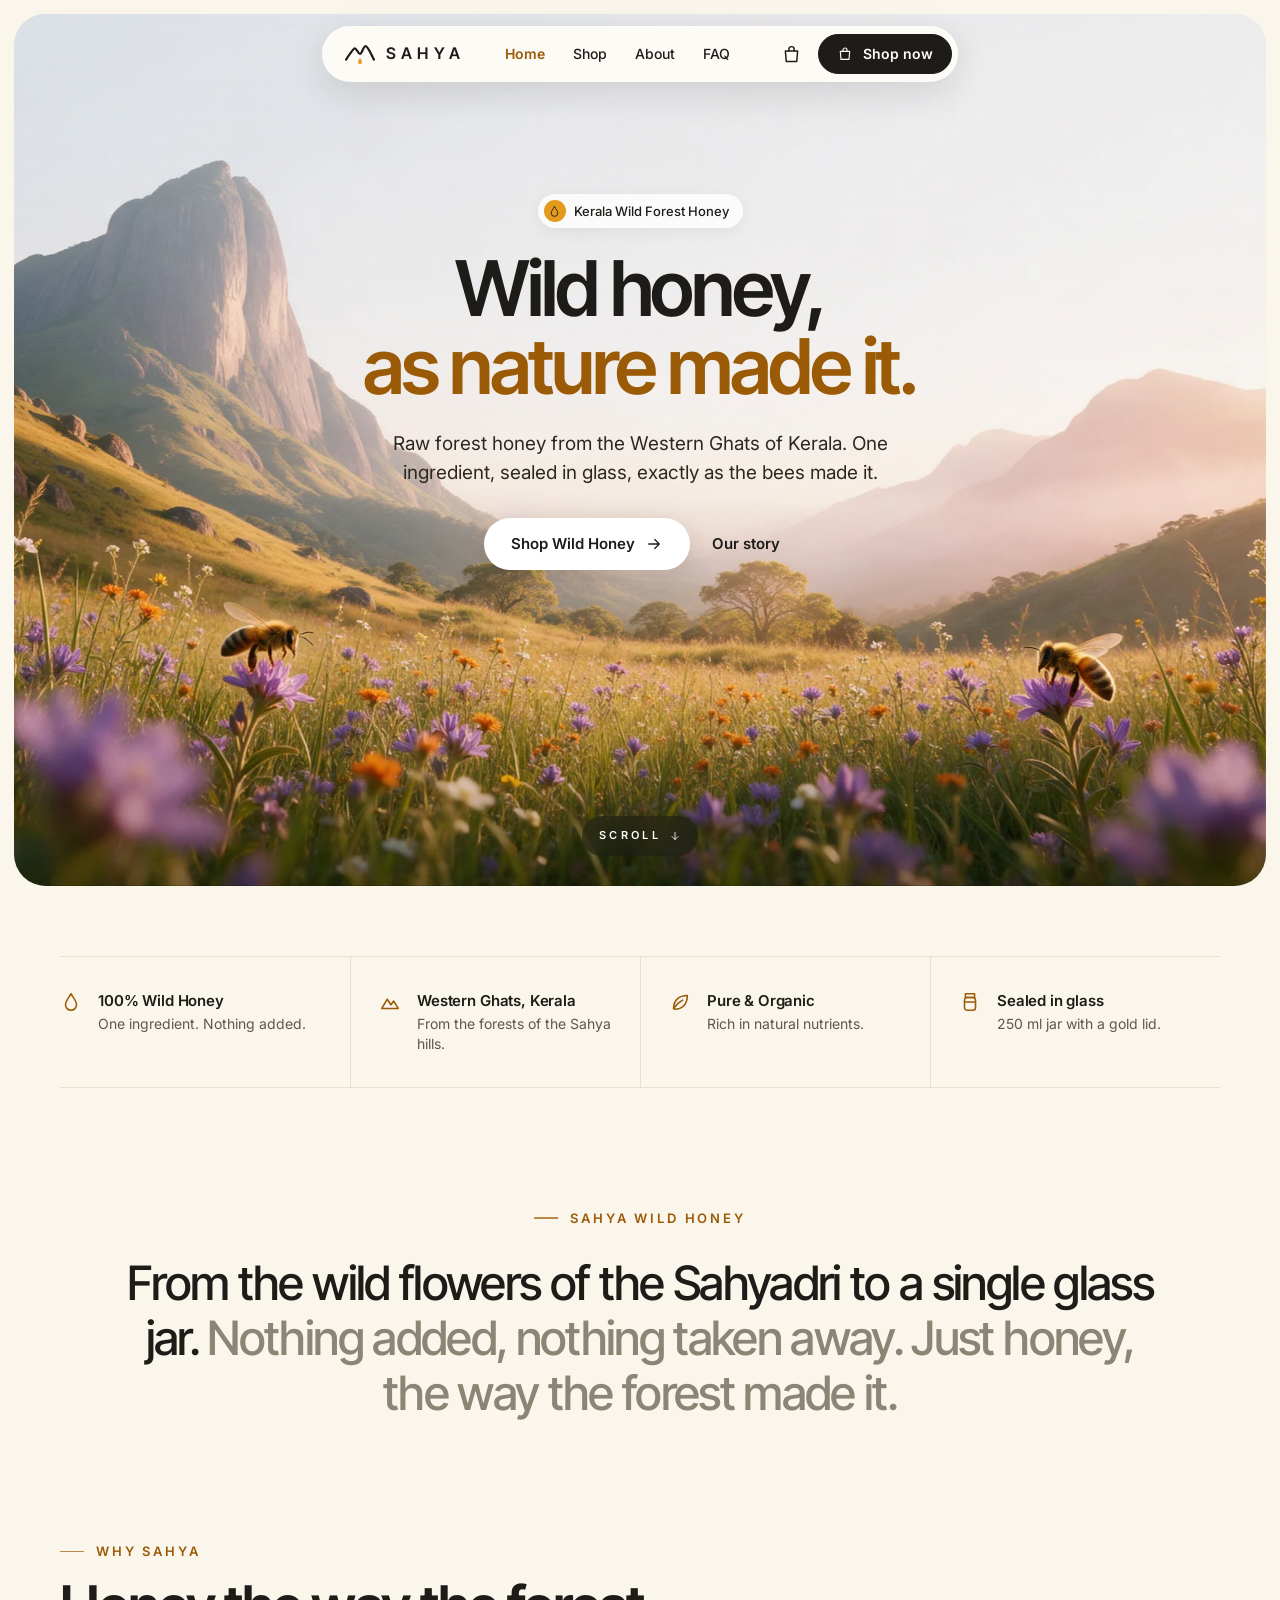
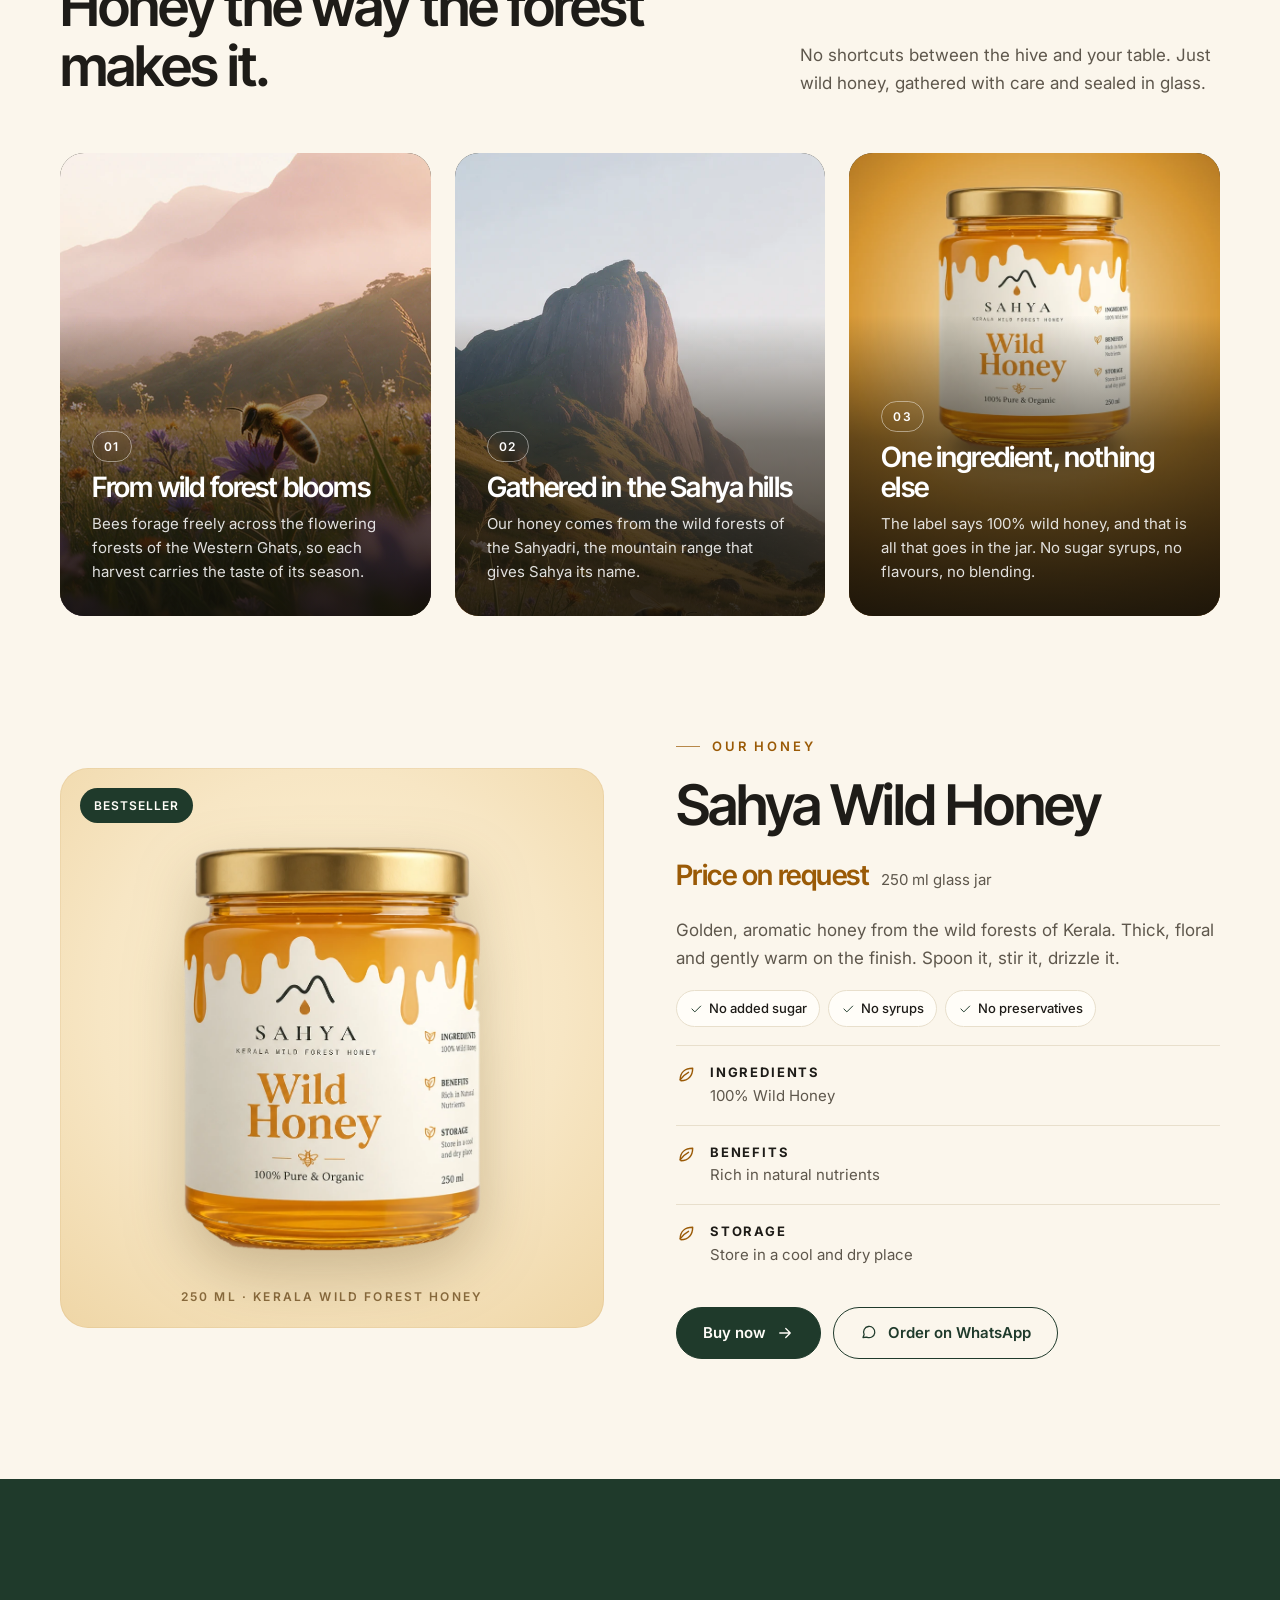
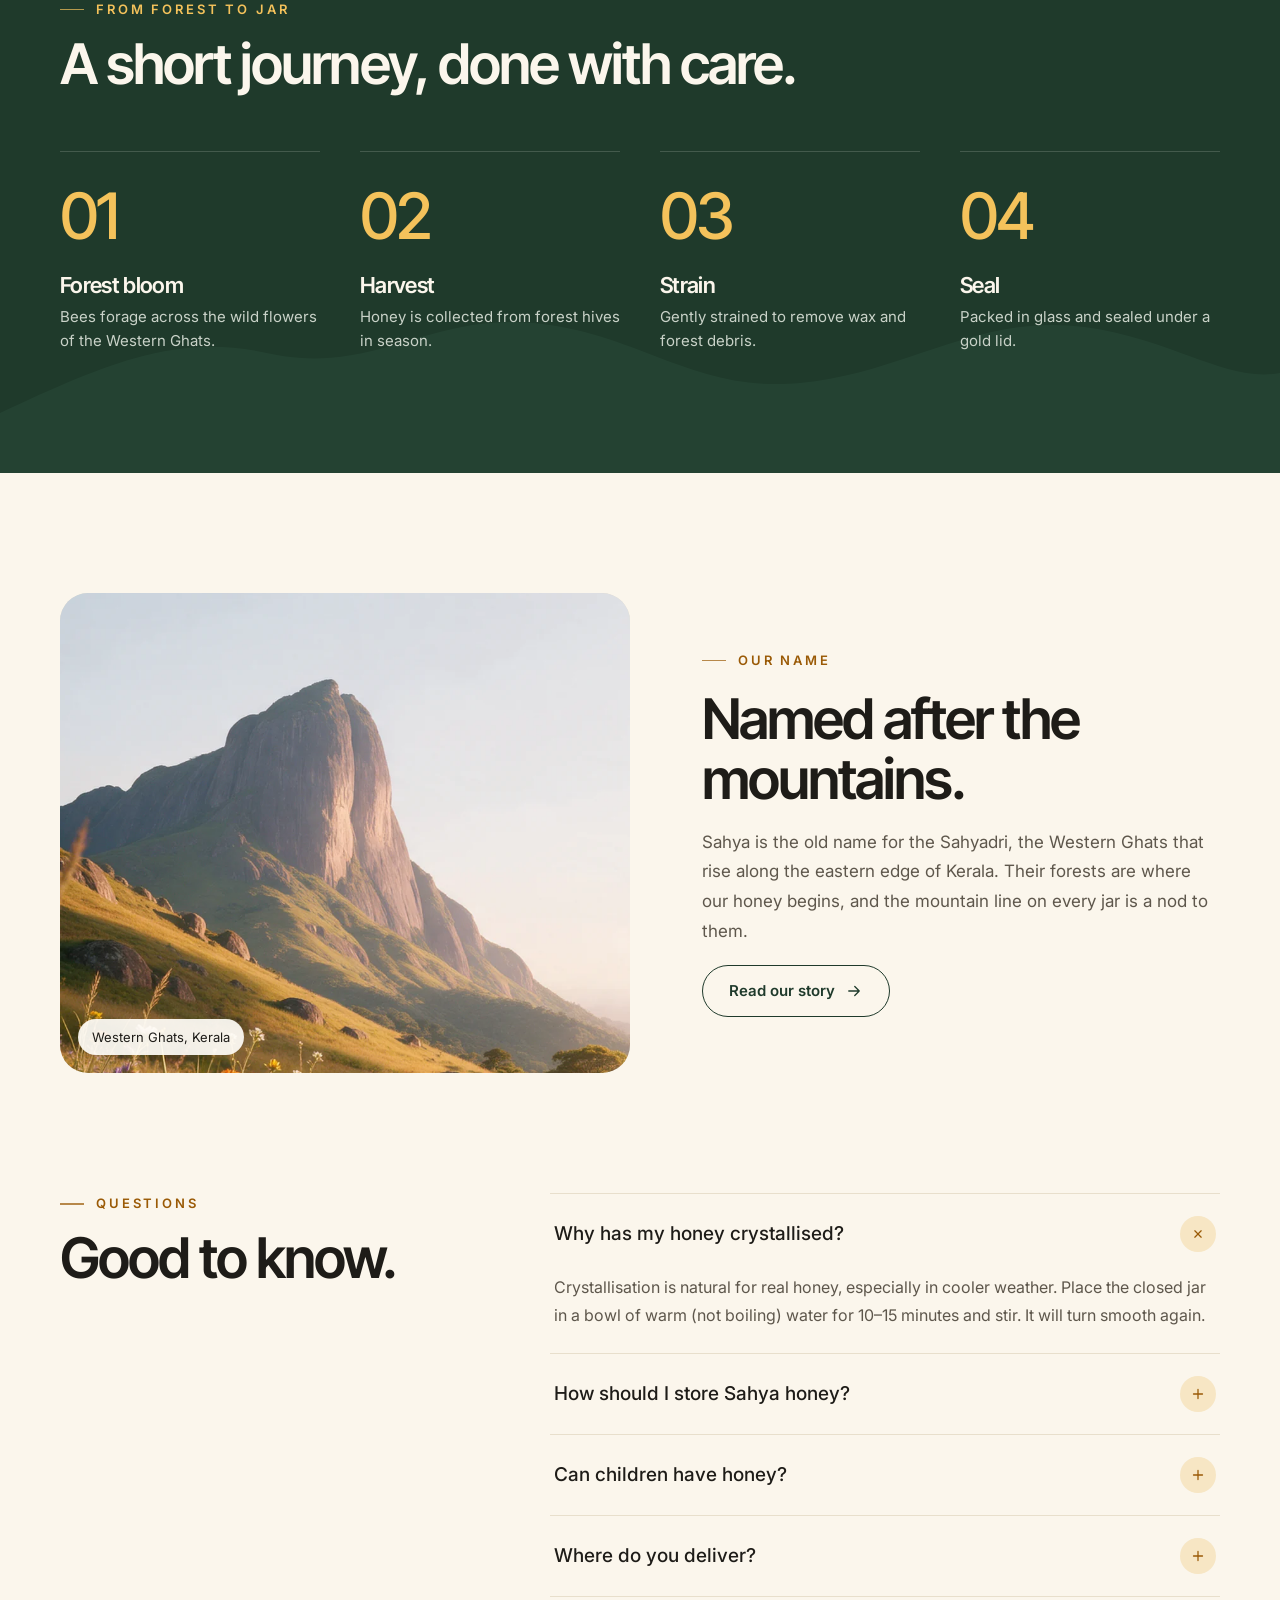
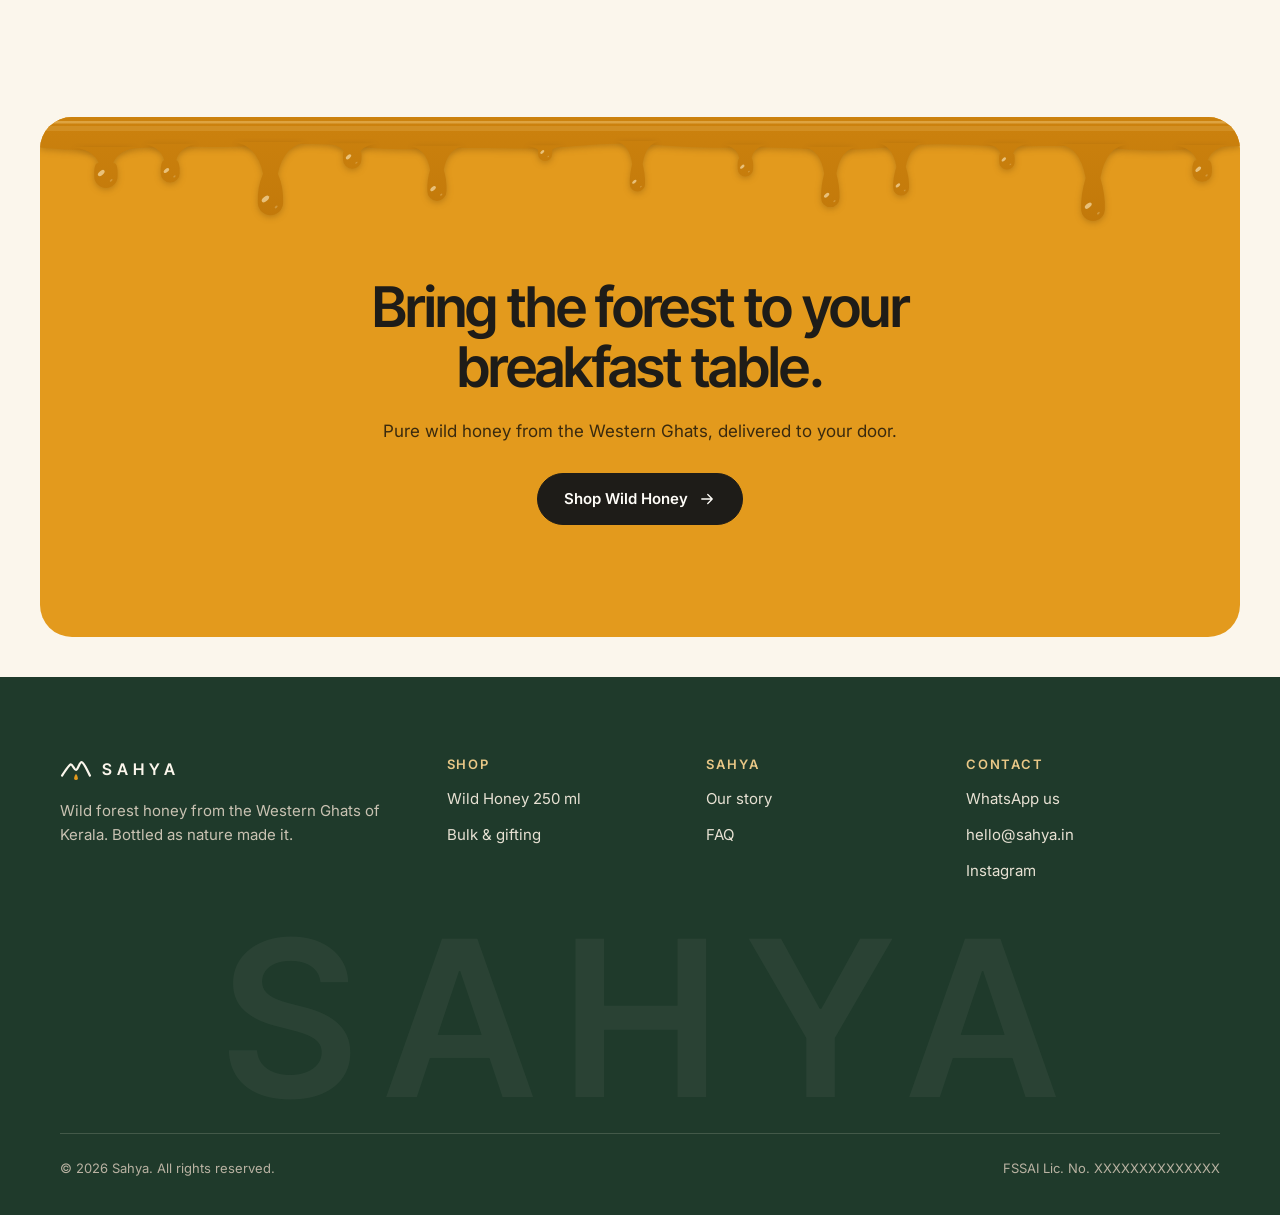
==== commit 46525b60: "Product page: bundle offer cards and "See it in real life" videos - Bundle & save: 1 / 2 / 3 jar car" ====
--- a/index.html
+++ b/index.html
@@ -15,10 +15,10 @@
   <link rel="preconnect" href="https://fonts.googleapis.com">
   <link rel="preconnect" href="https://fonts.gstatic.com" crossorigin>
   <link rel="stylesheet" href="https://fonts.googleapis.com/css2?family=Inter+Tight:wght@500;600;700&amp;family=Inter:wght@400;500;600&amp;display=swap">
-  <link rel="stylesheet" href="assets/css/style.css?v=202611191025">
+  <link rel="stylesheet" href="assets/css/style.css?v=202611191047">
 </head>
 <body>
-<svg width="0" height="0" style="position:absolute" aria-hidden="true"><symbol id="i-leaf" viewBox="0 0 24 24" fill="none" stroke="currentColor" stroke-width="1.7" stroke-linecap="round" stroke-linejoin="round"><path d="M5 19c0-9 6-14 15-14 0 9-5 15-14 15"/><path d="M5 19c3-4 6-7 10-9"/></symbol><symbol id="i-mountain" viewBox="0 0 24 24" fill="none" stroke="currentColor" stroke-width="1.7" stroke-linecap="round" stroke-linejoin="round"><path d="M3 19l6-10 4 6 3-4 5 8z"/></symbol><symbol id="i-drop" viewBox="0 0 24 24" fill="none" stroke="currentColor" stroke-width="1.7" stroke-linecap="round" stroke-linejoin="round"><path d="M12 3c3 5 6 8 6 12a6 6 0 0 1-12 0c0-4 3-7 6-12z"/></symbol><symbol id="i-jar" viewBox="0 0 24 24" fill="none" stroke="currentColor" stroke-width="1.7" stroke-linecap="round" stroke-linejoin="round"><rect x="6" y="7" width="12" height="14" rx="3"/><path d="M7 3h10v4H7z"/><path d="M6 12h12"/></symbol><symbol id="i-bag" viewBox="0 0 24 24" fill="none" stroke="currentColor" stroke-width="1.7" stroke-linecap="round" stroke-linejoin="round"><path d="M5 8h14l-1 12H6z"/><path d="M9 8V6a3 3 0 0 1 6 0v2"/></symbol><symbol id="i-menu" viewBox="0 0 24 24" fill="none" stroke="currentColor" stroke-width="1.7" stroke-linecap="round" stroke-linejoin="round"><path d="M4 7h16M4 12h16M4 17h16"/></symbol><symbol id="i-close" viewBox="0 0 24 24" fill="none" stroke="currentColor" stroke-width="1.7" stroke-linecap="round" stroke-linejoin="round"><path d="M6 6l12 12M18 6L6 18"/></symbol><symbol id="i-chat" viewBox="0 0 24 24" fill="none" stroke="currentColor" stroke-width="1.7" stroke-linecap="round" stroke-linejoin="round"><path d="M4 18l1.5-4A7.5 7.5 0 1 1 9 17.5z"/></symbol><symbol id="i-truck" viewBox="0 0 24 24" fill="none" stroke="currentColor" stroke-width="1.7" stroke-linecap="round" stroke-linejoin="round"><path d="M3 6h11v10H3zM14 10h4l3 3v3h-7"/><circle cx="7" cy="18" r="1.6"/><circle cx="17" cy="18" r="1.6"/></symbol><symbol id="i-sun" viewBox="0 0 24 24" fill="none" stroke="currentColor" stroke-width="1.7" stroke-linecap="round" stroke-linejoin="round"><circle cx="12" cy="12" r="4"/><path d="M12 2v2M12 20v2M2 12h2M20 12h2M5 5l1.4 1.4M17.6 17.6L19 19M5 19l1.4-1.4M17.6 6.4L19 5"/></symbol><symbol id="i-shield" viewBox="0 0 24 24" fill="none" stroke="currentColor" stroke-width="1.7" stroke-linecap="round" stroke-linejoin="round"><path d="M12 3l7 3v6c0 4-3 7-7 9-4-2-7-5-7-9V6z"/><path d="M9 12l2 2 4-4"/></symbol><symbol id="i-heart" viewBox="0 0 24 24" fill="none" stroke="currentColor" stroke-width="1.7" stroke-linecap="round" stroke-linejoin="round"><path d="M12 20s-7-4.5-7-10a4 4 0 0 1 7-2.5A4 4 0 0 1 19 10c0 5.5-7 10-7 10z"/></symbol><symbol id="i-arrow" viewBox="0 0 24 24" fill="none" stroke="currentColor" stroke-width="1.7" stroke-linecap="round" stroke-linejoin="round"><path d="M5 12h14M13 6l6 6-6 6"/></symbol><symbol id="i-down" viewBox="0 0 24 24" fill="none" stroke="currentColor" stroke-width="1.7" stroke-linecap="round" stroke-linejoin="round"><path d="M12 5v14M6 13l6 6 6-6"/></symbol><symbol id="i-minus" viewBox="0 0 24 24" fill="none" stroke="currentColor" stroke-width="1.7" stroke-linecap="round" stroke-linejoin="round"><path d="M6 12h12"/></symbol><symbol id="i-plus" viewBox="0 0 24 24" fill="none" stroke="currentColor" stroke-width="1.7" stroke-linecap="round" stroke-linejoin="round"><path d="M12 6v12M6 12h12"/></symbol><symbol id="i-spoon" viewBox="0 0 24 24" fill="none" stroke="currentColor" stroke-width="1.7" stroke-linecap="round" stroke-linejoin="round"><ellipse cx="12" cy="7" rx="4" ry="5"/><path d="M12 12v9"/></symbol><symbol id="i-cup" viewBox="0 0 24 24" fill="none" stroke="currentColor" stroke-width="1.7" stroke-linecap="round" stroke-linejoin="round"><path d="M5 9h11v5a5 5 0 0 1-5 5h-1a5 5 0 0 1-5-5z"/><path d="M16 11h2a2 2 0 0 1 0 4h-2"/></symbol><symbol id="i-info" viewBox="0 0 24 24" fill="none" stroke="currentColor" stroke-width="1.7" stroke-linecap="round" stroke-linejoin="round"><circle cx="12" cy="12" r="9"/><path d="M12 11v5M12 8h.01"/></symbol><symbol id="i-check" viewBox="0 0 24 24" fill="none" stroke="currentColor" stroke-width="1.7" stroke-linecap="round" stroke-linejoin="round"><path d="M5 12l5 5L20 7"/></symbol></svg>
+<svg width="0" height="0" style="position:absolute" aria-hidden="true"><symbol id="i-leaf" viewBox="0 0 24 24" fill="none" stroke="currentColor" stroke-width="1.7" stroke-linecap="round" stroke-linejoin="round"><path d="M5 19c0-9 6-14 15-14 0 9-5 15-14 15"/><path d="M5 19c3-4 6-7 10-9"/></symbol><symbol id="i-mountain" viewBox="0 0 24 24" fill="none" stroke="currentColor" stroke-width="1.7" stroke-linecap="round" stroke-linejoin="round"><path d="M3 19l6-10 4 6 3-4 5 8z"/></symbol><symbol id="i-drop" viewBox="0 0 24 24" fill="none" stroke="currentColor" stroke-width="1.7" stroke-linecap="round" stroke-linejoin="round"><path d="M12 3c3 5 6 8 6 12a6 6 0 0 1-12 0c0-4 3-7 6-12z"/></symbol><symbol id="i-jar" viewBox="0 0 24 24" fill="none" stroke="currentColor" stroke-width="1.7" stroke-linecap="round" stroke-linejoin="round"><rect x="6" y="7" width="12" height="14" rx="3"/><path d="M7 3h10v4H7z"/><path d="M6 12h12"/></symbol><symbol id="i-bag" viewBox="0 0 24 24" fill="none" stroke="currentColor" stroke-width="1.7" stroke-linecap="round" stroke-linejoin="round"><path d="M5 8h14l-1 12H6z"/><path d="M9 8V6a3 3 0 0 1 6 0v2"/></symbol><symbol id="i-menu" viewBox="0 0 24 24" fill="none" stroke="currentColor" stroke-width="1.7" stroke-linecap="round" stroke-linejoin="round"><path d="M4 7h16M4 12h16M4 17h16"/></symbol><symbol id="i-close" viewBox="0 0 24 24" fill="none" stroke="currentColor" stroke-width="1.7" stroke-linecap="round" stroke-linejoin="round"><path d="M6 6l12 12M18 6L6 18"/></symbol><symbol id="i-chat" viewBox="0 0 24 24" fill="none" stroke="currentColor" stroke-width="1.7" stroke-linecap="round" stroke-linejoin="round"><path d="M4 18l1.5-4A7.5 7.5 0 1 1 9 17.5z"/></symbol><symbol id="i-truck" viewBox="0 0 24 24" fill="none" stroke="currentColor" stroke-width="1.7" stroke-linecap="round" stroke-linejoin="round"><path d="M3 6h11v10H3zM14 10h4l3 3v3h-7"/><circle cx="7" cy="18" r="1.6"/><circle cx="17" cy="18" r="1.6"/></symbol><symbol id="i-sun" viewBox="0 0 24 24" fill="none" stroke="currentColor" stroke-width="1.7" stroke-linecap="round" stroke-linejoin="round"><circle cx="12" cy="12" r="4"/><path d="M12 2v2M12 20v2M2 12h2M20 12h2M5 5l1.4 1.4M17.6 17.6L19 19M5 19l1.4-1.4M17.6 6.4L19 5"/></symbol><symbol id="i-shield" viewBox="0 0 24 24" fill="none" stroke="currentColor" stroke-width="1.7" stroke-linecap="round" stroke-linejoin="round"><path d="M12 3l7 3v6c0 4-3 7-7 9-4-2-7-5-7-9V6z"/><path d="M9 12l2 2 4-4"/></symbol><symbol id="i-heart" viewBox="0 0 24 24" fill="none" stroke="currentColor" stroke-width="1.7" stroke-linecap="round" stroke-linejoin="round"><path d="M12 20s-7-4.5-7-10a4 4 0 0 1 7-2.5A4 4 0 0 1 19 10c0 5.5-7 10-7 10z"/></symbol><symbol id="i-arrow" viewBox="0 0 24 24" fill="none" stroke="currentColor" stroke-width="1.7" stroke-linecap="round" stroke-linejoin="round"><path d="M5 12h14M13 6l6 6-6 6"/></symbol><symbol id="i-down" viewBox="0 0 24 24" fill="none" stroke="currentColor" stroke-width="1.7" stroke-linecap="round" stroke-linejoin="round"><path d="M12 5v14M6 13l6 6 6-6"/></symbol><symbol id="i-minus" viewBox="0 0 24 24" fill="none" stroke="currentColor" stroke-width="1.7" stroke-linecap="round" stroke-linejoin="round"><path d="M6 12h12"/></symbol><symbol id="i-plus" viewBox="0 0 24 24" fill="none" stroke="currentColor" stroke-width="1.7" stroke-linecap="round" stroke-linejoin="round"><path d="M12 6v12M6 12h12"/></symbol><symbol id="i-spoon" viewBox="0 0 24 24" fill="none" stroke="currentColor" stroke-width="1.7" stroke-linecap="round" stroke-linejoin="round"><ellipse cx="12" cy="7" rx="4" ry="5"/><path d="M12 12v9"/></symbol><symbol id="i-cup" viewBox="0 0 24 24" fill="none" stroke="currentColor" stroke-width="1.7" stroke-linecap="round" stroke-linejoin="round"><path d="M5 9h11v5a5 5 0 0 1-5 5h-1a5 5 0 0 1-5-5z"/><path d="M16 11h2a2 2 0 0 1 0 4h-2"/></symbol><symbol id="i-info" viewBox="0 0 24 24" fill="none" stroke="currentColor" stroke-width="1.7" stroke-linecap="round" stroke-linejoin="round"><circle cx="12" cy="12" r="9"/><path d="M12 11v5M12 8h.01"/></symbol><symbol id="i-check" viewBox="0 0 24 24" fill="none" stroke="currentColor" stroke-width="1.7" stroke-linecap="round" stroke-linejoin="round"><path d="M5 12l5 5L20 7"/></symbol><symbol id="i-instagram" viewBox="0 0 24 24" fill="none" stroke="currentColor" stroke-width="1.7" stroke-linecap="round" stroke-linejoin="round"><rect x="3.5" y="3.5" width="17" height="17" rx="5"/><circle cx="12" cy="12" r="4"/><circle cx="17.2" cy="6.8" r=".8" fill="currentColor"/></symbol><symbol id="i-chev-left" viewBox="0 0 24 24" fill="none" stroke="currentColor" stroke-width="1.7" stroke-linecap="round" stroke-linejoin="round"><path d="M15 5l-7 7 7 7"/></symbol><symbol id="i-chev-right" viewBox="0 0 24 24" fill="none" stroke="currentColor" stroke-width="1.7" stroke-linecap="round" stroke-linejoin="round"><path d="M9 5l7 7-7 7"/></symbol><symbol id="i-play" viewBox="0 0 24 24" fill="none" stroke="currentColor" stroke-width="1.7" stroke-linecap="round" stroke-linejoin="round"><path d="M8 5.5v13l11-6.5z" fill="currentColor"/></symbol><symbol id="i-gift" viewBox="0 0 24 24" fill="none" stroke="currentColor" stroke-width="1.7" stroke-linecap="round" stroke-linejoin="round"><rect x="4" y="9" width="16" height="11" rx="1.5"/><path d="M3 9h18M12 9v11M12 9c-2-4-6-4-6-1.5S10 9 12 9zM12 9c2-4 6-4 6-1.5S14 9 12 9z"/></symbol></svg>
 <a class="skip-link" href="#main">Skip to content</a>
 
 <header class="site-header">
@@ -186,6 +186,6 @@
 </footer>
 
 <div class="toast" role="status" aria-live="polite"><svg aria-hidden="true"><use href="#i-check"/></svg><span class="toast__text"></span></div>
-<script src="assets/js/main.js?v=202611191025" defer></script>
+<script src="assets/js/main.js?v=202611191047" defer></script>
 </body>
 </html>
--- a/assets/css/style.css
+++ b/assets/css/style.css
@@ -687,3 +687,135 @@
   *, *::before, *::after { animation: none !important; transition: none !important; scroll-behavior: auto !important; }
   .reveal { opacity: 1; transform: none; }
 }
+
+/* ---------- 19. Bundle offer (cards) ---------- */
+.bundle-group { border: 0; margin: 0; padding: 0; min-width: 0; }
+.bundle-group legend { padding: 0; }
+.bundles { display: grid; grid-template-columns: repeat(3, minmax(0, 1fr)); gap: 8px; padding-top: 12px; align-items: stretch; }
+.bundle {
+  position: relative; display: flex; flex-direction: column; align-items: center; text-align: center;
+  padding: 18px 6px 0; border-radius: 16px; cursor: pointer; overflow: visible;
+  border: 1.5px solid var(--line); background: var(--paper); color: var(--ink);
+  transition: border-color .2s, box-shadow .2s, transform .2s;
+}
+.bundle:hover { border-color: #CFC3A8; transform: translateY(-2px); }
+.bundle[aria-pressed="true"] { border: 2px solid var(--forest); box-shadow: 0 12px 30px rgba(31, 58, 43, .14); }
+.bundle__tag {
+  position: absolute; top: -12px; left: 50%; transform: translateX(-50%); white-space: nowrap;
+  padding: 4px 10px; border-radius: 8px; background: var(--forest); color: var(--paper);
+  font-size: 10px; font-weight: 700; letter-spacing: .08em; text-transform: uppercase;
+}
+.bundle__tag--soft { background: var(--honey-tint); color: var(--honey-deep); }
+.bundle[aria-pressed="true"] .bundle__tag--soft { background: var(--forest); color: var(--paper); }
+.bundle__name { font-family: var(--font-head); font-size: 17px; font-weight: 700; letter-spacing: .02em; line-height: 1.1; }
+.bundle__sub { font-size: 11px; color: var(--muted); margin-top: 3px; line-height: 1.3; min-height: 2.6em; }
+.bundle__img { width: 100%; max-width: 120px; height: 74px; object-fit: contain; margin: 6px 0 8px; }
+.bundle__total { font-family: var(--font-head); font-size: 20px; font-weight: 700; letter-spacing: -0.02em; line-height: 1.1; }
+.bundle__total s { display: block; font-family: var(--font-body); font-size: 11px; font-weight: 400; color: var(--muted); letter-spacing: 0; }
+.bundle__each { font-size: 11px; color: var(--muted); margin-top: 2px; }
+.bundle__save {
+  align-self: stretch; margin: 12px -1.5px -1.5px; padding: 7px 4px; border-radius: 0 0 15px 15px;
+  background: var(--cream); border-top: 1px solid var(--line);
+  font-size: 10px; font-weight: 700; letter-spacing: .06em; text-transform: uppercase; color: var(--muted);
+}
+.bundle[aria-pressed="true"] .bundle__save { margin: 12px -2px -2px; background: var(--forest); color: var(--paper); border-top-color: var(--forest); border-radius: 0 0 14px 14px; }
+@media (min-width: 480px) {
+  .bundles { gap: 12px; }
+  .bundle { padding-top: 22px; }
+  .bundle__name { font-size: 19px; }
+  .bundle__sub { font-size: 12px; min-height: 0; }
+  .bundle__img { height: 96px; max-width: 150px; }
+  .bundle__total { font-size: 26px; }
+  .bundle__each { font-size: 12px; }
+  .bundle__save { font-size: 11px; padding: 8px 4px; }
+  .bundle__tag { font-size: 11px; }
+}
+
+/* ---------- 20. "See it in real life" video strip + player ---------- */
+.reel-strip { display: flex; flex-direction: column; gap: 12px; }
+.reel-strip__head { display: flex; align-items: center; justify-content: space-between; gap: 12px; }
+.reel-strip__label { font-size: 12px; font-weight: 600; letter-spacing: .2em; text-transform: uppercase; color: var(--muted); }
+.reel-strip__nav { display: flex; align-items: center; gap: 6px; }
+.reel-strip__ig {
+  display: inline-flex; align-items: center; gap: 6px; margin-right: 6px;
+  font-size: 13px; font-weight: 500; color: var(--muted); text-decoration: none;
+}
+.reel-strip__ig svg { width: 15px; height: 15px; }
+.reel-strip__ig:hover { color: var(--ink); }
+.mini-arrow {
+  display: grid; place-items: center; width: 36px; height: 36px; border-radius: 50%; cursor: pointer;
+  border: 1px solid var(--line); background: var(--paper); color: var(--ink); transition: background .2s, opacity .2s;
+}
+.mini-arrow svg { width: 16px; height: 16px; }
+.mini-arrow:hover:not(:disabled) { background: var(--ink); border-color: var(--ink); color: var(--paper); }
+.mini-arrow:disabled { opacity: .35; cursor: default; }
+@media (max-width: 420px) { .reel-strip__ig { display: none; } .mini-arrow { width: 40px; height: 40px; } }
+
+.reel-strip__track {
+  list-style: none; margin: 0; padding: 0;
+  display: grid; grid-auto-flow: column; grid-auto-columns: calc((100% - 20px) / 3); gap: 10px;
+  overflow-x: auto; scroll-snap-type: x mandatory; scroll-behavior: smooth; scrollbar-width: none;
+}
+.reel-strip__track::-webkit-scrollbar { display: none; }
+.reel-strip__track li { scroll-snap-align: start; }
+.reel-thumb {
+  position: relative; display: block; width: 100%; aspect-ratio: 9 / 16; padding: 0; border: 0; cursor: pointer;
+  border-radius: 16px; overflow: hidden; background: #2A2418;
+}
+.reel-thumb img, .reel-thumb video { position: absolute; inset: 0; width: 100%; height: 100%; object-fit: cover; transition: transform .8s var(--ease); }
+.reel-thumb video { opacity: 0; transition: opacity .3s; }
+.reel-thumb.is-previewing video { opacity: 1; }
+.reel-thumb:hover img { transform: scale(1.04); }
+.reel-thumb__play {
+  position: absolute; top: 50%; left: 50%; transform: translate(-50%, -50%);
+  display: grid; place-items: center; width: 46px; height: 46px; border-radius: 50%;
+  background: rgba(255, 255, 255, .28); -webkit-backdrop-filter: blur(8px); backdrop-filter: blur(8px); color: #fff;
+  box-shadow: 0 4px 16px rgba(0, 0, 0, .15); transition: transform .25s var(--ease), background .25s;
+}
+.reel-thumb__play svg { width: 18px; height: 18px; margin-left: 2px; }
+.reel-thumb:hover .reel-thumb__play { transform: translate(-50%, -50%) scale(1.08); background: rgba(255, 255, 255, .4); }
+
+/* Pop-up player */
+.reel-modal {
+  width: min(420px, calc(100vw - 24px)); max-height: calc(100dvh - 24px); padding: 0; border: 0; border-radius: 26px;
+  background: var(--paper); color: var(--ink); box-shadow: 0 30px 80px rgba(0, 0, 0, .35); overflow: visible;
+}
+.reel-modal::backdrop { background: rgba(20, 18, 12, .72); -webkit-backdrop-filter: blur(6px); backdrop-filter: blur(6px); }
+.reel-modal__inner { position: relative; display: flex; flex-direction: column; gap: 12px; padding: 10px; }
+.reel-modal__media { position: relative; overflow: hidden; border-radius: 18px; background: #000; aspect-ratio: 9 / 16; max-height: calc(100dvh - 190px); margin: 0 auto; width: 100%; }
+.reel-modal__media video { width: 100%; height: 100%; object-fit: cover; display: block; }
+.reel__badge {
+  position: absolute; top: 12px; left: 12px; display: inline-flex; align-items: center; gap: 6px;
+  padding: 6px 10px; border-radius: 999px; background: rgba(0, 0, 0, .3);
+  -webkit-backdrop-filter: blur(10px); backdrop-filter: blur(10px); color: #fff; font-size: 12px; font-weight: 600;
+}
+.reel__badge svg { width: 14px; height: 14px; }
+.reel-modal__close {
+  position: absolute; z-index: 2; top: -14px; right: -14px; display: grid; place-items: center; width: 44px; height: 44px;
+  border-radius: 50%; border: 0; background: var(--paper); color: var(--ink); cursor: pointer; box-shadow: var(--shadow);
+}
+.reel-modal__close svg { width: 18px; height: 18px; }
+@media (max-width: 480px) { .reel-modal__close { top: 16px; right: 16px; } }
+.reel-modal__nav {
+  position: absolute; top: 50%; transform: translateY(-50%); display: grid; place-items: center; width: 44px; height: 44px;
+  border-radius: 50%; border: 0; cursor: pointer; background: rgba(255, 255, 255, .25); color: #fff;
+  -webkit-backdrop-filter: blur(8px); backdrop-filter: blur(8px);
+}
+.reel-modal__nav svg { width: 20px; height: 20px; }
+.reel-modal__nav--prev { left: 10px; }
+.reel-modal__nav--next { right: 10px; }
+.reel-modal__caption { padding: 0 6px; font-size: 15px; line-height: 1.5; color: var(--ink-soft); }
+.reel__product {
+  display: flex; align-items: center; gap: 10px; padding: 8px 8px 8px 10px;
+  border-radius: 16px; background: var(--cream); border: 1px solid var(--line);
+}
+.reel__product img { width: 30px; height: auto; flex: none; }
+.reel__product div { flex: 1; min-width: 0; }
+.reel__product strong { display: block; font-size: 14px; font-weight: 600; }
+.reel__product span { display: block; font-size: 12px; color: var(--honey-deep); font-weight: 600; }
+.reel__add {
+  flex: none; display: inline-flex; align-items: center; gap: 6px; height: 44px; padding: 0 16px; border-radius: 999px; cursor: pointer;
+  border: 0; background: var(--forest); color: var(--paper); font-size: 14px; font-weight: 600;
+}
+.reel__add svg { width: 16px; height: 16px; }
+.reel__add:hover { background: var(--forest-2); }
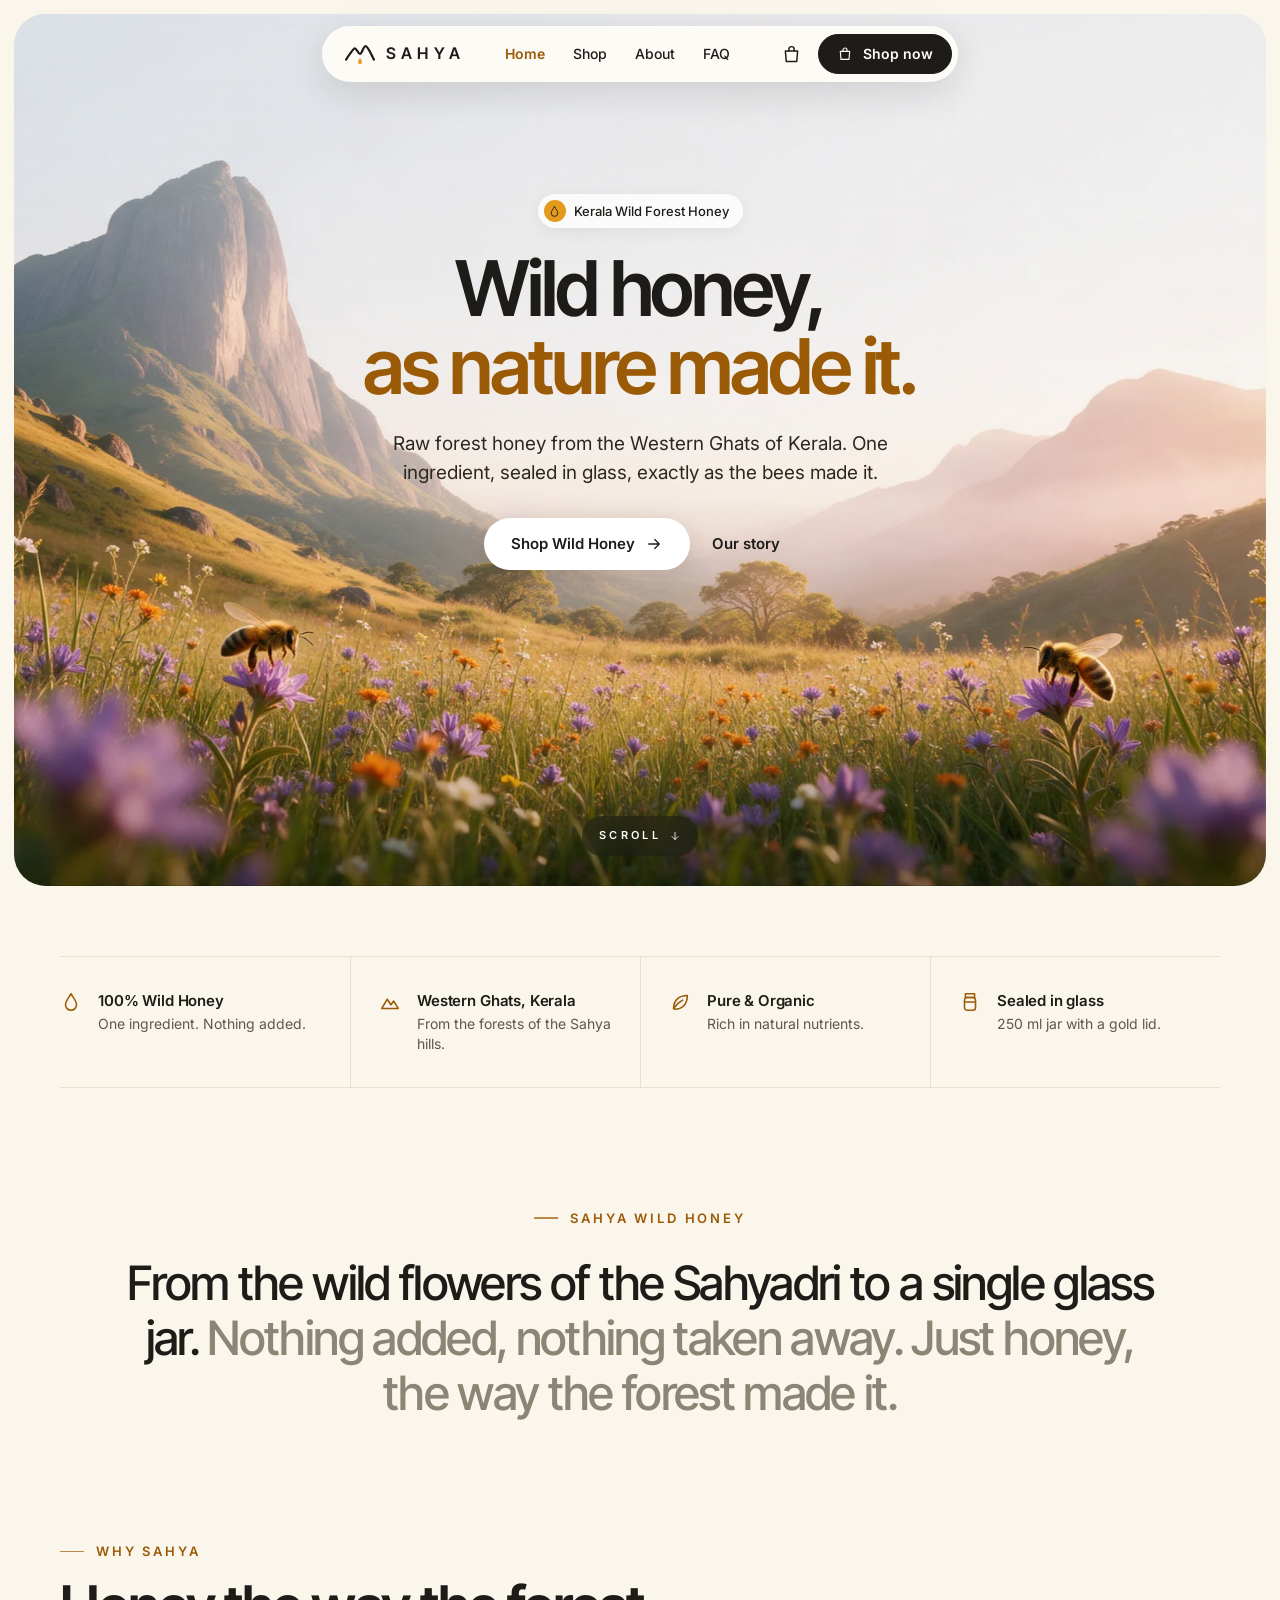
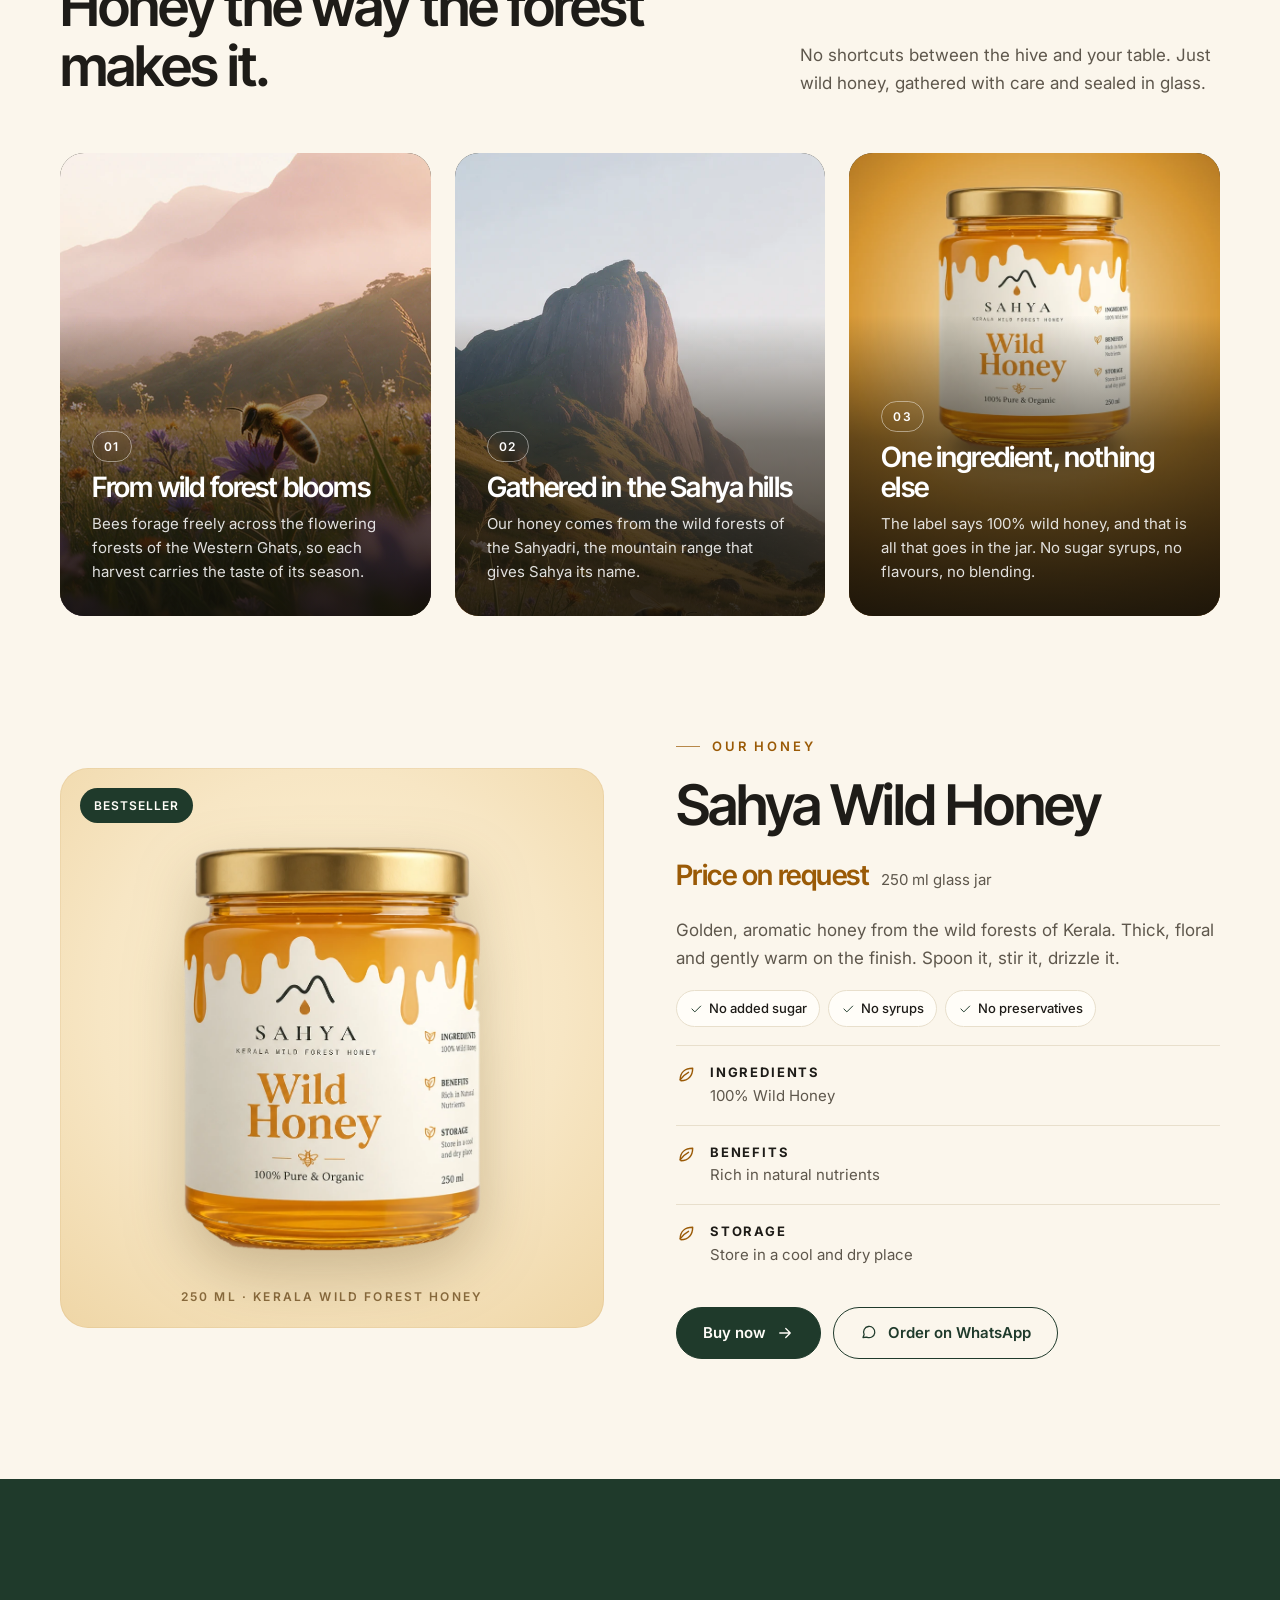
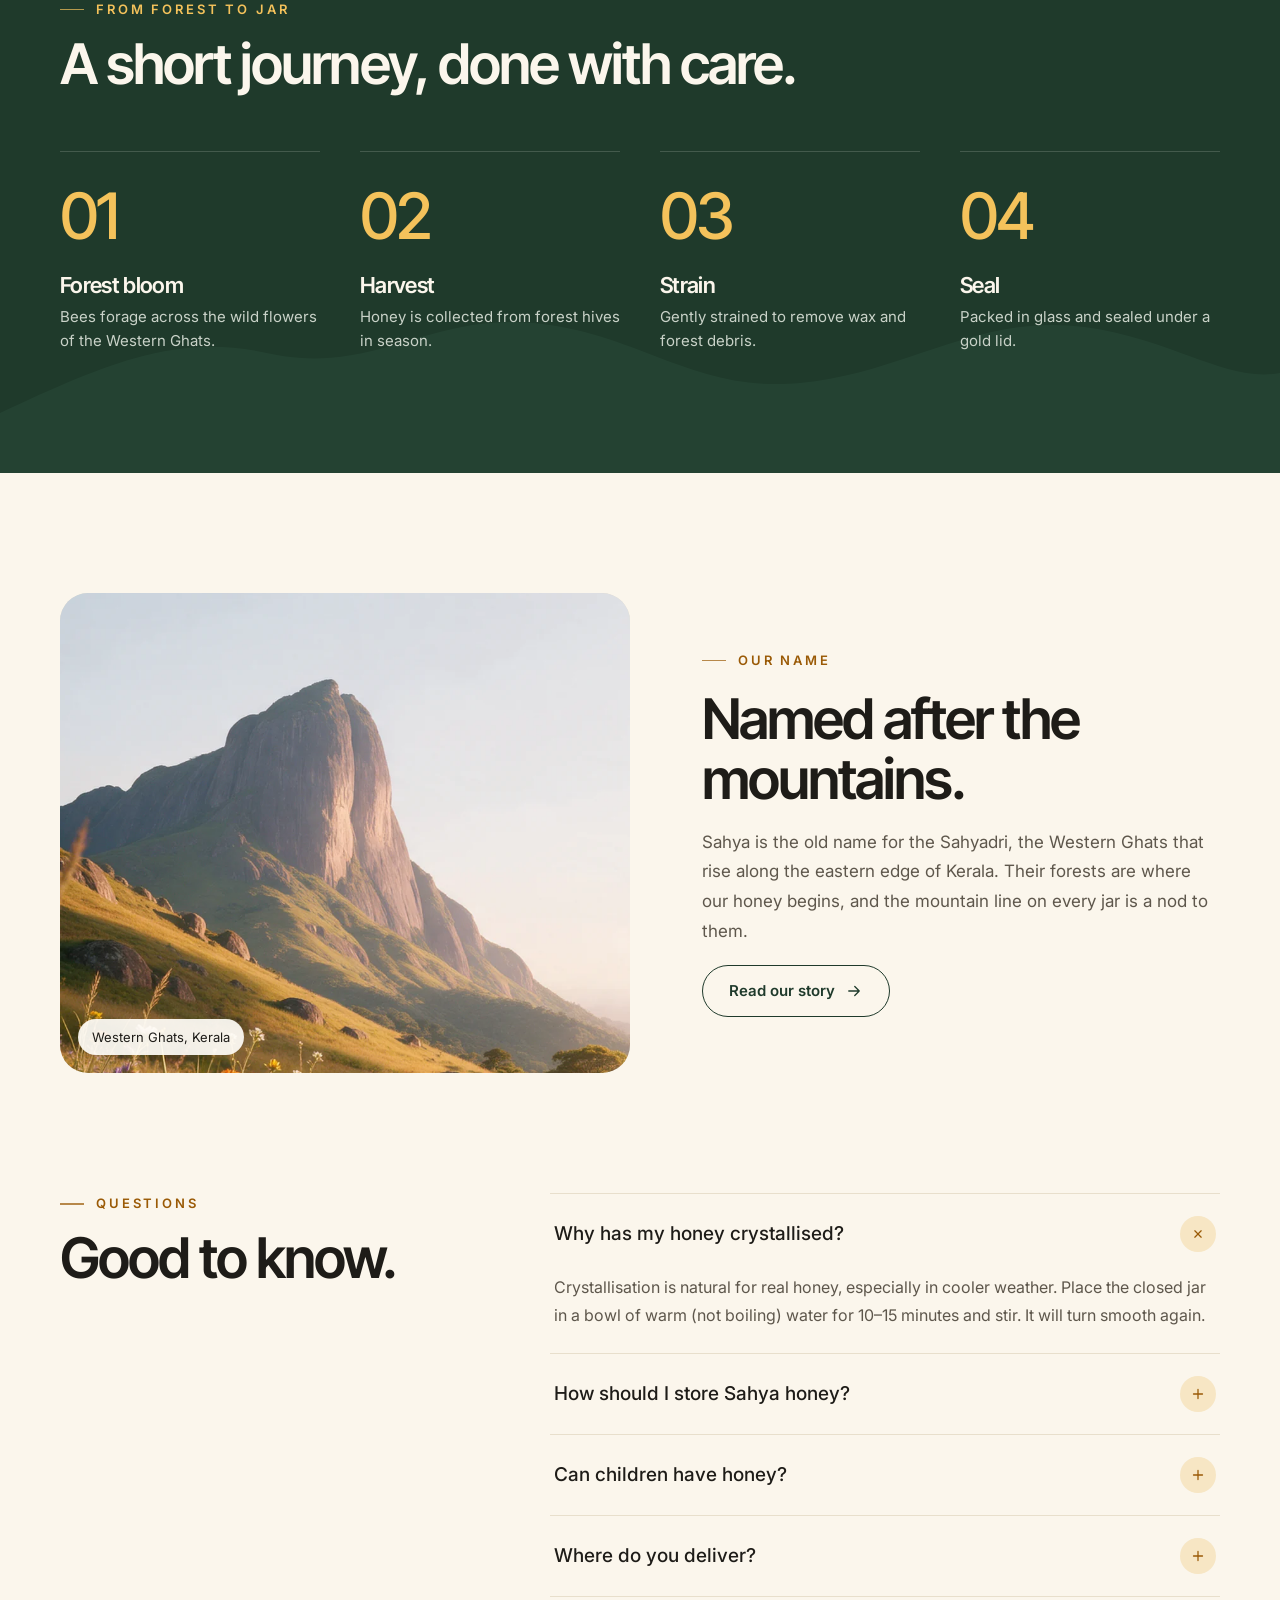
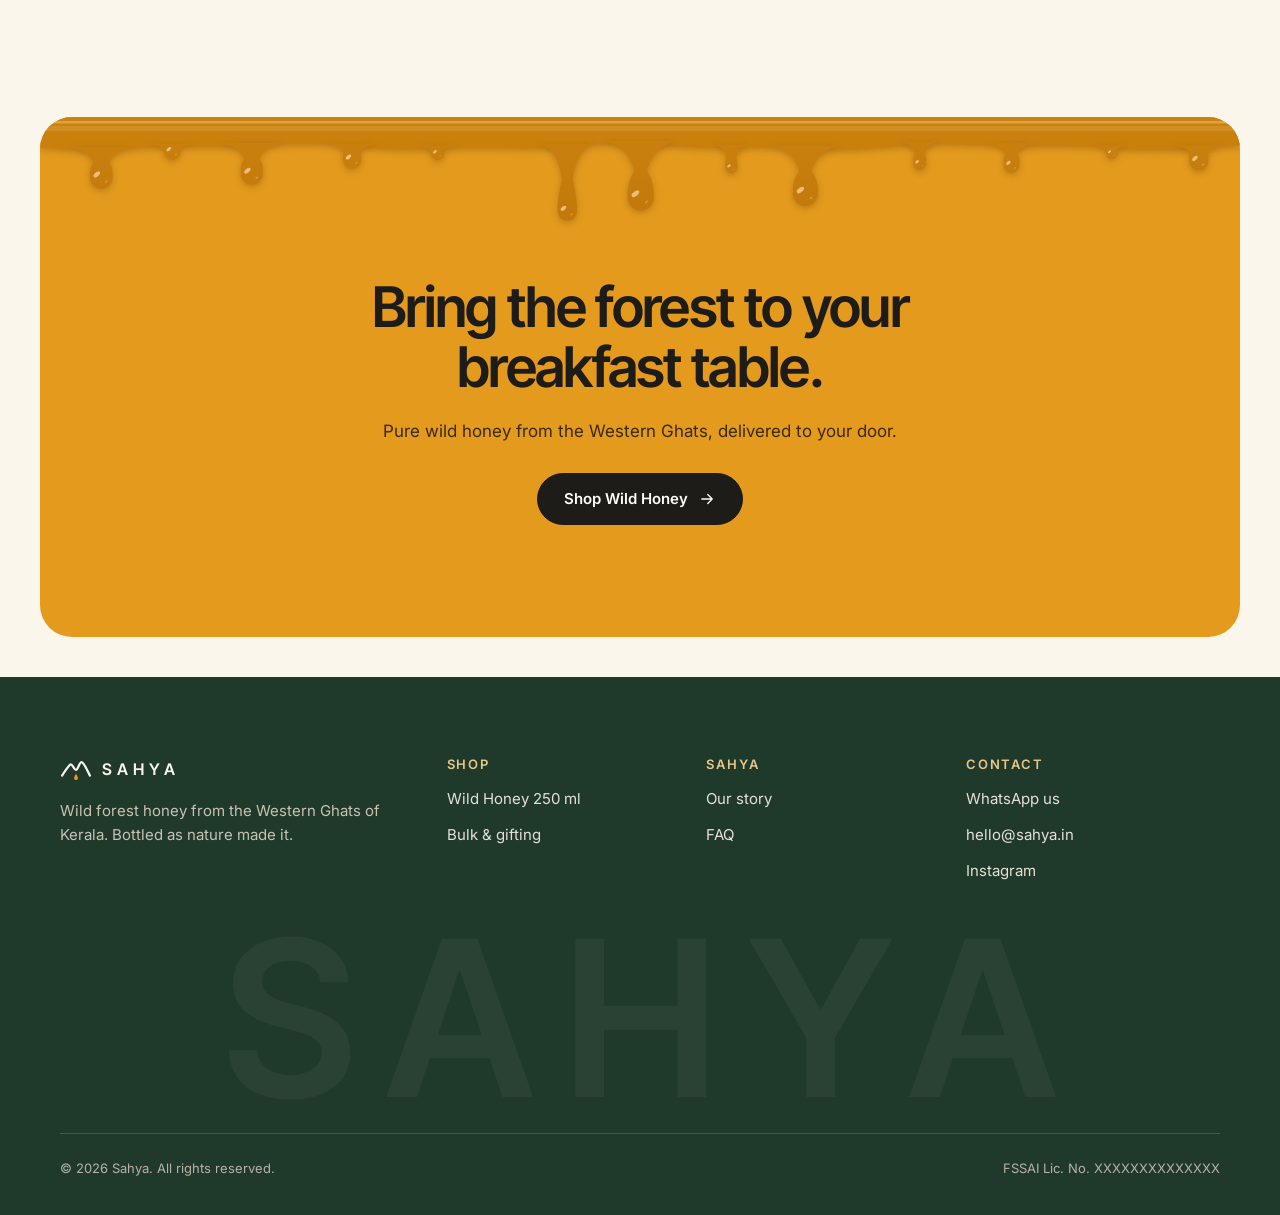
==== commit 28e5c514: "Product page: remove the size selector (250 ml only) Co-Authored-By: Claude Opus 5.5 <noreply@anthro" ====
--- a/index.html
+++ b/index.html
@@ -15,7 +15,7 @@
   <link rel="preconnect" href="https://fonts.googleapis.com">
   <link rel="preconnect" href="https://fonts.gstatic.com" crossorigin>
   <link rel="stylesheet" href="https://fonts.googleapis.com/css2?family=Inter+Tight:wght@500;600;700&amp;family=Inter:wght@400;500;600&amp;display=swap">
-  <link rel="stylesheet" href="assets/css/style.css?v=202611191047">
+  <link rel="stylesheet" href="assets/css/style.css?v=202611191050">
 </head>
 <body>
 <svg width="0" height="0" style="position:absolute" aria-hidden="true"><symbol id="i-leaf" viewBox="0 0 24 24" fill="none" stroke="currentColor" stroke-width="1.7" stroke-linecap="round" stroke-linejoin="round"><path d="M5 19c0-9 6-14 15-14 0 9-5 15-14 15"/><path d="M5 19c3-4 6-7 10-9"/></symbol><symbol id="i-mountain" viewBox="0 0 24 24" fill="none" stroke="currentColor" stroke-width="1.7" stroke-linecap="round" stroke-linejoin="round"><path d="M3 19l6-10 4 6 3-4 5 8z"/></symbol><symbol id="i-drop" viewBox="0 0 24 24" fill="none" stroke="currentColor" stroke-width="1.7" stroke-linecap="round" stroke-linejoin="round"><path d="M12 3c3 5 6 8 6 12a6 6 0 0 1-12 0c0-4 3-7 6-12z"/></symbol><symbol id="i-jar" viewBox="0 0 24 24" fill="none" stroke="currentColor" stroke-width="1.7" stroke-linecap="round" stroke-linejoin="round"><rect x="6" y="7" width="12" height="14" rx="3"/><path d="M7 3h10v4H7z"/><path d="M6 12h12"/></symbol><symbol id="i-bag" viewBox="0 0 24 24" fill="none" stroke="currentColor" stroke-width="1.7" stroke-linecap="round" stroke-linejoin="round"><path d="M5 8h14l-1 12H6z"/><path d="M9 8V6a3 3 0 0 1 6 0v2"/></symbol><symbol id="i-menu" viewBox="0 0 24 24" fill="none" stroke="currentColor" stroke-width="1.7" stroke-linecap="round" stroke-linejoin="round"><path d="M4 7h16M4 12h16M4 17h16"/></symbol><symbol id="i-close" viewBox="0 0 24 24" fill="none" stroke="currentColor" stroke-width="1.7" stroke-linecap="round" stroke-linejoin="round"><path d="M6 6l12 12M18 6L6 18"/></symbol><symbol id="i-chat" viewBox="0 0 24 24" fill="none" stroke="currentColor" stroke-width="1.7" stroke-linecap="round" stroke-linejoin="round"><path d="M4 18l1.5-4A7.5 7.5 0 1 1 9 17.5z"/></symbol><symbol id="i-truck" viewBox="0 0 24 24" fill="none" stroke="currentColor" stroke-width="1.7" stroke-linecap="round" stroke-linejoin="round"><path d="M3 6h11v10H3zM14 10h4l3 3v3h-7"/><circle cx="7" cy="18" r="1.6"/><circle cx="17" cy="18" r="1.6"/></symbol><symbol id="i-sun" viewBox="0 0 24 24" fill="none" stroke="currentColor" stroke-width="1.7" stroke-linecap="round" stroke-linejoin="round"><circle cx="12" cy="12" r="4"/><path d="M12 2v2M12 20v2M2 12h2M20 12h2M5 5l1.4 1.4M17.6 17.6L19 19M5 19l1.4-1.4M17.6 6.4L19 5"/></symbol><symbol id="i-shield" viewBox="0 0 24 24" fill="none" stroke="currentColor" stroke-width="1.7" stroke-linecap="round" stroke-linejoin="round"><path d="M12 3l7 3v6c0 4-3 7-7 9-4-2-7-5-7-9V6z"/><path d="M9 12l2 2 4-4"/></symbol><symbol id="i-heart" viewBox="0 0 24 24" fill="none" stroke="currentColor" stroke-width="1.7" stroke-linecap="round" stroke-linejoin="round"><path d="M12 20s-7-4.5-7-10a4 4 0 0 1 7-2.5A4 4 0 0 1 19 10c0 5.5-7 10-7 10z"/></symbol><symbol id="i-arrow" viewBox="0 0 24 24" fill="none" stroke="currentColor" stroke-width="1.7" stroke-linecap="round" stroke-linejoin="round"><path d="M5 12h14M13 6l6 6-6 6"/></symbol><symbol id="i-down" viewBox="0 0 24 24" fill="none" stroke="currentColor" stroke-width="1.7" stroke-linecap="round" stroke-linejoin="round"><path d="M12 5v14M6 13l6 6 6-6"/></symbol><symbol id="i-minus" viewBox="0 0 24 24" fill="none" stroke="currentColor" stroke-width="1.7" stroke-linecap="round" stroke-linejoin="round"><path d="M6 12h12"/></symbol><symbol id="i-plus" viewBox="0 0 24 24" fill="none" stroke="currentColor" stroke-width="1.7" stroke-linecap="round" stroke-linejoin="round"><path d="M12 6v12M6 12h12"/></symbol><symbol id="i-spoon" viewBox="0 0 24 24" fill="none" stroke="currentColor" stroke-width="1.7" stroke-linecap="round" stroke-linejoin="round"><ellipse cx="12" cy="7" rx="4" ry="5"/><path d="M12 12v9"/></symbol><symbol id="i-cup" viewBox="0 0 24 24" fill="none" stroke="currentColor" stroke-width="1.7" stroke-linecap="round" stroke-linejoin="round"><path d="M5 9h11v5a5 5 0 0 1-5 5h-1a5 5 0 0 1-5-5z"/><path d="M16 11h2a2 2 0 0 1 0 4h-2"/></symbol><symbol id="i-info" viewBox="0 0 24 24" fill="none" stroke="currentColor" stroke-width="1.7" stroke-linecap="round" stroke-linejoin="round"><circle cx="12" cy="12" r="9"/><path d="M12 11v5M12 8h.01"/></symbol><symbol id="i-check" viewBox="0 0 24 24" fill="none" stroke="currentColor" stroke-width="1.7" stroke-linecap="round" stroke-linejoin="round"><path d="M5 12l5 5L20 7"/></symbol><symbol id="i-instagram" viewBox="0 0 24 24" fill="none" stroke="currentColor" stroke-width="1.7" stroke-linecap="round" stroke-linejoin="round"><rect x="3.5" y="3.5" width="17" height="17" rx="5"/><circle cx="12" cy="12" r="4"/><circle cx="17.2" cy="6.8" r=".8" fill="currentColor"/></symbol><symbol id="i-chev-left" viewBox="0 0 24 24" fill="none" stroke="currentColor" stroke-width="1.7" stroke-linecap="round" stroke-linejoin="round"><path d="M15 5l-7 7 7 7"/></symbol><symbol id="i-chev-right" viewBox="0 0 24 24" fill="none" stroke="currentColor" stroke-width="1.7" stroke-linecap="round" stroke-linejoin="round"><path d="M9 5l7 7-7 7"/></symbol><symbol id="i-play" viewBox="0 0 24 24" fill="none" stroke="currentColor" stroke-width="1.7" stroke-linecap="round" stroke-linejoin="round"><path d="M8 5.5v13l11-6.5z" fill="currentColor"/></symbol><symbol id="i-gift" viewBox="0 0 24 24" fill="none" stroke="currentColor" stroke-width="1.7" stroke-linecap="round" stroke-linejoin="round"><rect x="4" y="9" width="16" height="11" rx="1.5"/><path d="M3 9h18M12 9v11M12 9c-2-4-6-4-6-1.5S10 9 12 9zM12 9c2-4 6-4 6-1.5S14 9 12 9z"/></symbol></svg>
@@ -186,6 +186,6 @@
 </footer>
 
 <div class="toast" role="status" aria-live="polite"><svg aria-hidden="true"><use href="#i-check"/></svg><span class="toast__text"></span></div>
-<script src="assets/js/main.js?v=202611191047" defer></script>
+<script src="assets/js/main.js?v=202611191050" defer></script>
 </body>
 </html>
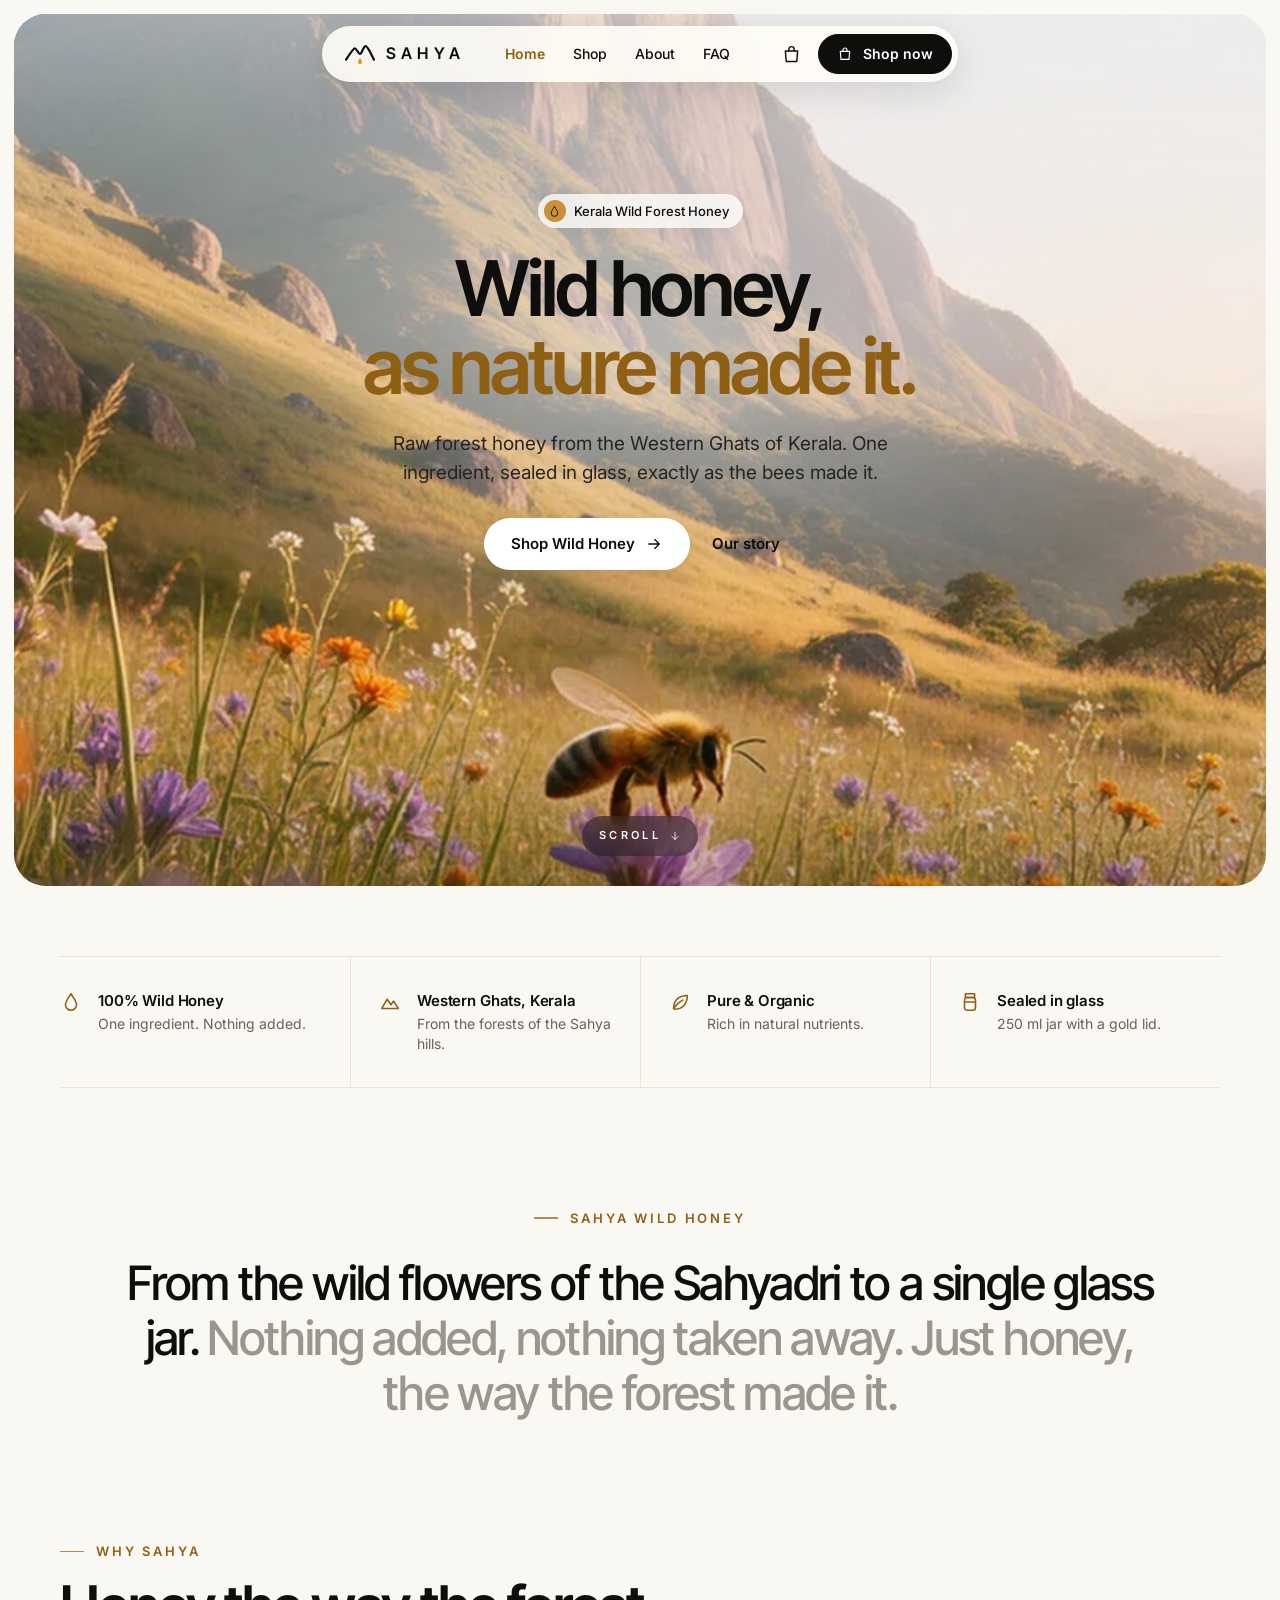
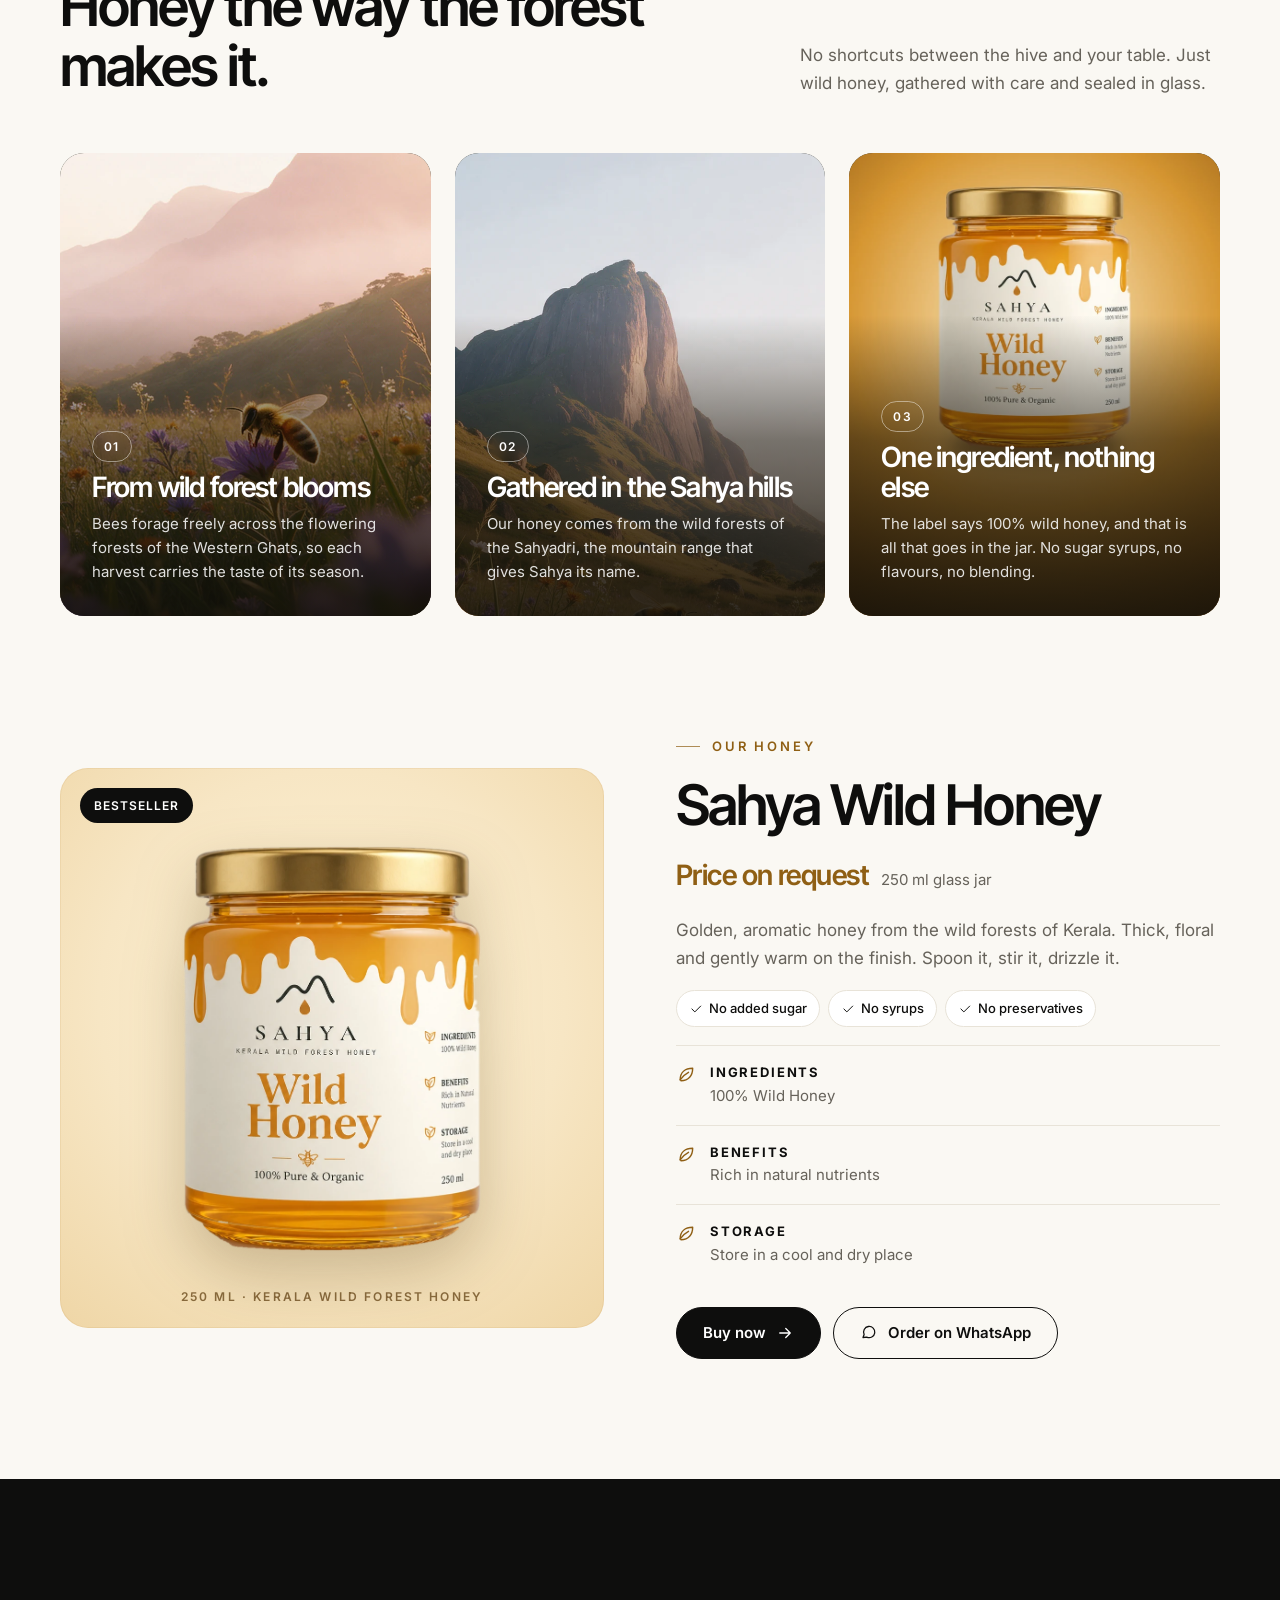
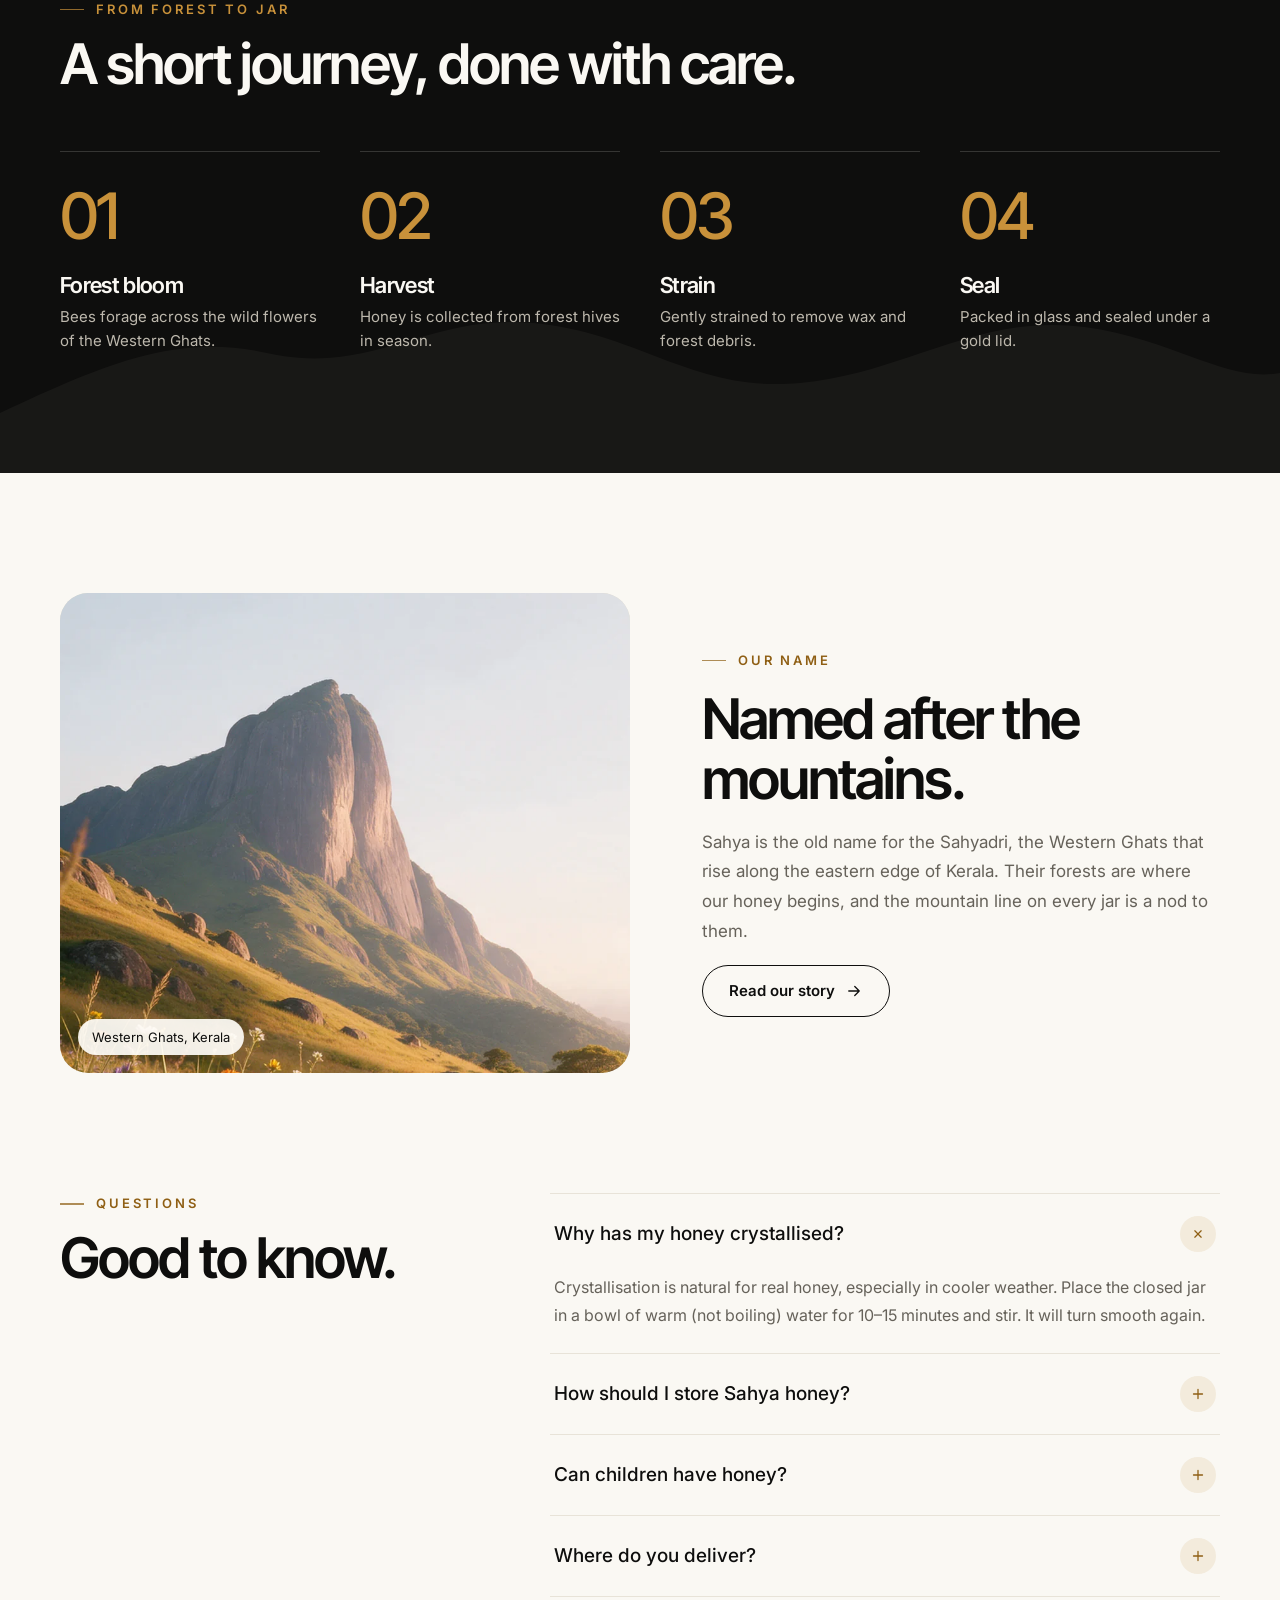
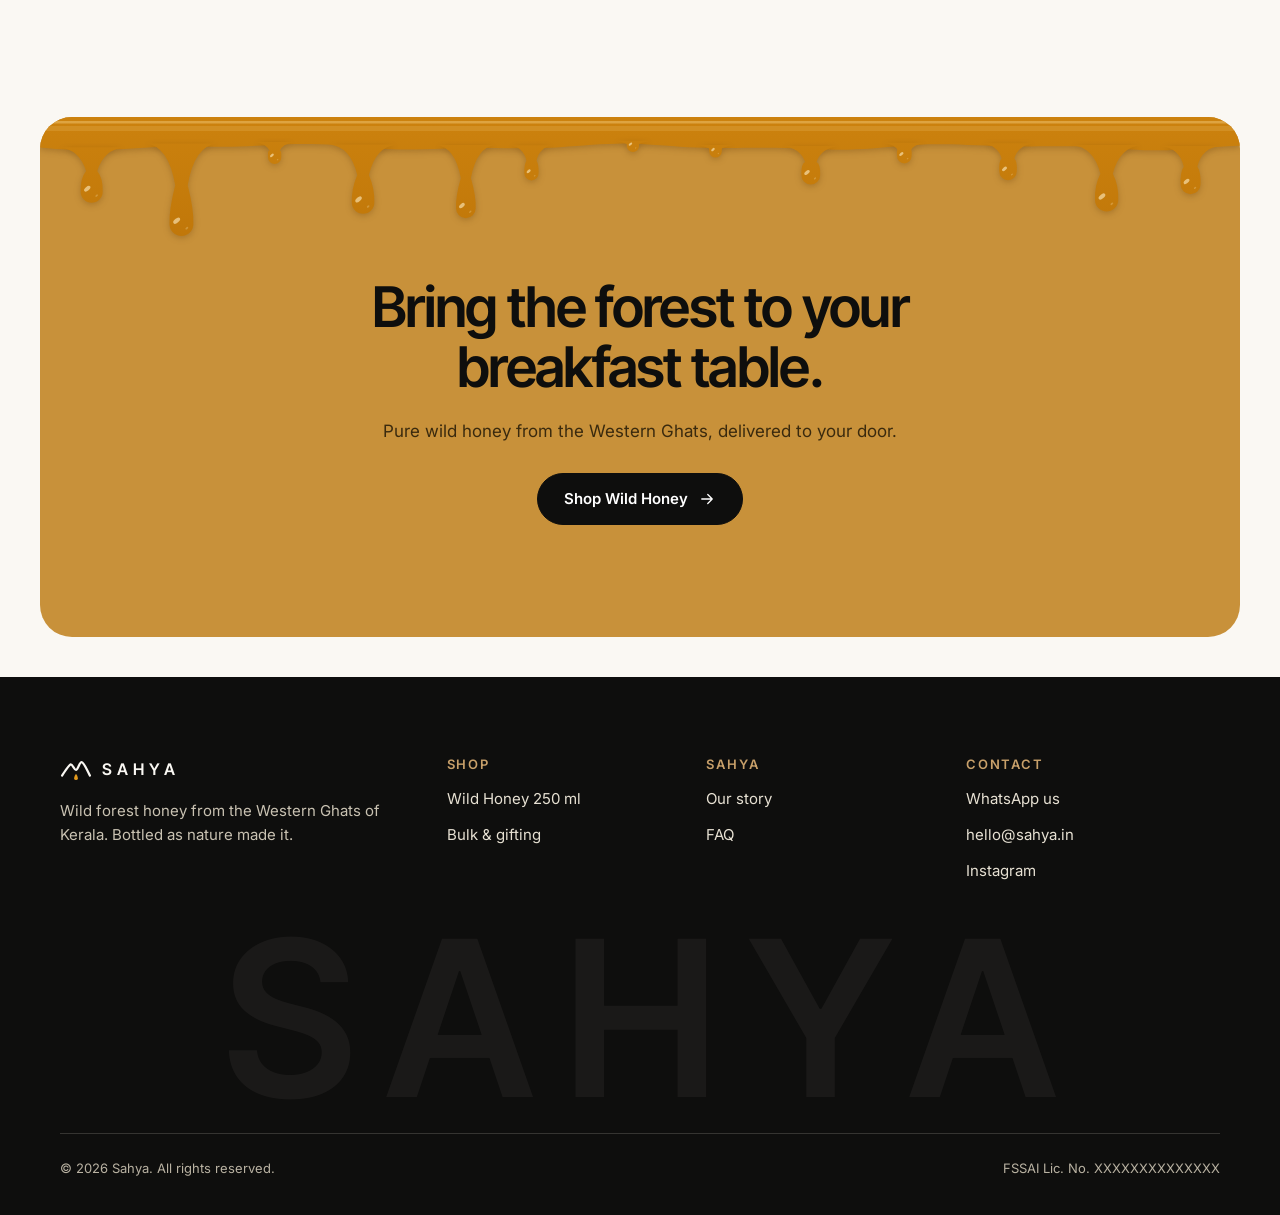
==== commit 1687a606: "Switch to the Ivory & Black colour palette Ivory background, near-black for buttons, dark bands and " ====
--- a/index.html
+++ b/index.html
@@ -5,7 +5,7 @@
   <meta name="viewport" content="width=device-width, initial-scale=1">
   <title>Sahya — Kerala Wild Forest Honey</title>
   <meta name="description" content="Raw wild forest honey from the Western Ghats of Kerala. 100% wild honey, sealed in glass.">
-  <meta name="theme-color" content="#FBF6EC">
+  <meta name="theme-color" content="#FAF8F3">
   <link rel="icon" href="assets/img/favicon.svg" type="image/svg+xml">
   <meta property="og:type" content="website">
   <meta property="og:title" content="Sahya — Kerala Wild Forest Honey">
@@ -15,7 +15,7 @@
   <link rel="preconnect" href="https://fonts.googleapis.com">
   <link rel="preconnect" href="https://fonts.gstatic.com" crossorigin>
   <link rel="stylesheet" href="https://fonts.googleapis.com/css2?family=Inter+Tight:wght@500;600;700&amp;family=Inter:wght@400;500;600&amp;display=swap">
-  <link rel="stylesheet" href="assets/css/style.css?v=202611191050">
+  <link rel="stylesheet" href="assets/css/style.css?v=202611191059">
 </head>
 <body>
 <svg width="0" height="0" style="position:absolute" aria-hidden="true"><symbol id="i-leaf" viewBox="0 0 24 24" fill="none" stroke="currentColor" stroke-width="1.7" stroke-linecap="round" stroke-linejoin="round"><path d="M5 19c0-9 6-14 15-14 0 9-5 15-14 15"/><path d="M5 19c3-4 6-7 10-9"/></symbol><symbol id="i-mountain" viewBox="0 0 24 24" fill="none" stroke="currentColor" stroke-width="1.7" stroke-linecap="round" stroke-linejoin="round"><path d="M3 19l6-10 4 6 3-4 5 8z"/></symbol><symbol id="i-drop" viewBox="0 0 24 24" fill="none" stroke="currentColor" stroke-width="1.7" stroke-linecap="round" stroke-linejoin="round"><path d="M12 3c3 5 6 8 6 12a6 6 0 0 1-12 0c0-4 3-7 6-12z"/></symbol><symbol id="i-jar" viewBox="0 0 24 24" fill="none" stroke="currentColor" stroke-width="1.7" stroke-linecap="round" stroke-linejoin="round"><rect x="6" y="7" width="12" height="14" rx="3"/><path d="M7 3h10v4H7z"/><path d="M6 12h12"/></symbol><symbol id="i-bag" viewBox="0 0 24 24" fill="none" stroke="currentColor" stroke-width="1.7" stroke-linecap="round" stroke-linejoin="round"><path d="M5 8h14l-1 12H6z"/><path d="M9 8V6a3 3 0 0 1 6 0v2"/></symbol><symbol id="i-menu" viewBox="0 0 24 24" fill="none" stroke="currentColor" stroke-width="1.7" stroke-linecap="round" stroke-linejoin="round"><path d="M4 7h16M4 12h16M4 17h16"/></symbol><symbol id="i-close" viewBox="0 0 24 24" fill="none" stroke="currentColor" stroke-width="1.7" stroke-linecap="round" stroke-linejoin="round"><path d="M6 6l12 12M18 6L6 18"/></symbol><symbol id="i-chat" viewBox="0 0 24 24" fill="none" stroke="currentColor" stroke-width="1.7" stroke-linecap="round" stroke-linejoin="round"><path d="M4 18l1.5-4A7.5 7.5 0 1 1 9 17.5z"/></symbol><symbol id="i-truck" viewBox="0 0 24 24" fill="none" stroke="currentColor" stroke-width="1.7" stroke-linecap="round" stroke-linejoin="round"><path d="M3 6h11v10H3zM14 10h4l3 3v3h-7"/><circle cx="7" cy="18" r="1.6"/><circle cx="17" cy="18" r="1.6"/></symbol><symbol id="i-sun" viewBox="0 0 24 24" fill="none" stroke="currentColor" stroke-width="1.7" stroke-linecap="round" stroke-linejoin="round"><circle cx="12" cy="12" r="4"/><path d="M12 2v2M12 20v2M2 12h2M20 12h2M5 5l1.4 1.4M17.6 17.6L19 19M5 19l1.4-1.4M17.6 6.4L19 5"/></symbol><symbol id="i-shield" viewBox="0 0 24 24" fill="none" stroke="currentColor" stroke-width="1.7" stroke-linecap="round" stroke-linejoin="round"><path d="M12 3l7 3v6c0 4-3 7-7 9-4-2-7-5-7-9V6z"/><path d="M9 12l2 2 4-4"/></symbol><symbol id="i-heart" viewBox="0 0 24 24" fill="none" stroke="currentColor" stroke-width="1.7" stroke-linecap="round" stroke-linejoin="round"><path d="M12 20s-7-4.5-7-10a4 4 0 0 1 7-2.5A4 4 0 0 1 19 10c0 5.5-7 10-7 10z"/></symbol><symbol id="i-arrow" viewBox="0 0 24 24" fill="none" stroke="currentColor" stroke-width="1.7" stroke-linecap="round" stroke-linejoin="round"><path d="M5 12h14M13 6l6 6-6 6"/></symbol><symbol id="i-down" viewBox="0 0 24 24" fill="none" stroke="currentColor" stroke-width="1.7" stroke-linecap="round" stroke-linejoin="round"><path d="M12 5v14M6 13l6 6 6-6"/></symbol><symbol id="i-minus" viewBox="0 0 24 24" fill="none" stroke="currentColor" stroke-width="1.7" stroke-linecap="round" stroke-linejoin="round"><path d="M6 12h12"/></symbol><symbol id="i-plus" viewBox="0 0 24 24" fill="none" stroke="currentColor" stroke-width="1.7" stroke-linecap="round" stroke-linejoin="round"><path d="M12 6v12M6 12h12"/></symbol><symbol id="i-spoon" viewBox="0 0 24 24" fill="none" stroke="currentColor" stroke-width="1.7" stroke-linecap="round" stroke-linejoin="round"><ellipse cx="12" cy="7" rx="4" ry="5"/><path d="M12 12v9"/></symbol><symbol id="i-cup" viewBox="0 0 24 24" fill="none" stroke="currentColor" stroke-width="1.7" stroke-linecap="round" stroke-linejoin="round"><path d="M5 9h11v5a5 5 0 0 1-5 5h-1a5 5 0 0 1-5-5z"/><path d="M16 11h2a2 2 0 0 1 0 4h-2"/></symbol><symbol id="i-info" viewBox="0 0 24 24" fill="none" stroke="currentColor" stroke-width="1.7" stroke-linecap="round" stroke-linejoin="round"><circle cx="12" cy="12" r="9"/><path d="M12 11v5M12 8h.01"/></symbol><symbol id="i-check" viewBox="0 0 24 24" fill="none" stroke="currentColor" stroke-width="1.7" stroke-linecap="round" stroke-linejoin="round"><path d="M5 12l5 5L20 7"/></symbol><symbol id="i-instagram" viewBox="0 0 24 24" fill="none" stroke="currentColor" stroke-width="1.7" stroke-linecap="round" stroke-linejoin="round"><rect x="3.5" y="3.5" width="17" height="17" rx="5"/><circle cx="12" cy="12" r="4"/><circle cx="17.2" cy="6.8" r=".8" fill="currentColor"/></symbol><symbol id="i-chev-left" viewBox="0 0 24 24" fill="none" stroke="currentColor" stroke-width="1.7" stroke-linecap="round" stroke-linejoin="round"><path d="M15 5l-7 7 7 7"/></symbol><symbol id="i-chev-right" viewBox="0 0 24 24" fill="none" stroke="currentColor" stroke-width="1.7" stroke-linecap="round" stroke-linejoin="round"><path d="M9 5l7 7-7 7"/></symbol><symbol id="i-play" viewBox="0 0 24 24" fill="none" stroke="currentColor" stroke-width="1.7" stroke-linecap="round" stroke-linejoin="round"><path d="M8 5.5v13l11-6.5z" fill="currentColor"/></symbol><symbol id="i-gift" viewBox="0 0 24 24" fill="none" stroke="currentColor" stroke-width="1.7" stroke-linecap="round" stroke-linejoin="round"><rect x="4" y="9" width="16" height="11" rx="1.5"/><path d="M3 9h18M12 9v11M12 9c-2-4-6-4-6-1.5S10 9 12 9zM12 9c2-4 6-4 6-1.5S14 9 12 9z"/></symbol></svg>
@@ -111,7 +111,7 @@
 </section>
 
 <section class="section process">
-  <svg class="process__ridge" viewBox="0 0 1440 200" preserveAspectRatio="none" aria-hidden="true"><path d="M0 200 L0 140 C120 90 200 60 300 80 C420 104 480 40 600 50 C720 60 780 120 900 110 C1020 100 1100 40 1220 54 C1320 66 1380 110 1440 100 L1440 200Z" fill="#2F5240"/></svg>
+  <svg class="process__ridge" viewBox="0 0 1440 200" preserveAspectRatio="none" aria-hidden="true"><path d="M0 200 L0 140 C120 90 200 60 300 80 C420 104 480 40 600 50 C720 60 780 120 900 110 C1020 100 1100 40 1220 54 C1320 66 1380 110 1440 100 L1440 200Z" fill="#2C2B28"/></svg>
   <div class="container" style="position:relative">
     <div class="section-head reveal"><span class="eyebrow eyebrow--light">From forest to jar</span><h2 class="h2">A short journey, done with care.</h2></div>
     <ol class="steps"><li class="step reveal"><span class="step__num">01</span><div><h3>Forest bloom</h3><p>Bees forage across the wild flowers of the Western Ghats.</p></div></li><li class="step reveal"><span class="step__num">02</span><div><h3>Harvest</h3><p>Honey is collected from forest hives in season.</p></div></li><li class="step reveal"><span class="step__num">03</span><div><h3>Strain</h3><p>Gently strained to remove wax and forest debris.</p></div></li><li class="step reveal"><span class="step__num">04</span><div><h3>Seal</h3><p>Packed in glass and sealed under a gold lid.</p></div></li></ol>
@@ -186,6 +186,6 @@
 </footer>
 
 <div class="toast" role="status" aria-live="polite"><svg aria-hidden="true"><use href="#i-check"/></svg><span class="toast__text"></span></div>
-<script src="assets/js/main.js?v=202611191050" defer></script>
+<script src="assets/js/main.js?v=202611191059" defer></script>
 </body>
 </html>
--- a/assets/css/style.css
+++ b/assets/css/style.css
@@ -5,18 +5,19 @@
 
 /* ---------- 1. Design tokens ---------- */
 :root {
-  --cream: #FBF6EC;
-  --paper: #FFFDF8;
-  --ink: #1E1C18;
-  --ink-soft: #2B2822;
-  --muted: #5E574C;
-  --forest: #1F3A2B;
-  --forest-2: #2F5240;
-  --honey: #E39A1D;
-  --honey-deep: #9A5A06;
-  --honey-tint: #F7E6C4;
-  --line: #E8DFCC;
-  --sage: #C9D2C8;
+  /* Palette: Ivory & Black with a honey-gold accent */
+  --cream: #FAF8F3;
+  --paper: #FFFFFF;
+  --ink: #0E0E0D;
+  --ink-soft: #252421;
+  --muted: #66625A;
+  --forest: #0E0E0D;      /* primary dark (buttons, dark bands, footer) */
+  --forest-2: #2C2B28;    /* hover / secondary dark */
+  --honey: #C8913A;       /* gold accent */
+  --honey-deep: #8F5F14;  /* gold text on light backgrounds */
+  --honey-tint: #F3EBDC;
+  --line: #E8E3D8;
+  --sage: #BDB8AD;        /* muted text on dark */
 
   --font-body: "Inter", system-ui, -apple-system, "Segoe UI", sans-serif;
   --font-head: "Inter Tight", "Inter", system-ui, sans-serif;
@@ -83,7 +84,7 @@
   color: var(--honey-deep);
 }
 .eyebrow::before { content: ""; width: 24px; height: 1.5px; background: currentColor; opacity: .7; }
-.eyebrow--light { color: #F4C25B; }
+.eyebrow--light { color: var(--honey); }
 .h2 { font-size: clamp(34px, 4.4vw, 56px); letter-spacing: -0.035em; }
 .lead { font-size: 17px; line-height: 1.65; color: var(--muted); }
 .section-head { display: flex; flex-direction: column; gap: 14px; margin-bottom: 32px; }
@@ -108,7 +109,7 @@
 .btn--ink { background: var(--ink); color: var(--paper); border-color: var(--ink); }
 .btn--ink:hover { background: var(--forest); border-color: var(--forest); color: var(--paper); }
 .btn--line { background: transparent; color: var(--forest); border-color: var(--forest); }
-.btn--line:hover { background: rgba(31, 58, 43, .08); color: var(--forest); }
+.btn--line:hover { background: rgba(14, 14, 13, .06); color: var(--forest); }
 .btn--white { background: #fff; color: var(--ink); box-shadow: 0 10px 28px rgba(30, 28, 24, .16); }
 .btn--white:hover { color: var(--ink); transform: translateY(-1px); box-shadow: 0 14px 34px rgba(30, 28, 24, .22); }
 .btn--text { height: 52px; padding: 0 16px; color: var(--ink); text-decoration: none; font-weight: 600; font-size: 15px; display: inline-flex; align-items: center; }
@@ -346,6 +347,7 @@
 /* ---------- 9. Process (forest band) ---------- */
 .process { position: relative; overflow: hidden; background: var(--forest); color: var(--cream); }
 .process .h2 { color: var(--cream); }
+.process__ridge path { fill: var(--forest-2); }
 .process__ridge { position: absolute; left: 0; bottom: 0; width: 100%; height: 120px; opacity: .35; pointer-events: none; }
 @media (min-width: 900px) { .process__ridge { height: 200px; } }
 .steps { position: relative; list-style: none; margin: 0; padding: 0; display: grid; gap: 28px; }
@@ -440,9 +442,9 @@
 .footer__brand .logo { color: var(--cream); }
 .footer__brand p { max-width: 320px; font-size: 15px; color: #C9C2B2; }
 .footer__col { display: flex; flex-direction: column; gap: 12px; }
-.footer__col h3 { font-family: var(--font-body); font-size: 13px; letter-spacing: .14em; text-transform: uppercase; color: #E9C887; margin-bottom: 4px; }
+.footer__col h3 { font-family: var(--font-body); font-size: 13px; letter-spacing: .14em; text-transform: uppercase; color: #C8A06A; margin-bottom: 4px; }
 .footer__col a, .footer__col span { color: #E7E1D3; text-decoration: none; font-size: 15px; }
-.footer__col a:hover { color: #F4C25B; }
+.footer__col a:hover { color: #D9A85A; }
 .footer__contact { grid-column: 1 / -1; }
 .footer__bottom {
   display: flex; flex-wrap: wrap; justify-content: space-between; gap: 12px;
@@ -501,7 +503,7 @@
 .size strong { font-size: 16px; }
 .size span { font-size: 12px; color: var(--muted); }
 .size:hover { border-color: #CFC3A8; }
-.size[aria-pressed="true"] { border: 2px solid var(--forest); background: rgba(31, 58, 43, .05); }
+.size[aria-pressed="true"] { border: 2px solid var(--forest); background: rgba(14, 14, 13, .04); }
 .size:disabled { opacity: .55; cursor: not-allowed; }
 .buy-row { display: flex; flex-wrap: wrap; gap: 12px; }
 .stepper { display: flex; align-items: center; height: 54px; border-radius: 999px; border: 1.5px solid var(--line); background: var(--paper); }
@@ -539,7 +541,7 @@
   display: flex; flex-direction: column; gap: 8px; padding: 22px; border-radius: 18px;
   background: rgba(255, 253, 248, .06); border: 1px solid rgba(255, 253, 248, .14);
 }
-.origin__fact svg { width: 22px; height: 22px; color: #F4C25B; }
+.origin__fact svg { width: 22px; height: 22px; color: #D9A85A; }
 .origin__fact strong { font-size: 16px; }
 .origin__fact span { font-size: 14px; color: var(--sage); line-height: 1.5; }
 
@@ -551,7 +553,7 @@
   box-shadow: var(--shadow); opacity: 0; pointer-events: none; transition: opacity .3s, transform .3s var(--ease);
 }
 .toast.is-visible { opacity: 1; transform: translate(-50%, 0); }
-.toast svg { width: 18px; height: 18px; color: #F4C25B; }
+.toast svg { width: 18px; height: 18px; color: #D9A85A; }
 
 
 /* ---------- 18. Refined sections ---------- */
@@ -591,7 +593,7 @@
   font-size: clamp(28px, 3.7vw, 50px); line-height: 1.16; letter-spacing: -0.035em;
   color: var(--ink);
 }
-.statement span { color: #8C8474; }
+.statement span { color: #9A968D; }
 
 /* Photo cards */
 .pcards {
@@ -649,7 +651,7 @@
 .step__num {
   width: auto; height: auto; display: block; border-radius: 0; background: none;
   font-family: var(--font-head); font-size: 52px; font-weight: 500; line-height: 1; letter-spacing: -0.04em;
-  color: #F4C25B;
+  color: var(--honey);
 }
 @media (min-width: 900px) {
   .steps { gap: 40px; }
@@ -699,7 +701,7 @@
   transition: border-color .2s, box-shadow .2s, transform .2s;
 }
 .bundle:hover { border-color: #CFC3A8; transform: translateY(-2px); }
-.bundle[aria-pressed="true"] { border: 2px solid var(--forest); box-shadow: 0 12px 30px rgba(31, 58, 43, .14); }
+.bundle[aria-pressed="true"] { border: 2px solid var(--forest); box-shadow: 0 12px 30px rgba(14, 14, 13, .14); }
 .bundle__tag {
   position: absolute; top: -12px; left: 50%; transform: translateX(-50%); white-space: nowrap;
   padding: 4px 10px; border-radius: 8px; background: var(--forest); color: var(--paper);
